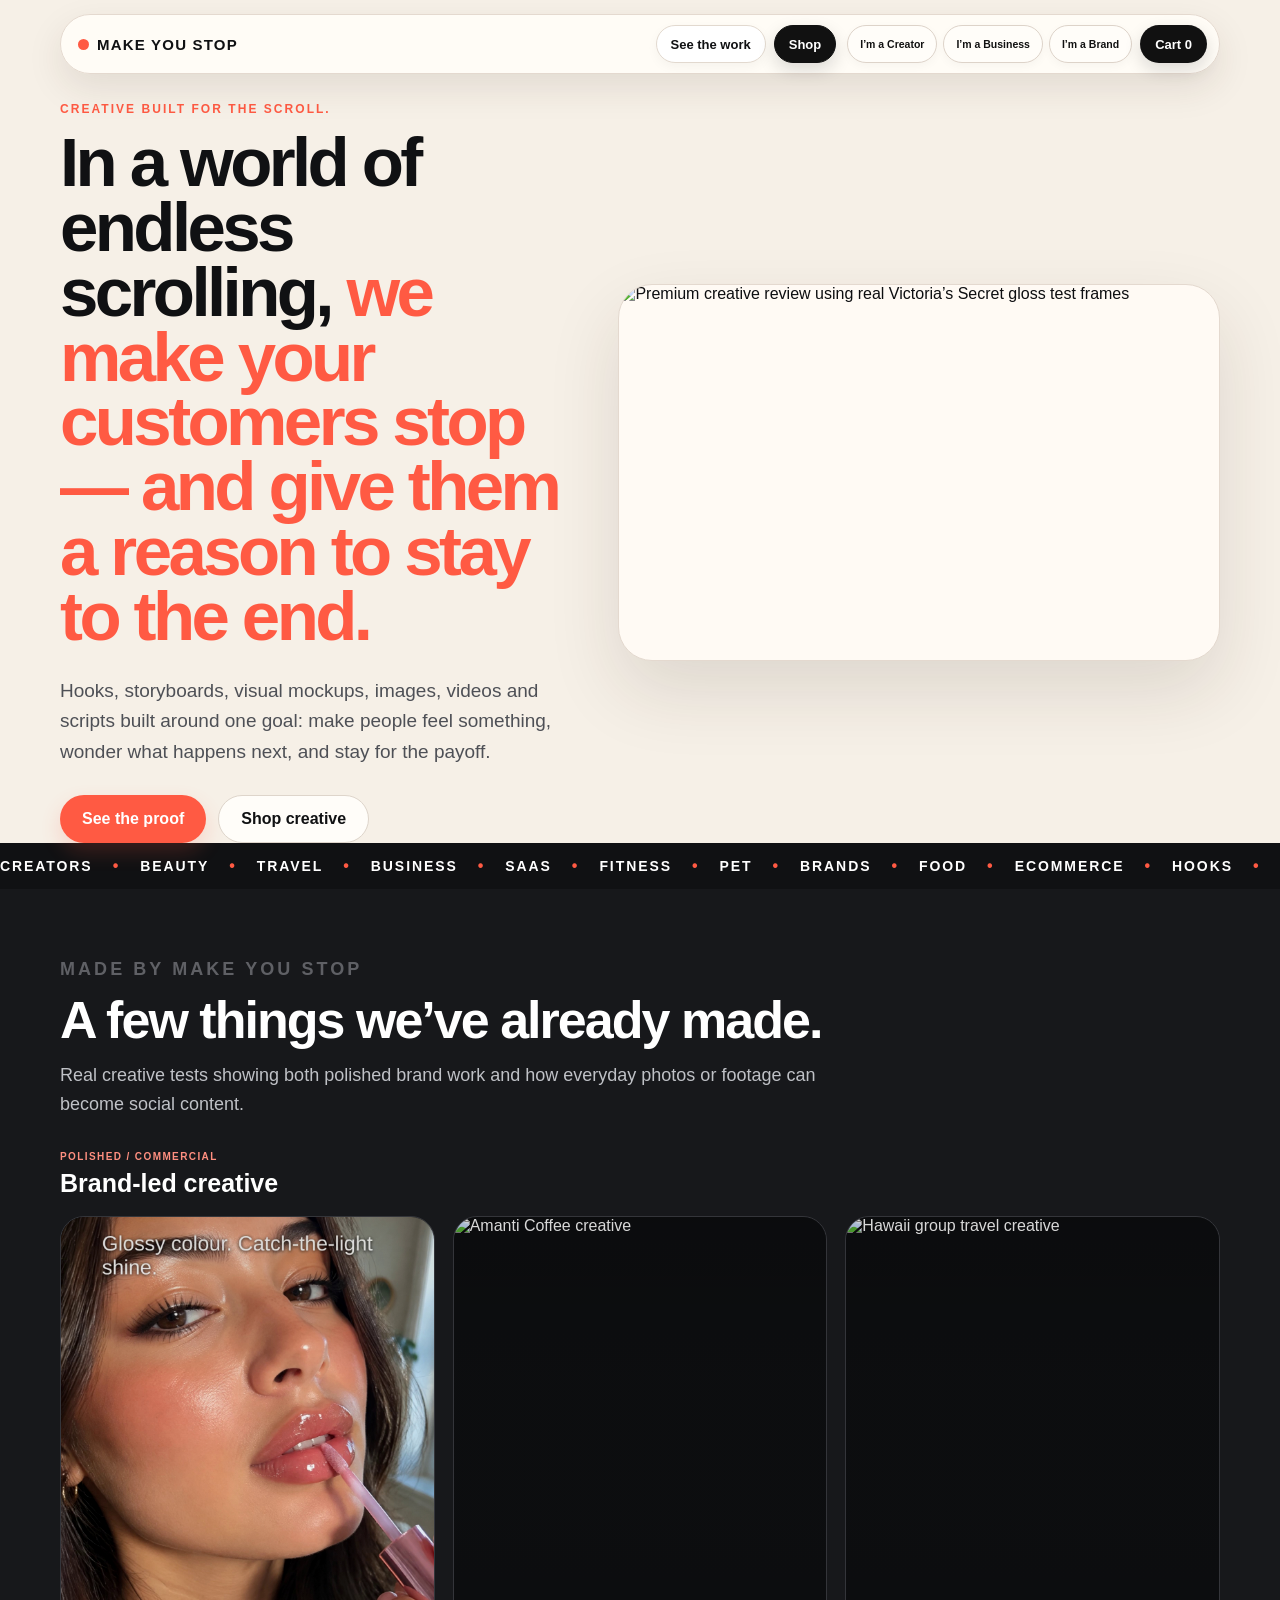
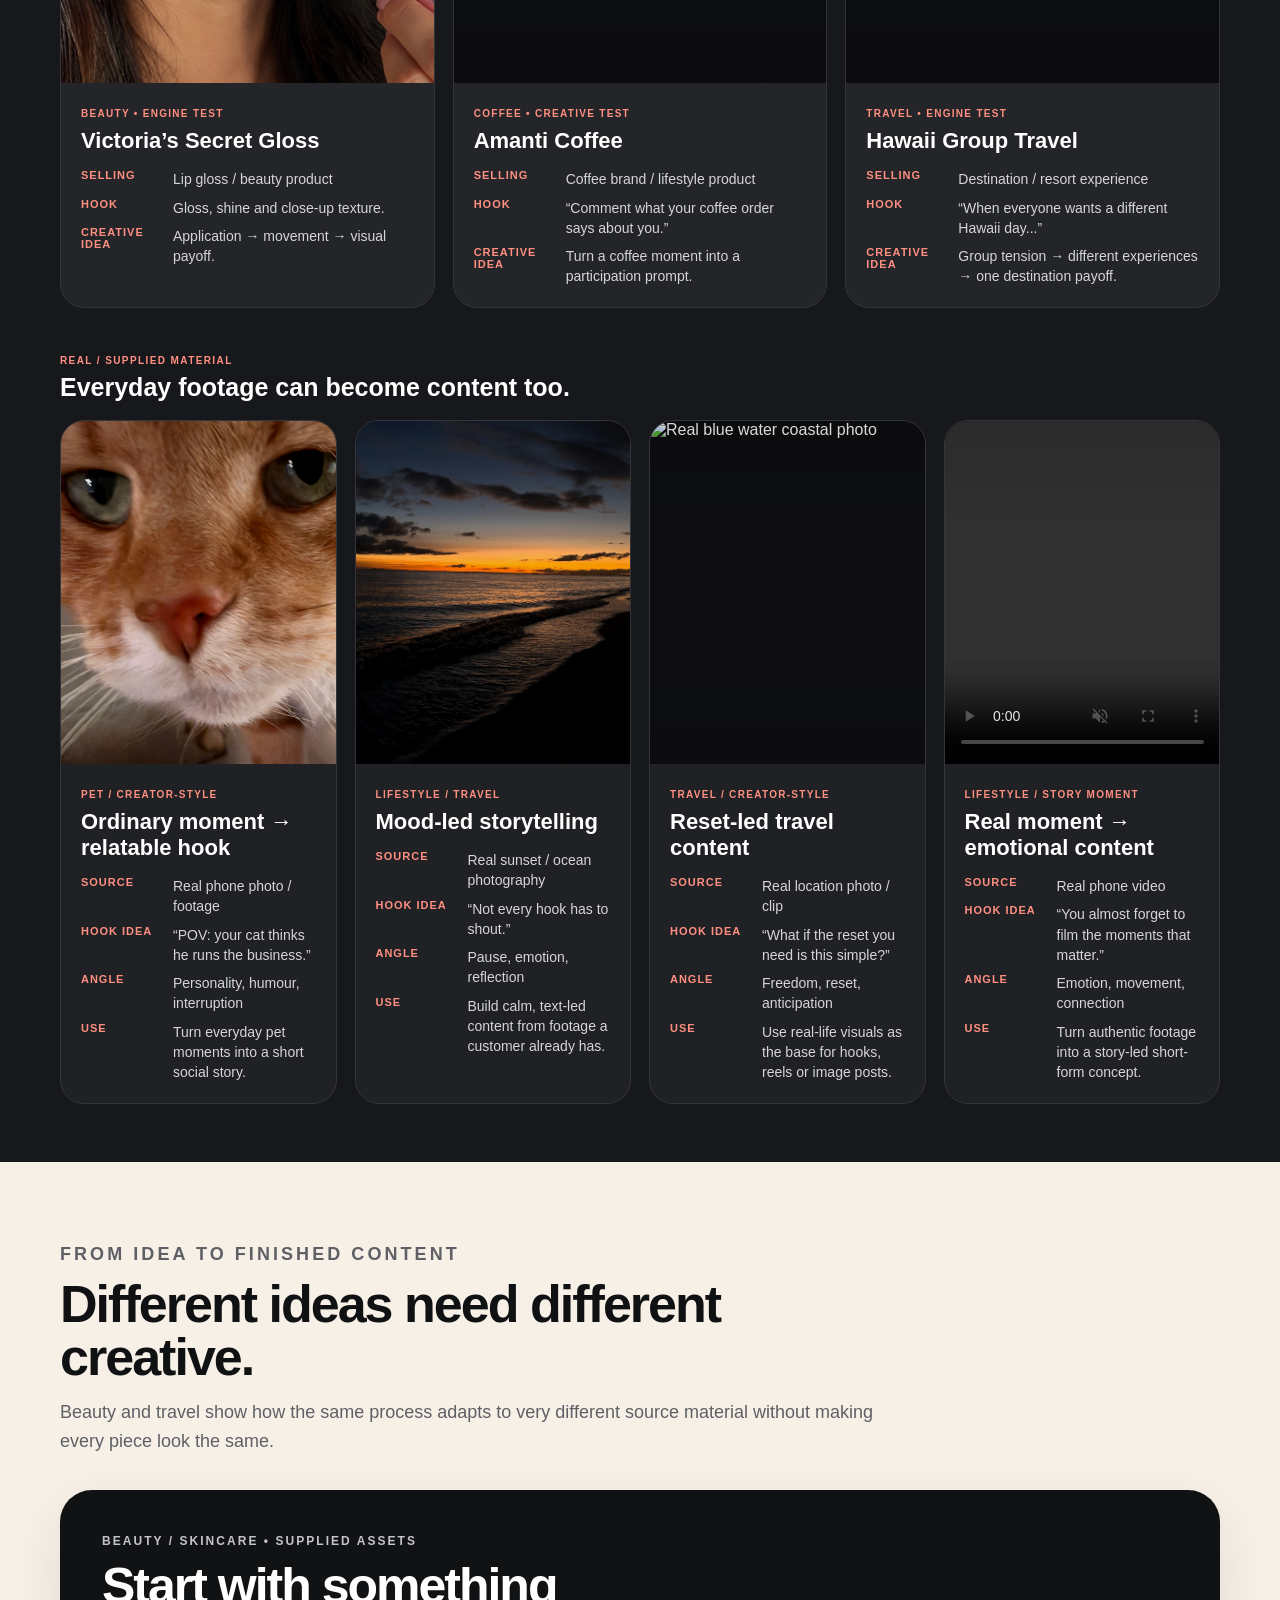
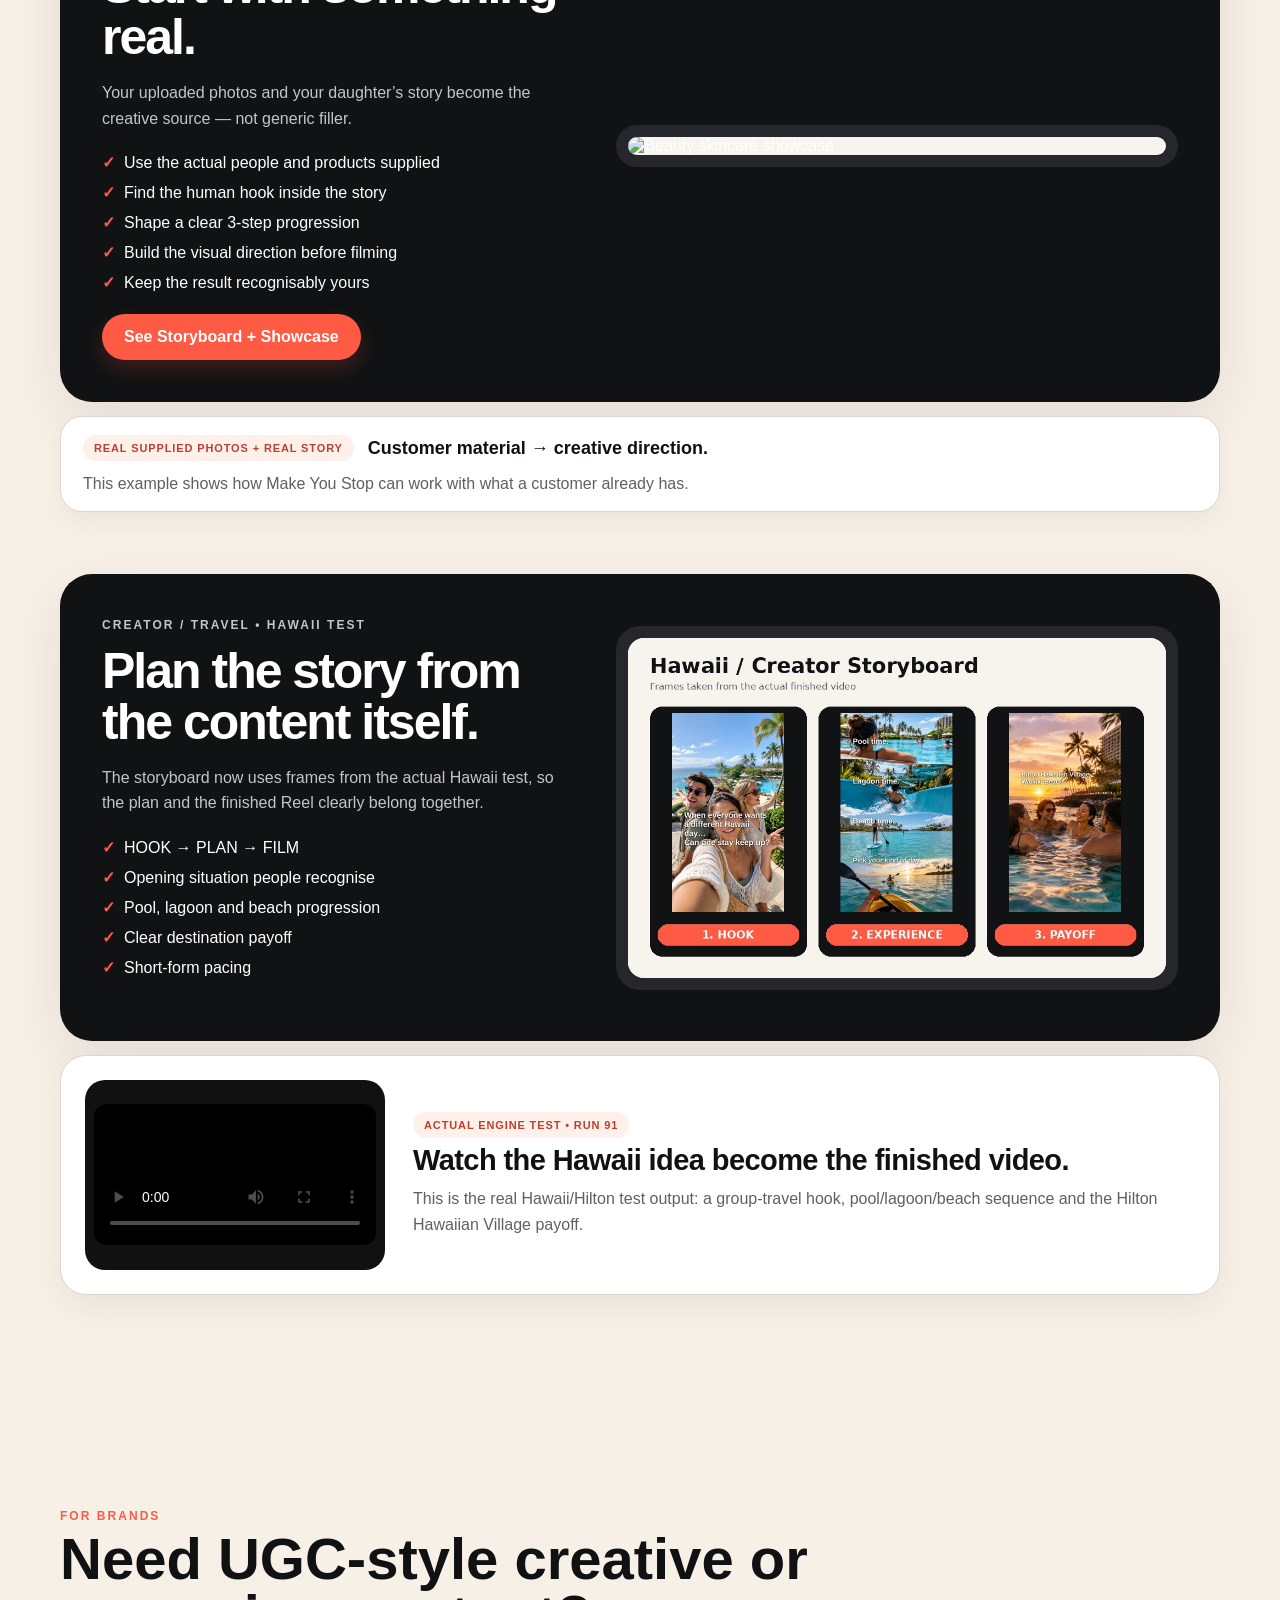
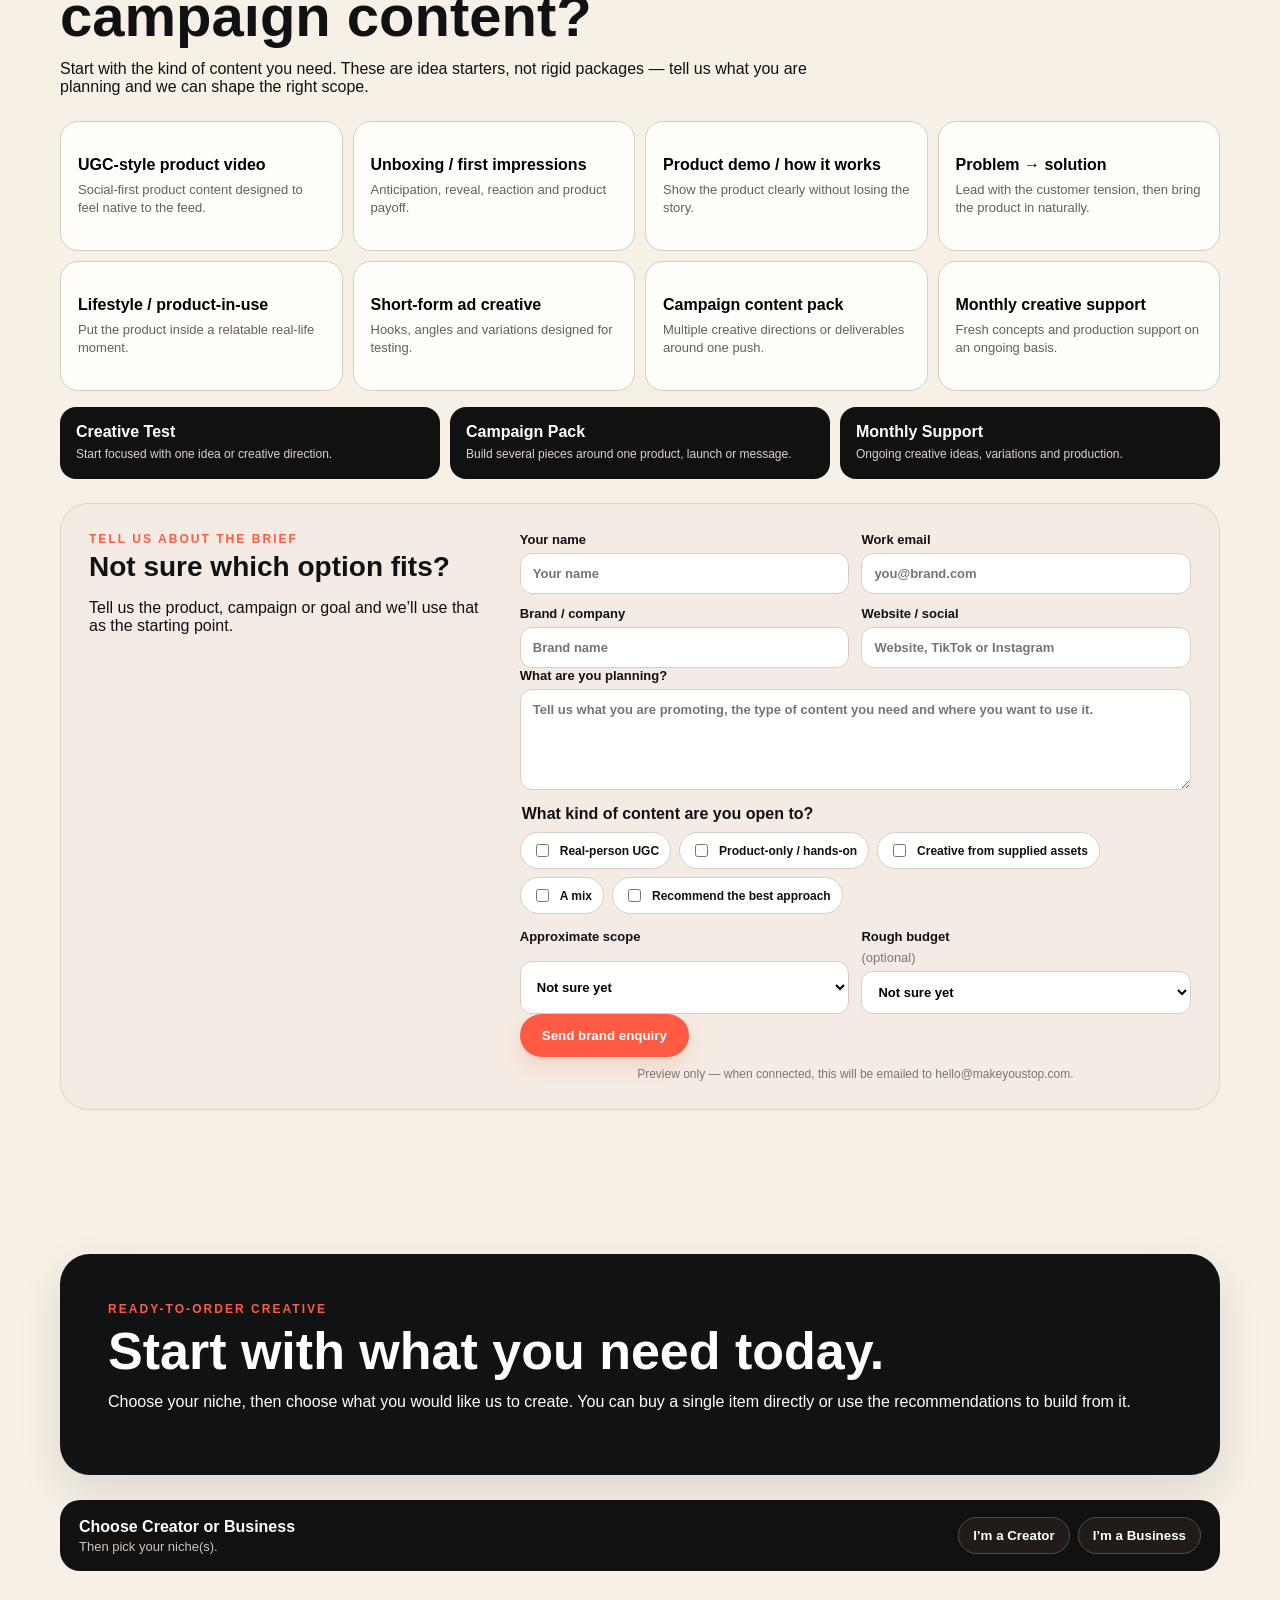
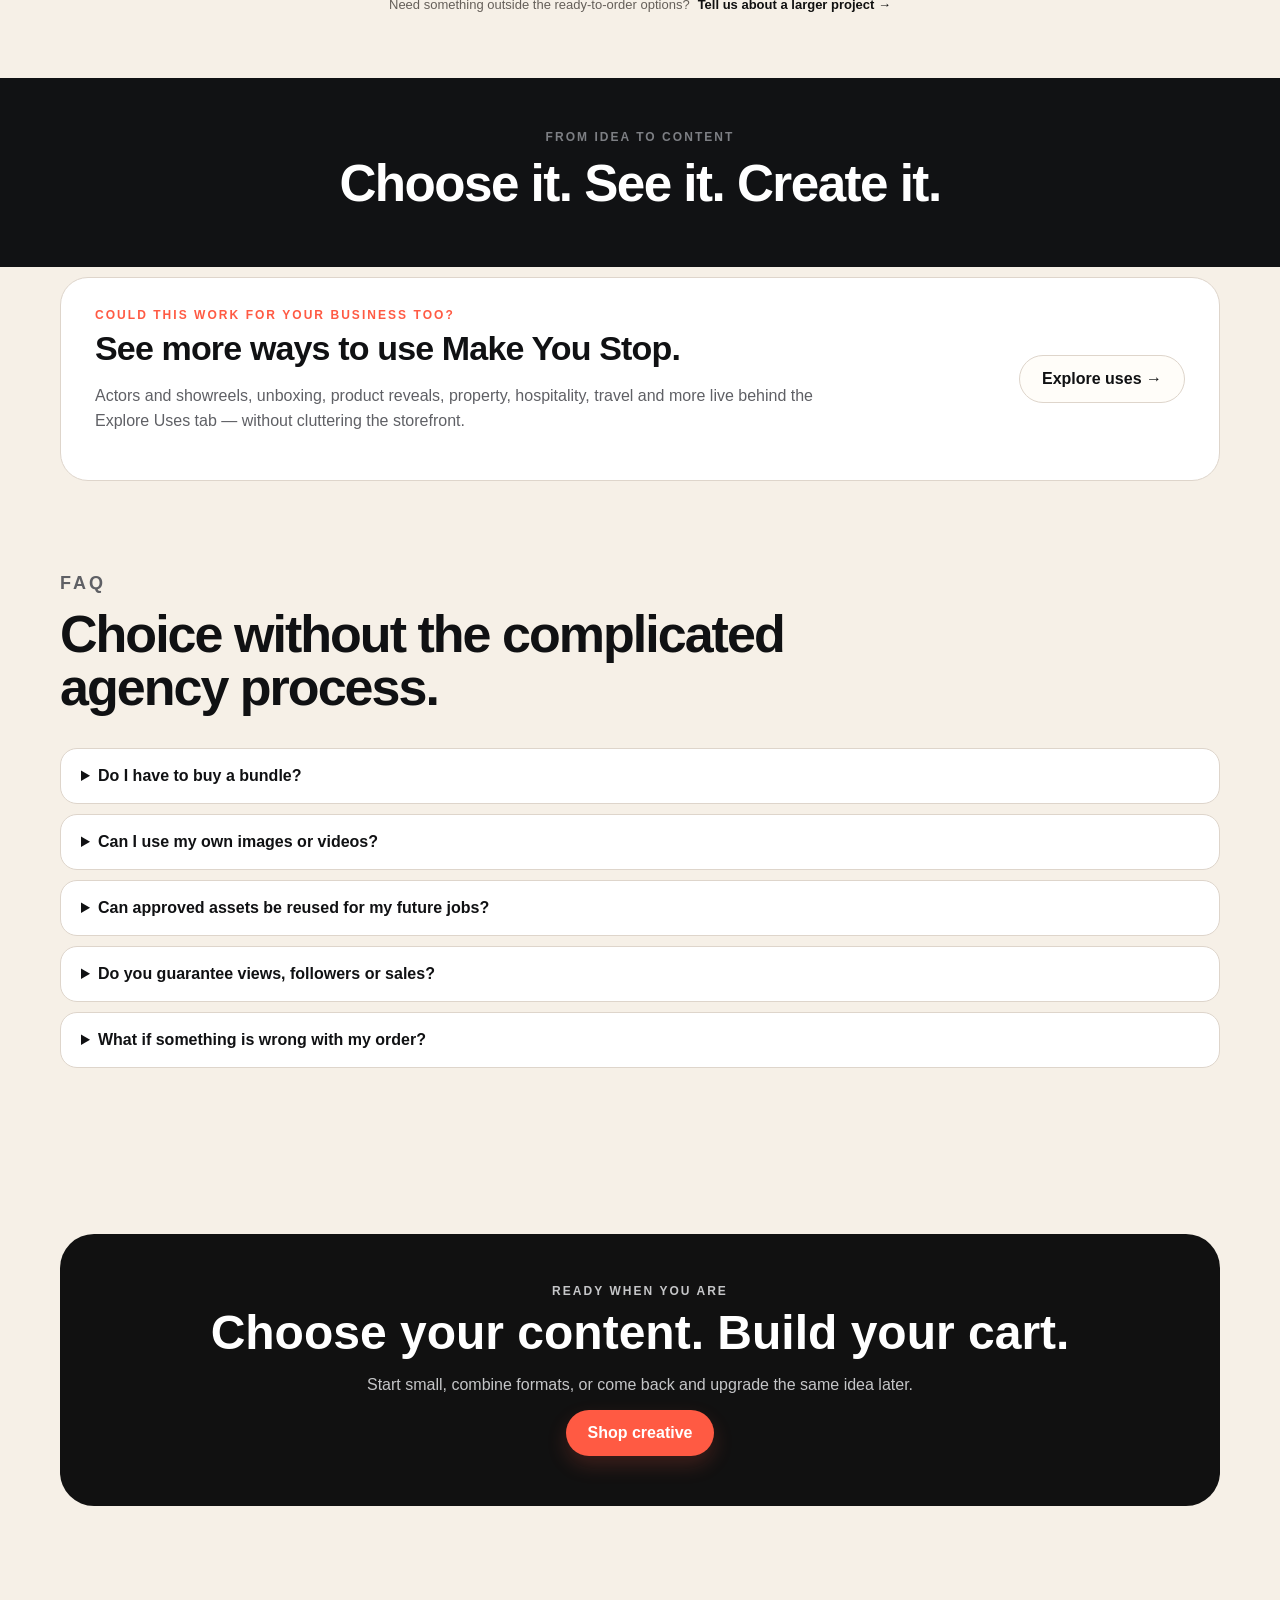
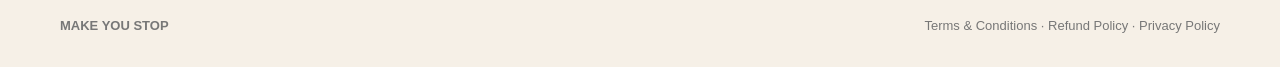
==== index.html @ 0885d274 "Link landing footer to legal policy pages" ====
<!DOCTYPE html>

<html lang="en"><head><meta charset="utf-8"/><meta content="width=device-width,initial-scale=1" name="viewport"/>
<title>Make You Stop — Preview 47 — Intelligent Checkout</title><link href="styles.css" rel="stylesheet"/></head>
<body>
<header class="nav">
<div class="logo"><i></i>MAKE YOU STOP</div>
<nav class="links">
<a class="nav-link nav-work" href="#work">See the work</a>
<a class="nav-link nav-shop" href="#shop">Shop</a>
<div class="top-audience-actions" aria-label="Choose your shopping path">
<button type="button" data-top-audience="creator">I’m a Creator</button>
<button type="button" data-top-audience="small-business">I’m a Business</button>
<button type="button" data-top-audience="brand">I’m a Brand</button>
</div>
<button aria-controls="cartDrawer" aria-expanded="false" class="cart" id="cartButton" type="button">Cart <b id="cartCount">0</b></button>
</nav>
</header>
<div class="audience-niche-dropdown mega-shop-panel" id="audienceNicheDropdown" hidden>
  <div class="audience-niche-inner mega-shop-inner">
    <div class="mega-shop-topline">
      <div><p class="eyebrow" id="nicheDropEyebrow">CREATOR SHOP</p><h3 id="nicheDropTitle">Find what fits</h3></div>
      <button type="button" class="niche-drop-close" id="nicheDropClose" aria-label="Close">×</button>
    </div>

    <div id="creatorBusinessMega" class="mega-shop-grid">
      <section class="mega-col mega-niches">
        <p class="mega-kicker">1. YOUR NICHE</p>
        <h4>Choose one or more</h4>
        <p class="mega-help">Pick the niche you are shopping for, or type your own.</p>
        <div class="niche-flow-chips mega-choice-list" id="topNicheChips">
          <label><input type="checkbox" value="Beauty / Skincare"><span>Beauty / Skincare</span></label>
          <label><input type="checkbox" value="Creator / Personal Brand"><span>Creator / Personal Brand</span></label>
          <label><input type="checkbox" value="SaaS / Tech"><span>SaaS / Tech</span></label>
          <label><input type="checkbox" value="Travel"><span>Travel</span></label>
          <label><input type="checkbox" value="Fitness / Wellness"><span>Fitness / Wellness</span></label>
          <label><input type="checkbox" value="Food / Hospitality"><span>Food / Hospitality</span></label>
          <label><input type="checkbox" value="Pet"><span>Pet</span></label>
          <label><input type="checkbox" value="Finance / Education"><span>Finance / Education</span></label>
          <label><input type="checkbox" value="Ecommerce / Product Brand"><span>Ecommerce / Product Brand</span></label>
        </div>
        <div class="custom-niche-row mega-custom"><input id="customNicheInput" type="text" placeholder="Another niche? Type it here"><button type="button" id="addCustomNiche">+ Add</button></div>
      </section>

      <section class="mega-col mega-needs">
        <p class="mega-kicker">2. WHAT WOULD YOU LIKE US TO CREATE?</p>
        <h4>Choose what you want</h4>
        <p class="mega-help">Pick one or more. We’ll put the closest ready-to-order products first.</p>
        <div id="megaNeedMount"></div>
      </section>

      <div class="mega-actions-clean">
        <div class="mega-selection-line"><strong id="nicheDropSummary">Choose at least one niche.</strong><span id="megaNeedSummary">Choose what you would like us to create.</span></div>
        <span class="mega-auto-note" id="megaAutoNote">Your best matches will appear automatically.</span>
      </div>
    </div>

    <div id="brandMega" class="brand-mega" hidden>
      <section class="mega-col brand-mega-intro">
        <p class="mega-kicker">BRAND / UGC</p>
        <h4>What are you looking to create?</h4>
        <p class="mega-help">Start with the type of content you need. These are idea starters, not rigid packages.</p>
      </section>
      <section class="brand-mega-options">
        <button type="button" data-brand-mega="UGC-style product video"><strong>UGC-style product video</strong><span>Native-feeling product content for social.</span></button>
        <button type="button" data-brand-mega="Unboxing / first impressions"><strong>Unboxing / first impressions</strong><span>Anticipation, reveal and reaction.</span></button>
        <button type="button" data-brand-mega="Product demo / how it works"><strong>Product demo</strong><span>Show how it works without losing the story.</span></button>
        <button type="button" data-brand-mega="Problem to solution video"><strong>Problem → solution</strong><span>Lead with tension, then bring the product in naturally.</span></button>
        <button type="button" data-brand-mega="Lifestyle / product in use"><strong>Lifestyle / product-in-use</strong><span>Put the product inside a relatable moment.</span></button>
        <button type="button" data-brand-mega="Short-form ad creative"><strong>Short-form ad creative</strong><span>Hooks, angles and testable variations.</span></button>
        <button type="button" data-brand-mega="Campaign content pack"><strong>Campaign content</strong><span>Multiple creative directions around one push.</span></button>
        <button type="button" data-brand-mega="Ongoing monthly creative"><strong>Monthly creative support</strong><span>Fresh concepts and production support each month.</span></button>
      </section>
      <aside class="brand-mega-cta">
        <p class="mega-kicker">NOT SURE?</p>
        <h4>Tell us the goal.</h4>
        <p>Share the product, campaign or launch and we can suggest a starting point.</p>
        <button type="button" class="btn primary" id="brandMegaContinue">Tell us about your campaign →</button>
      </aside>
    </div>
  </div>
</div>


<main>
<section class="wrap hero">
<div>
<p class="eyebrow">Creative built for the scroll.</p>
<h1>In a world of endless scrolling, <span class="accent">we make your customers stop — and give them a reason to stay to the end.</span></h1>
<p class="lead">Hooks, storyboards, visual mockups, images, videos and scripts built around one goal: make people feel something, wonder what happens next, and stay for the payoff.</p>
<div class="actions"><a class="btn primary" href="#work">See the proof</a><a class="btn light" href="#shop">Shop creative</a></div>
</div>
<div class="hero-showcase">
<img alt="Premium creative review using real Victoria’s Secret gloss test frames" src="assets/hero-premium-vs-corrected.jpg"/>
</div>
</section>
<div class="marquee-strip" aria-label="Make You Stop niches and creative services"><div class="marquee-track">
<span>CREATORS</span><b>•</b><span>BEAUTY</span><b>•</b><span>TRAVEL</span><b>•</b><span>BUSINESS</span><b>•</b><span>SAAS</span><b>•</b><span>FITNESS</span><b>•</b><span>PET</span><b>•</b><span>BRANDS</span><b>•</b><span>FOOD</span><b>•</b><span>ECOMMERCE</span><b>•</b><span>HOOKS</span><b>•</b><span>REELS</span><b>•</b><span>STORYBOARDS</span><b>•</b>
<span aria-hidden="true">CREATORS</span><b aria-hidden="true">•</b><span aria-hidden="true">BEAUTY</span><b aria-hidden="true">•</b><span aria-hidden="true">TRAVEL</span><b aria-hidden="true">•</b><span aria-hidden="true">BUSINESS</span><b aria-hidden="true">•</b><span aria-hidden="true">SAAS</span><b aria-hidden="true">•</b><span aria-hidden="true">FITNESS</span><b aria-hidden="true">•</b><span aria-hidden="true">PET</span><b aria-hidden="true">•</b><span aria-hidden="true">BRANDS</span><b aria-hidden="true">•</b><span aria-hidden="true">FOOD</span><b aria-hidden="true">•</b><span aria-hidden="true">ECOMMERCE</span><b aria-hidden="true">•</b><span aria-hidden="true">HOOKS</span><b aria-hidden="true">•</b><span aria-hidden="true">REELS</span><b aria-hidden="true">•</b><span aria-hidden="true">STORYBOARDS</span><b aria-hidden="true">•</b>
</div></div>
<section class="portfolio-band section" id="work">
<div class="wrap">
<div class="section-head">
<p class="eyebrow">Made by Make You Stop</p>
<h2>A few things we’ve already made.</h2>
<p>Real creative tests showing both polished brand work and how everyday photos or footage can become social content.</p>
</div>
<div class="portfolio-subhead"><span>POLISHED / COMMERCIAL</span><h3>Brand-led creative</h3></div>
<div class="portfolio-grid">
<article class="portfolio-card">
<div class="portfolio-img"><img alt="Victoria's Secret lip gloss creative test" src="assets/vs-payoff.jpg"/></div>
<div class="portfolio-copy"><span>BEAUTY • ENGINE TEST</span><h3>Victoria’s Secret Gloss</h3>
<dl><dt>Selling</dt><dd>Lip gloss / beauty product</dd><dt>Hook</dt><dd>Gloss, shine and close-up texture.</dd><dt>Creative idea</dt><dd>Application → movement → visual payoff.</dd></dl></div>
</article>
<article class="portfolio-card">
<div class="portfolio-img"><img alt="Amanti Coffee creative" src="assets/amanti-coffee.png"/></div>
<div class="portfolio-copy"><span>COFFEE • CREATIVE TEST</span><h3>Amanti Coffee</h3>
<dl><dt>Selling</dt><dd>Coffee brand / lifestyle product</dd><dt>Hook</dt><dd>“Comment what your coffee order says about you.”</dd><dt>Creative idea</dt><dd>Turn a coffee moment into a participation prompt.</dd></dl></div>
</article>
<article class="portfolio-card">
<div class="portfolio-img"><img alt="Hawaii group travel creative" src="assets/hawaii-group-hook.png"/></div>
<div class="portfolio-copy"><span>TRAVEL • ENGINE TEST</span><h3>Hawaii Group Travel</h3>
<dl><dt>Selling</dt><dd>Destination / resort experience</dd><dt>Hook</dt><dd>“When everyone wants a different Hawaii day...”</dd><dt>Creative idea</dt><dd>Group tension → different experiences → one destination payoff.</dd></dl></div>
</article>
</div>
<div class="portfolio-subhead second"><span>REAL / SUPPLIED MATERIAL</span><h3>Everyday footage can become content too.</h3></div>
<div class="portfolio-grid natural-grid">
<article class="portfolio-card">
<div class="portfolio-img natural"><img alt="Close-up cat photo supplied by customer" src="assets/cat-close.jpg"/></div>
<div class="portfolio-copy"><span>PET / CREATOR-STYLE</span><h3>Ordinary moment → relatable hook</h3>
<dl><dt>Source</dt><dd>Real phone photo / footage</dd><dt>Hook idea</dt><dd>“POV: your cat thinks he runs the business.”</dd><dt>Angle</dt><dd>Personality, humour, interruption</dd><dt>Use</dt><dd>Turn everyday pet moments into a short social story.</dd></dl></div>
</article>
<article class="portfolio-card">
<div class="portfolio-img natural"><img alt="Real sunset beach photo" src="assets/sunset-beach-vertical.jpg"/></div>
<div class="portfolio-copy"><span>LIFESTYLE / TRAVEL</span><h3>Mood-led storytelling</h3>
<dl><dt>Source</dt><dd>Real sunset / ocean photography</dd><dt>Hook idea</dt><dd>“Not every hook has to shout.”</dd><dt>Angle</dt><dd>Pause, emotion, reflection</dd><dt>Use</dt><dd>Build calm, text-led content from footage a customer already has.</dd></dl></div>
</article>
<article class="portfolio-card">
<div class="portfolio-img natural"><img alt="Real blue water coastal photo" src="assets/blue-water-wide.jpg"/></div>
<div class="portfolio-copy"><span>TRAVEL / CREATOR-STYLE</span><h3>Reset-led travel content</h3>
<dl><dt>Source</dt><dd>Real location photo / clip</dd><dt>Hook idea</dt><dd>“What if the reset you need is this simple?”</dd><dt>Angle</dt><dd>Freedom, reset, anticipation</dd><dt>Use</dt><dd>Use real-life visuals as the base for hooks, reels or image posts.</dd></dl></div>
</article>
<article class="portfolio-card">
<div class="portfolio-img natural video-card">
<video controls="" muted="" playsinline="" preload="metadata" src="assets/horse-real.mov"></video>
</div>
<div class="portfolio-copy">
<span>LIFESTYLE / STORY MOMENT</span><h3>Real moment → emotional content</h3>
<dl>
<dt>Source</dt><dd>Real phone video</dd>
<dt>Hook idea</dt><dd>“You almost forget to film the moments that matter.”</dd>
<dt>Angle</dt><dd>Emotion, movement, connection</dd>
<dt>Use</dt><dd>Turn authentic footage into a story-led short-form concept.</dd>
</dl>
</div>
</article>
</div>
</div>
</section>
<section class="wrap section" id="proof">
<div class="section-head"><p class="eyebrow">From idea to finished content</p><h2>Different ideas need different creative.</h2><p>Beauty and travel show how the same process adapts to very different source material without making every piece look the same.</p></div>
<article class="case">
<div class="case-card">
<div><p class="eyebrow">BEAUTY / SKINCARE • SUPPLIED ASSETS</p><h3>Start with something real.</h3><p>Your uploaded photos and your daughter’s story become the creative source — not generic filler.</p><ul><li>Use the actual people and products supplied</li><li>Find the human hook inside the story</li><li>Shape a clear 3-step progression</li><li>Build the visual direction before filming</li><li>Keep the result recognisably yours</li></ul><a class="btn primary" href="#shop">See Storyboard + Showcase</a></div>
<div class="visual"><img alt="Beauty skincare showcase" src="assets/beauty-real-story.png"/></div>
</div>
<div class="proof-note"><span class="proof-chip">Real supplied photos + real story</span><strong>Customer material → creative direction.</strong><span>This example shows how Make You Stop can work with what a customer already has.</span></div>
</article>
<article class="case">
<div class="case-card">
<div><p class="eyebrow">CREATOR / TRAVEL • HAWAII TEST</p><h3>Plan the story from the content itself.</h3><p>The storyboard now uses frames from the actual Hawaii test, so the plan and the finished Reel clearly belong together.</p><ul><li>HOOK → PLAN → FILM</li><li>Opening situation people recognise</li><li>Pool, lagoon and beach progression</li><li>Clear destination payoff</li><li>Short-form pacing</li></ul></div>
<div class="visual"><img alt="Hawaii storyboard built from actual video frames" src="assets/hawaii-real-storyboard.jpg"/></div>
</div>
<div class="result">
<div class="result-media"><video controls="" playsinline="" poster="assets/hawaii-poster.jpg" preload="metadata" src="assets/hawaii-engine-test-91.mp4"></video></div>
<div><span class="proof-chip">Actual engine test • Run 91</span><h4>Watch the Hawaii idea become the finished video.</h4><p>This is the real Hawaii/Hilton test output: a group-travel hook, pool/lagoon/beach sequence and the Hilton Hawaiian Village payoff.</p></div>
</div>
</article>
</section>


<section class="wrap section brand-path" id="brand-path">
  <div class="brand-path-head">
    <p class="eyebrow">FOR BRANDS</p>
    <h2>Need UGC-style creative or campaign content?</h2>
    <p>Start with the kind of content you need. These are idea starters, not rigid packages — tell us what you are planning and we can shape the right scope.</p>
  </div>
  <div class="brand-idea-grid" id="brandIdeaGrid">
    <button type="button" data-brand-interest="UGC-style product video"><strong>UGC-style product video</strong><span>Social-first product content designed to feel native to the feed.</span></button>
    <button type="button" data-brand-interest="Unboxing / first impressions"><strong>Unboxing / first impressions</strong><span>Anticipation, reveal, reaction and product payoff.</span></button>
    <button type="button" data-brand-interest="Product demo / how it works"><strong>Product demo / how it works</strong><span>Show the product clearly without losing the story.</span></button>
    <button type="button" data-brand-interest="Problem to solution video"><strong>Problem → solution</strong><span>Lead with the customer tension, then bring the product in naturally.</span></button>
    <button type="button" data-brand-interest="Lifestyle / product in use"><strong>Lifestyle / product-in-use</strong><span>Put the product inside a relatable real-life moment.</span></button>
    <button type="button" data-brand-interest="Short-form ad creative"><strong>Short-form ad creative</strong><span>Hooks, angles and variations designed for testing.</span></button>
    <button type="button" data-brand-interest="Campaign content pack"><strong>Campaign content pack</strong><span>Multiple creative directions or deliverables around one push.</span></button>
    <button type="button" data-brand-interest="Ongoing monthly creative"><strong>Monthly creative support</strong><span>Fresh concepts and production support on an ongoing basis.</span></button>
  </div>
  <div class="brand-plan-strip">
    <div><strong>Creative Test</strong><span>Start focused with one idea or creative direction.</span></div>
    <div><strong>Campaign Pack</strong><span>Build several pieces around one product, launch or message.</span></div>
    <div><strong>Monthly Support</strong><span>Ongoing creative ideas, variations and production.</span></div>
  </div>
  <div class="brand-enquiry-card">
    <div><p class="eyebrow">TELL US ABOUT THE BRIEF</p><h3>Not sure which option fits?</h3><p>Tell us the product, campaign or goal and we’ll use that as the starting point.</p></div>
    <form id="brandEnquiryForm" class="brand-enquiry-form">
      <input type="hidden" id="brandInterest" name="interest" value="">
      <div class="form-grid-two">
        <label>Your name<input required name="name" type="text" placeholder="Your name"></label>
        <label>Work email<input required name="email" type="email" placeholder="you@brand.com"></label>
        <label>Brand / company<input name="brand" type="text" placeholder="Brand name"></label>
        <label>Website / social<input name="website" type="text" placeholder="Website, TikTok or Instagram"></label>
      </div>
      <label>What are you planning?<textarea required name="brief" id="brandBrief" rows="5" placeholder="Tell us what you are promoting, the type of content you need and where you want to use it."></textarea></label>
      <fieldset class="brand-content-mode"><legend>What kind of content are you open to?</legend>
        <label><input type="checkbox" value="real-person"><span>Real-person UGC</span></label>
        <label><input type="checkbox" value="product-only"><span>Product-only / hands-on</span></label>
        <label><input type="checkbox" value="supplied-assets"><span>Creative from supplied assets</span></label>
        <label><input type="checkbox" value="mix"><span>A mix</span></label>
        <label><input type="checkbox" value="recommend"><span>Recommend the best approach</span></label>
      </fieldset>
      <div class="form-grid-two">
        <label>Approximate scope<select name="scope"><option>Not sure yet</option><option>One creative test</option><option>Several pieces / campaign</option><option>Ongoing monthly content</option></select></label>
        <label>Rough budget <span class="optional">(optional)</span><select name="budget"><option>Not sure yet</option><option>Under $500</option><option>$500–$1,000</option><option>$1,000–$2,500</option><option>$2,500+</option></select></label>
      </div>
      <button type="submit" class="btn primary">Send brand enquiry</button>
      <p class="form-note">Preview only — when connected, this will be emailed to hello@makeyoustop.com.</p>
    </form>
  </div>
</section>

<section class="wrap section" id="shop">
  <div class="shop-intro">
    <p class="eyebrow">READY-TO-ORDER CREATIVE</p>
    <h2>Start with what you need today.</h2>
    <p>Choose your niche, then choose what you would like us to create. You can buy a single item directly or use the recommendations to build from it.</p>
  </div>
  <div class="shop-entry-bar" id="shopEntryBar">
    <div><strong id="shopAudienceLabel">Choose Creator or Business</strong><span id="shopNicheLabel">Then pick your niche(s).</span></div>
    <div class="shop-entry-actions"><button type="button" data-shop-audience="creator">I’m a Creator</button><button type="button" data-shop-audience="small-business">I’m a Business</button></div>
  </div>

  <div class="help-flow compact-shop-context" id="helpFlow" hidden>
    <div class="compact-context-row"><div><strong id="compactContextTitle">Your choices</strong><span id="compactContextText"></span></div><button type="button" class="edit-niches-inline" id="editTopNiches">Change choices</button></div>
    <div class="asset-reassurance"><strong>Short, relevant brief only.</strong><span>Before payment we’ll ask the few details the selected product needs. If assets are needed, we’ll only ask for them for that product.</span></div>
  </div>
  <div id="needChipSource" hidden>
    <div class="need-pill-grid mega-need-list" id="needChips">
      <label><input type="checkbox" value="hooks" data-label="Hooks"><span>Hooks</span></label>
      <label><input type="checkbox" value="image" data-label="Image / Words"><span>Image / Words</span></label>
      <label><input type="checkbox" value="say" data-label="What to Say"><span>What to Say</span></label>
      <label><input type="checkbox" value="video" data-label="Video / Reel"><span>Video / Reel</span></label>
      <label><input type="checkbox" value="storyboard" data-label="Storyboard / Showcase"><span>Storyboard / Showcase</span></label>
      <label><input type="checkbox" value="guide" data-label="Guide / Mini eBook"><span>Guide / Mini eBook</span></label>
      <label><input type="checkbox" value="unboxing" data-label="Unboxing / Product Reveal"><span>Unboxing / Product Reveal</span></label>
      <label><input type="checkbox" value="unsure" data-label="I’m not sure — show me a good starting point"><span>I’m not sure — show me a good starting point</span></label>
    </div>
  </div>

  <div id="shopResults" hidden>
    <div class="results-toolbar"><div><p class="eyebrow">CHOOSE YOUR CREATIVE</p><h3>Best matches for what you selected</h3><p>You can still browse all creative options below.</p></div><button type="button" class="reset-shop" id="resetShop">Start again</button></div>
    <div class="smart-product-section" id="bestMatchSection" hidden><div class="smart-section-head"><span>BEST MATCH</span><p></p></div><div class="shop-list" id="bestMatchGrid"></div></div>
    <div class="smart-product-section" id="recommendedSection" hidden><div class="smart-section-head"><span>RECOMMENDED WITH IT</span><p>Useful supporting options where they genuinely add value.</p></div><div class="shop-list" id="recommendedGrid"></div></div>
    <div class="smart-product-section other-products" id="otherSection"><div class="smart-section-head"><span></span><p></p></div><div class="shop-list" id="dynamicShopGrid"></div></div>
    <div class="review-order-block" id="reviewOrderBlock" hidden><div><p class="eyebrow">REVIEW</p><h3>Happy with your selections?</h3><p>Check quantity and niche assignment before checkout.</p></div><button class="btn primary" id="reviewOrderButton" type="button">Review order</button></div>
    <p class="preview-note"></p>
  </div>

  <div class="creator-custom-link"><span>Need something outside the ready-to-order options?</span><a href="#brand-path" id="creatorCustomLink">Tell us about a larger project →</a></div>
</section>

<section class="how-minimal section" id="how">
<div class="wrap how-minimal-inner">
<p class="eyebrow">FROM IDEA TO CONTENT</p>
<h2>Choose it. See it. Create it.</h2>
</div>
</section>
<section class="wrap explore-prompt">
<div><p class="eyebrow">Could this work for your business too?</p><h2>See more ways to use Make You Stop.</h2><p>Actors and showreels, unboxing, product reveals, property, hospitality, travel and more live behind the Explore Uses tab — without cluttering the storefront.</p></div>
<a class="btn light" href="explore-uses.html">Explore uses →</a>
</section>
<section class="wrap section faq" id="faq">
<div class="section-head"><p class="eyebrow">FAQ</p><h2>Choice without the complicated agency process.</h2></div>
<details><summary>Do I have to buy a bundle?</summary><p>No. Start with one item and add more later.</p></details>
<details><summary>Can I use my own images or videos?</summary><p>Yes. Supplied assets are part of the direction we are building, with customer control over how they are used.</p></details>
<details><summary>Can approved assets be reused for my future jobs?</summary><p>Yes, with permission, approved assets can be retained for future work for the same customer or brand.</p></details>
<details><summary>Do you guarantee views, followers or sales?</summary><p>No. Make You Stop improves the creative thinking and execution; platform outcomes are not guaranteed.</p></details>
<details class="order-support-details"><summary>What if something is wrong with my order?</summary>
<p>If we’ve made an error or the delivered item doesn’t match the confirmed brief, contact us and we’ll review it. Extra creative changes or a new direction may require a new order or quote.</p>
<div class="order-support-card" id="order-support">
<div class="order-support-copy">
<p class="eyebrow">ORDER SUPPORT</p>
<h3>Need us to review a delivery?</h3>
<p>Use this if something appears to have missed the confirmed brief, or if you want extra changes after delivery.</p>
<button aria-controls="orderSupportForm" aria-expanded="false" class="btn primary support-toggle" id="toggleSupportForm" type="button">Submit a review request</button></div>
<form aria-hidden="true" class="support-form" hidden="hidden" id="orderSupportForm">
<label>What do you need help with?
      <select name="request_type" required="">
<option value="">Choose one</option>
<option value="missed_brief">The delivery missed the confirmed brief</option>
<option value="extra_rework">I want extra changes / a new direction</option>
</select>
</label>
<label>Order reference
      <input name="order_reference" placeholder="Your order number" type="text"/>
</label>
<label>Tell us what needs reviewing
      <textarea name="details" placeholder="A short explanation is enough" required="" rows="4"></textarea>
</label>
<div class="support-policy">
<strong>If we missed the confirmed brief:</strong> we’ll review the delivery and correct our error where appropriate.<br/>
<strong>If the original brief was met:</strong> extra rework, additional changes or a new creative direction may involve an additional cost.
    </div>
<div aria-label="Anti-bot protection placeholder" class="turnstile-preview">
<span>✓</span>
<div><strong>Anti-bot protection</strong><small>Turnstile will be connected before launch.</small></div>
</div>
<button class="btn primary support-submit" type="submit">Submit review request</button>
<p class="form-note">Preview only — this form is not sending yet.</p>
</form>
</div>
</details>
</section>
<section class="wrap section"><div class="final"><p class="eyebrow">Ready when you are</p><h2>Choose your content. Build your cart.</h2><p>Start small, combine formats, or come back and upgrade the same idea later.</p><a class="btn primary" href="#shop">Shop creative</a></div></section>
</main>
<footer class="wrap footer"><strong>MAKE YOU STOP</strong><span><a href="terms.html">Terms &amp; Conditions</a> · <a href="refund.html">Refund Policy</a> · <a href="privacy.html">Privacy Policy</a></span></footer>

<div class="smart-brief-backdrop" id="smartBriefBackdrop" hidden></div>
<aside class="smart-brief-panel" id="smartBriefPanel" hidden aria-hidden="true">
  <div class="smart-brief-head">
    <div><p class="eyebrow">YOUR PRODUCTION BRIEF</p><h2 id="smartBriefTitle">Tell us what to make.</h2><p id="smartBriefContext"></p></div>
    <button type="button" id="smartBriefClose" class="cart-close" aria-label="Close">×</button>
  </div>
  <div class="smart-brief-body">
    <label>What are you promoting?<textarea id="briefPromotion" rows="3" placeholder="Product, service, topic, offer, idea or message"></textarea></label>
    <label>Tell us a little about your brand, business or page<textarea id="briefBrand" rows="3" placeholder="A short description is enough"></textarea></label>
    <label>What would you like people to know?<textarea id="briefMessage" rows="3" placeholder="The main message, benefit, fact or takeaway"></textarea></label>
    <div id="adaptiveBriefFields" class="adaptive-brief-fields"></div>
    <label>Anything else you'd like us to know? <span class="optional">(optional)</span><textarea id="briefNotes" rows="3" placeholder="Anything important we should keep in mind"></textarea></label>
  </div>
  <div class="smart-brief-actions">
    <button type="button" class="btn primary" id="briefContinue">Continue to payment</button>
    <span id="briefStatus">Only questions relevant to this product appear here.</span>
  </div>
</aside>
<div class="cart-backdrop" hidden="" id="cartBackdrop"></div>
<aside aria-hidden="true" aria-label="Preview cart" class="cart-drawer" id="cartDrawer">
<div class="cart-head"><div><p class="eyebrow">Preview cart</p><h2>Your creative</h2><p class="cart-context-note">For launch, checkout one product at a time. You can still browse and compare everything.</p></div><button aria-label="Close cart" class="cart-close" id="cartClose" type="button">×</button></div>
<div class="cart-items" id="cartItems"><p class="cart-empty">Your cart is empty.</p></div>
<div class="cart-upgrade" id="cartUpgrade" hidden></div>
<div class="cart-summary"><div><span>Order total</span><strong id="cartTotal">$0</strong></div><button class="checkout-preview" id="checkoutPreview" disabled type="button">Continue with this item</button><p id="checkoutStatus">We’ll confirm the short production brief before payment.</p></div>
</aside>
<div class="mobile-cart-bar" id="mobileCartBar" hidden><button type="button" id="mobileCartButton"><span><b data-mobile-count>0</b> selected</span><strong>View cart · <span data-mobile-total>$0</span></strong></button></div>
<script>
const catalog=[
 {key:'hooks',audiences:['creator','small-business'],name:'Hook Pack',price:19,label:'Stop the scroll',desc:'10 personalised hooks built around your niche, message and goal.',bonus:'Top 3 highlighted + CTA starters + quick usage notes.',type:'hook',includes:['10 personalised hooks','Different creative angles','Emotion + curiosity + tension mix','Top 3 highlighted','CTA starters + usage direction']},
 {key:'image_words',audiences:['creator','small-business'],name:'1 Image / Words Creative',price:9,label:'Finished creative',desc:'One finished static social creative built around a clear story or message.',bonus:'Caption + CTA + topic suggestions.',type:'image',includes:['1 finished creative','Social-first on-image treatment','Caption direction','CTA direction']},
 {key:'what_to_say_guide',audiences:['creator','small-business'],name:'1 What to Say Guide',price:9,label:'Say it clearly',desc:'Clear written direction when you know the idea but not what to say.',bonus:'Opening hook + pacing tip + CTA.',type:'say',includes:['Speaking/content direction','Hook starter','Pacing guidance','CTA direction']},
 {key:'storyboard',audiences:['creator','small-business'],name:'1 Storyboard Direction',price:12,label:'See the plan',desc:'Map one social story before you film it.',bonus:'First-shot tip + filming note + CTA.',type:'storyboard',includes:['Custom concept','Hook + emotional angle','Story progression','Visual direction + CTA']},
 {key:'storyboard_showcase',audiences:['creator','small-business'],name:'Storyboard + Visual Showcase',price:22,label:'See it before you film it',desc:'Plan the story and see the strongest beats visually before filming.',bonus:'Filming + caption + sound direction.',type:'showcase',includes:['Storyboard direction','3–5 visual concept frames','Camera / framing guidance','Payoff + CTA']},
 {key:'unboxing_product_reveal',audiences:['creator','small-business'],name:'Unboxing / Product Reveal',price:19,label:'Product story',desc:'A product-reveal creative built around anticipation, sequence and payoff.',bonus:'Opening hook + first 3–5 seconds + caption/music direction.',type:'unboxing',includes:['Reveal hook','Product story progression','Visual sequence','Payoff + CTA']},
 {key:'guide_ebook',audiences:['creator','small-business'],name:'Guide / Mini eBook',price:29,label:'Ready-to-send guide',desc:'A compact polished guide around one clear topic or purpose.',bonus:'Promotion idea + hook/CTA direction.',type:'guide',includes:['Approx. 5–8 pages','Cover + structured content','Polished layout','Ready-to-send PDF']},
 {key:'video_reel',audiences:['creator','small-business'],name:'1 Finished Short-Form Video / Reel',price:39,label:'Finished video',desc:'One finished vertical short-form creative built for social.',bonus:'Hook + caption/CTA direction.',type:'video',includes:['1 finished vertical video / Reel','Social-first story progression','Text-led visual treatment','No customer voiceover/audio included']}
];
let audience='', selectedNiches=[], cart=[], primaryKeys=new Set(), recommendedKeys=new Set();
const audienceLabels={creator:'Creator','small-business':'Business'};
const $=s=>document.querySelector(s), $$=s=>[...document.querySelectorAll(s)];
const show=el=>{if(el)el.hidden=false}, hide=el=>{if(el)el.hidden=true};
const money=n=>'$'+Number(n).toFixed(0);
function currentNeeds(){return $$('#needChips input:checked').map(x=>x.value)}
function currentNeedLabels(){return $$('#needChips input:checked').map(x=>x.dataset.label)}
function topNicheValues(){return $$('#topNicheChips input:checked').map(x=>x.value)}
function setTopNicheChecks(vals){$$('#topNicheChips input').forEach(x=>x.checked=vals.includes(x.value))}
function cartItemFor(key){return cart.find(i=>i.key===key)}
function openNicheDropdown(nextAudience){
  audience=nextAudience;
  show($('#creatorBusinessMega')); hide($('#brandMega'));
  $('#nicheDropEyebrow').textContent=(nextAudience==='creator'?'CREATOR SHOP':'BUSINESS SHOP');
  $('#nicheDropTitle').textContent='Choose your niche'+(selectedNiches.length>1?'s':'');
  setTopNicheChecks(selectedNiches.filter(n=>$$('#topNicheChips input').some(x=>x.value===n)));
  $('#nicheDropSummary').textContent=selectedNiches.length?selectedNiches.join(' · '):'Choose at least one niche.';
  const mount=$('#megaNeedMount'); const chips=$('#needChips'); if(mount&&chips&&chips.parentElement!==mount)mount.appendChild(chips);
  show($('#audienceNicheDropdown'));
  syncMegaNeedSummary();
  $$('[data-top-audience]').forEach(b=>b.classList.toggle('selected',b.dataset.topAudience===nextAudience));
}
function closeNicheDropdown(){hide($('#audienceNicheDropdown'))}
function syncMegaNeedSummary(){const labels=currentNeedLabels();const el=$('#megaNeedSummary');if(el)el.textContent=labels.length?labels.join(' · '):'Choose what you would like us to create.'}
function openBrandMega(){audience='brand'; hide($('#creatorBusinessMega')); show($('#brandMega')); show($('#audienceNicheDropdown')); $$('[data-top-audience]').forEach(b=>b.classList.toggle('selected',b.dataset.topAudience==='brand'));}
function syncNicheSummary(){const vals=topNicheValues(); const customs=selectedNiches.filter(n=>!$$('#topNicheChips input').some(x=>x.value===n)); const all=[...vals,...customs]; $('#nicheDropSummary').textContent=all.length?all.join(' · '):'Choose at least one niche.'}
$$('#topNicheChips input').forEach(x=>x.addEventListener('change',()=>{const fixed=topNicheValues();const customs=selectedNiches.filter(n=>!$$('#topNicheChips input').some(y=>y.value===n));selectedNiches=[...fixed,...customs];syncNicheSummary();maybeAutoActivateShop()}));
$('#addCustomNiche')?.addEventListener('click',()=>{const input=$('#customNicheInput'); const v=input.value.trim(); if(!v)return; if(!selectedNiches.includes(v))selectedNiches.push(v); input.value=''; syncNicheSummary();maybeAutoActivateShop()});
$('#customNicheInput')?.addEventListener('keydown',e=>{if(e.key==='Enter'){e.preventDefault();$('#addCustomNiche').click()}});
$('#nicheDropClose')?.addEventListener('click',closeNicheDropdown);
let autoMatchTimer=null;
function maybeAutoActivateShop(){
 const fixed=topNicheValues();
 const customs=selectedNiches.filter(n=>!$$('#topNicheChips input').some(x=>x.value===n));
 selectedNiches=[...new Set([...fixed,...customs])];
 const ready=selectedNiches.length>0&&currentNeeds().length>0&&audience!=='brand';
 const note=$('#megaAutoNote');
 if(note)note.textContent=ready?'Updating your best matches…':'Your best matches will appear automatically.';
 clearTimeout(autoMatchTimer);
 if(!ready)return;
 autoMatchTimer=setTimeout(()=>{closeNicheDropdown();activateShop();if(note)note.textContent='Your best matches will appear automatically.';},700);
}
function activateShop(){
 $('#shopAudienceLabel').textContent=audienceLabels[audience]+' shop';
 $('#shopNicheLabel').textContent='Niche'+(selectedNiches.length>1?'s':'')+': '+selectedNiches.join(' · ');
 show($('#helpFlow')); show($('#shopResults')); $('#compactContextText').textContent=(selectedNiches.join(' · '))+' — '+currentNeedLabels().join(' · '); syncMegaNeedSummary(); updateRecommendations(); renderProducts(); $('#shopResults').scrollIntoView({behavior:'smooth',block:'start'});
 $$('[data-shop-audience]').forEach(b=>b.classList.toggle('selected',b.dataset.shopAudience===audience));
}
$$('[data-top-audience]').forEach(btn=>btn.addEventListener('click',()=>{
 const value=btn.dataset.topAudience;
 if(value==='brand'){openBrandMega();return}
 openNicheDropdown(value);
}));
$$('[data-shop-audience]').forEach(btn=>btn.addEventListener('click',()=>openNicheDropdown(btn.dataset.shopAudience)));
$('#editTopNiches')?.addEventListener('click',()=>openNicheDropdown(audience||'creator'));

const primaryMap={hooks:['hooks'],image:['image_words'],unboxing:['unboxing_product_reveal'],video:['video_reel'],storyboard:['storyboard','storyboard_showcase'],guide:['guide_ebook'],say:['what_to_say_guide'],unsure:['hooks','storyboard']};
const supportMap={hooks:['storyboard','what_to_say_guide'],image:['hooks','storyboard'],unboxing:['hooks','storyboard_showcase','video_reel'],video:['hooks','storyboard','image_words'],storyboard:['storyboard_showcase','hooks'],guide:['hooks','image_words'],say:['hooks','storyboard'],unsure:['image_words','what_to_say_guide','guide_ebook']};
function updateRecommendations(){primaryKeys=new Set();recommendedKeys=new Set();currentNeeds().forEach(n=>{(primaryMap[n]||[]).forEach(k=>primaryKeys.add(k));(supportMap[n]||[]).forEach(k=>{if(!primaryKeys.has(k))recommendedKeys.add(k)})})}
$$('#needChips input').forEach(inp=>inp.addEventListener('change',()=>{
 if(inp.value==='unsure'&&inp.checked){$$('#needChips input').forEach(x=>{if(x!==inp)x.checked=false})}
 else if(inp.checked){const unsure=$('#needChips input[value=unsure]');if(unsure)unsure.checked=false}
 syncMegaNeedSummary(); updateRecommendations(); renderProducts(); maybeAutoActivateShop();
}));
function eligible(){return catalog.filter(p=>p.audiences.includes(audience||'creator'))}
function ensureUnitNiches(item){
 item.qty=1;
 if(!item.unitNiches||!item.unitNiches.length)item.unitNiches=[selectedNiches[0]||''];
 item.unitNiches=item.unitNiches.slice(0,1);
 if(selectedNiches.length===1)item.unitNiches=[selectedNiches[0]];
}
function renderNicheAssignment(row,item){
 const wrap=row.querySelector('.product-niche-assign'); ensureUnitNiches(item);
 if(selectedNiches.length<=1){wrap.innerHTML='<span class="assigned-niche">For: '+(selectedNiches[0]||'Choose niche')+'</span>';return}
 wrap.innerHTML='<div class="unit-assign-head"><strong>Which niche is this order for?</strong><span>Choose one niche for this checkout.</span></div><div class="unit-niche-row"><span class="unit-label">Use for</span><div class="unit-niche-options">'+selectedNiches.map(n=>'<label><input type="radio" name="unit-'+item.id+'-0" value="'+n.replaceAll('"','&quot;')+'" '+(item.unitNiches[0]===n?'checked':'')+'><span>'+n+'</span></label>').join('')+'</div></div>';
 wrap.querySelectorAll('input[type=radio]').forEach(inp=>inp.addEventListener('change',e=>{item.unitNiches[0]=e.target.value;item.qty=1;renderCart()}));
}
function createProductRow(p,kind){
 const existing=cartItemFor(p.key); const row=document.createElement('article'); row.className='shop-list-row'+(existing?' selected':'')+(kind==='recommended'?' recommended':'')+(kind==='best'?' best-match':'');
 row.innerHTML='<div class="shop-list-main"><label class="shop-check"><input type="checkbox" '+(existing?'checked':'')+'><span class="check-box"></span></label><div class="shop-list-copy"><div class="shop-list-kicker">'+p.label+(kind==='best'?'<span class="best-match-badge">Best match</span>':kind==='recommended'?'<span class="recommended-badge">Recommended</span>':'')+'</div><h3>'+p.name+'</h3><p>'+p.desc+'</p><button class="details-toggle" type="button">What’s included + bonus</button><div class="product-niche-assign" '+(existing?'':'hidden')+'></div></div><div class="shop-list-buy"><strong class="shop-list-price">'+money(p.price)+'</strong><div class="qty-control" '+(existing?'':'hidden')+'><button type="button" data-qty="minus">−</button><span>'+(existing?.qty||1)+'</span><button type="button" data-qty="plus">+</button></div></div></div><div class="shop-list-details" hidden><div><strong>You receive</strong><ul>'+p.includes.map(i=>'<li>'+i+'</li>').join('')+'</ul></div><div class="list-bonus"><strong>Make You Stop Bonus</strong><span>'+p.bonus+'</span></div></div>';
 row.querySelector('input[type=checkbox]').addEventListener('change',e=>toggleProduct(p,e.target.checked));
 row.querySelector('.details-toggle').addEventListener('click',e=>{const d=row.querySelector('.shop-list-details');d.hidden=!d.hidden;e.currentTarget.textContent=d.hidden?'What’s included + bonus':'Hide details'});
 row.querySelector('[data-qty=plus]')?.addEventListener('click',()=>changeQty(p.key,1)); row.querySelector('[data-qty=minus]')?.addEventListener('click',()=>changeQty(p.key,-1));
 if(existing)renderNicheAssignment(row,existing); return row;
}
function renderProducts(){
 const ps=eligible(); const hasNeeds=currentNeeds().length>0; const best=hasNeeds?ps.filter(p=>primaryKeys.has(p.key)):[]; const rec=hasNeeds?ps.filter(p=>!primaryKeys.has(p.key)&&recommendedKeys.has(p.key)):[]; const other=ps.filter(p=>!best.includes(p)&&!rec.includes(p));
 $('#bestMatchGrid').innerHTML='';$('#recommendedGrid').innerHTML='';$('#dynamicShopGrid').innerHTML='';
 $('#bestMatchSection').hidden=!best.length;$('#recommendedSection').hidden=!rec.length;
 best.forEach(p=>$('#bestMatchGrid').appendChild(createProductRow(p,'best')));rec.forEach(p=>$('#recommendedGrid').appendChild(createProductRow(p,'recommended')));other.forEach(p=>$('#dynamicShopGrid').appendChild(createProductRow(p,'other')));
 renderReviewState();
}
function toggleProduct(p,checked){
 if(checked&&!selectedNiches.length){openNicheDropdown(audience||'creator');return}
 if(checked){
   cart=[{id:Date.now()+Math.random(),key:p.key,name:p.name,price:p.price,audience,qty:1,unitNiches:[selectedNiches[0]||''],brief:null,intentId:null}];
 } else {
   cart=cart.filter(i=>i.key!==p.key);
 }
 renderProducts();renderCart();
}
function changeQty(key,delta){const item=cartItemFor(key);if(!item)return;item.qty=Math.max(1,item.qty+delta);ensureUnitNiches(item);renderProducts();renderCart()}
function missingAssignments(){return cart.filter(i=>{ensureUnitNiches(i);return i.unitNiches.some(x=>!x)})}
function renderReviewState(){const block=$('#reviewOrderBlock');if(!cart.length){hide(block);return}show(block);const b=$('#reviewOrderButton');const m=missingAssignments();b.disabled=!!m.length;b.textContent=m.length?'Choose a niche for each item':'Review order'}
function renderCart(){
 const units=cart.reduce((s,i)=>s+i.qty,0); $('#cartCount').textContent=units; const total=cart.reduce((s,i)=>s+i.price*i.qty,0);$('#cartTotal').textContent=money(total);$('#checkoutPreview').disabled=!cart.length||missingAssignments().length>0;
 const mb=$('#mobileCartBar');if(mb){mb.hidden=!cart.length;mb.querySelector('[data-mobile-count]').textContent=units;mb.querySelector('[data-mobile-total]').textContent=money(total)}
 const wrap=$('#cartItems'); if(!cart.length){wrap.innerHTML='<p class="cart-empty">Your cart is empty.</p>';renderReviewState();return}
 wrap.innerHTML='';cart.forEach(item=>{ensureUnitNiches(item);const line=document.createElement('div');line.className='cart-line';line.innerHTML='<div><strong>'+item.name+(item.qty>1?' × '+item.qty:'')+'</strong><small>'+audienceLabels[item.audience]+' · '+item.unitNiches.map((n,i)=>item.qty>1?'Item '+(i+1)+': '+n:n).join(' · ')+'</small><span>'+money(item.price*item.qty)+'</span></div><button type="button">Remove</button>';line.querySelector('button').addEventListener('click',()=>{cart=cart.filter(x=>x.id!==item.id);renderProducts();renderCart()});wrap.appendChild(line)});renderReviewState();
}
function openCart(){$('#cartDrawer').classList.add('open');$('#cartDrawer').setAttribute('aria-hidden','false');$('#cartBackdrop').hidden=false}
function closeCart(){$('#cartDrawer').classList.remove('open');$('#cartDrawer').setAttribute('aria-hidden','true');$('#cartBackdrop').hidden=true}
$('#cartButton').addEventListener('click',openCart);$('#mobileCartButton')?.addEventListener('click',openCart);$('#reviewOrderButton')?.addEventListener('click',openCart);$('#cartClose').addEventListener('click',closeCart);$('#cartBackdrop').addEventListener('click',closeCart);
$('#resetShop')?.addEventListener('click',()=>{audience='';selectedNiches=[];cart=[];$$('#needChips input').forEach(x=>x.checked=false);hide($('#helpFlow'));hide($('#shopResults'));$('#shopAudienceLabel').textContent='Choose Creator or Business';$('#shopNicheLabel').textContent='Then pick your niche(s).';renderCart();$('#shop').scrollIntoView({behavior:'smooth'})});
const stripeCheckoutLinks={hooks:'https://buy.stripe.com/test_14A00i1Q1azJ2YE5b6fMA02',image_words:'https://buy.stripe.com/test_28E5kC7alcHR8iY8nifMA03',what_to_say_guide:'https://buy.stripe.com/test_8x200i7al9vFfLqcDyfMA04',storyboard:'https://buy.stripe.com/test_7sYfZgamxbDNgPuavqfMA05',storyboard_showcase:'https://buy.stripe.com/test_6oU28qgKV9vF8iY9rmfMA06',unboxing_product_reveal:'https://buy.stripe.com/test_28EfZgcuFfU3czebzufMA07',guide_ebook:'https://buy.stripe.com/test_14A7sK8ep8rBar66fafMA01',video_reel:'https://buy.stripe.com/test_4gM6oGfGR9vF9n2cDyfMA08'};
function oneCheckoutItem(){return cart.length===1?cart[0]:null}
function selectedProduct(){const item=oneCheckoutItem();return item?catalog.find(p=>p.key===item.key):null}
function platformField(){return '<fieldset><legend>Where will you use it?</legend><div class="brief-choice-row">'+['TikTok','Instagram / Reels','Facebook / Meta','YouTube Shorts','Other'].map(p=>'<label><input type="checkbox" name="briefPlatform" value="'+p+'"><span>'+p+'</span></label>').join('')+'</div></fieldset>'}
function ctaFields(){return '<label>What should people do next? <span class="optional">(optional)</span><input id="briefCta" type="text" placeholder="Visit, book, buy, follow, enquire…"></label><label>Approved link or destination <span class="optional">(optional)</span><input id="briefUrl" type="url" placeholder="https://…"></label>'}
function assetField(){return '<label>Do you have photos, video, logo or product assets we should work with?<select id="briefAssets"><option value="">Choose one</option><option value="supplied_assets">Yes — I will supply assets</option><option value="supporting_visuals">I have some; supporting visuals are okay</option><option value="reference_only">My assets are for reference/context only</option><option value="mys_decide">No / let Make You Stop decide</option></select></label>'}
function renderAdaptiveBrief(p){let h='';if(['hook','image','say','storyboard','showcase','unboxing','video'].includes(p.type))h+=platformField()+ctaFields();if(['image','storyboard','showcase','unboxing','video'].includes(p.type))h+=assetField();if(p.type==='say')h+='<label>How will you use the guidance?<select id="briefFilming"><option value="">Choose one</option><option>Speaking to camera</option><option>Demonstrating something</option><option>Voiceover over visuals</option><option>A mix</option><option>Not sure — recommend what fits</option></select></label>';if(['storyboard','showcase'].includes(p.type))h+='<label>Are you planning to film/create this yourself?<select id="briefFilming"><option value="">Choose one</option><option>Yes</option><option>No — someone else will create it</option><option>Not sure yet</option></select></label>';if(p.type==='guide')h+='<label>What should this guide help the reader do?<textarea id="briefGuideOutcome" rows="2" placeholder="The outcome or result for the reader"></textarea></label><label>Anything that must be included? <span class="optional">(optional)</span><textarea id="briefMustInclude" rows="2"></textarea></label><label>Starting structure <span class="optional">(optional)</span><select id="briefTemplate"><option value="">Let Make You Stop choose</option><option value="7_day_plan">7-Day Plan</option><option value="beginner_guide">Beginner Guide</option><option value="checklist">Checklist / Quick Start</option><option value="how_to">How-To Guide</option><option value="mistakes">Mistakes to Avoid</option><option value="playbook">Playbook / Resource</option><option value="custom">Custom</option></select></label>';$('#adaptiveBriefFields').innerHTML=h}
function openSmartBrief(){const item=oneCheckoutItem();const p=selectedProduct();if(!item||!p)return;$('#smartBriefTitle').textContent=p.name;$('#smartBriefContext').textContent=(item.unitNiches[0]||selectedNiches[0]||'')+' · '+audienceLabels[item.audience];renderAdaptiveBrief(p);show($('#smartBriefBackdrop'));show($('#smartBriefPanel'));$('#smartBriefPanel').setAttribute('aria-hidden','false')}
function closeSmartBrief(){hide($('#smartBriefBackdrop'));hide($('#smartBriefPanel'));$('#smartBriefPanel').setAttribute('aria-hidden','true')}
$('#smartBriefClose')?.addEventListener('click',closeSmartBrief);$('#smartBriefBackdrop')?.addEventListener('click',closeSmartBrief);
function valueOf(id){const el=$(id);return el?String(el.value||'').trim():''}
function collectBrief(){const promotion=valueOf('#briefPromotion'),brand=valueOf('#briefBrand'),message=valueOf('#briefMessage');if(!promotion||!brand||!message){$('#briefStatus').textContent='Please answer the three main questions first.';return null}return {promotion_subject:promotion,brand_summary:brand,key_message:message,platforms:$('input[name=briefPlatform]:checked').map(x=>x.value),cta:valueOf('#briefCta'),destination_url:valueOf('#briefUrl'),asset_status:valueOf('#briefAssets'),filming_plan:valueOf('#briefFilming'),guide_outcome:valueOf('#briefGuideOutcome'),must_include:valueOf('#briefMustInclude'),template_key:valueOf('#briefTemplate'),extra_notes:valueOf('#briefNotes')}}
async function createShoppingIntent(item){const response=await fetch('https://selling-flow-v1-make-you-stop-upload.tripsdelivered.workers.dev/api/shop-intents',{method:'POST',headers:{'Content-Type':'application/json'},body:JSON.stringify({audience:item.audience,niches:[item.unitNiches[0]],product_key:item.key,brief:item.brief,source:'website'})});const data=await response.json().catch(()=>({}));if(!response.ok||!data.success)throw new Error(data.error||'Unable to prepare checkout.');return data}
$('#checkoutPreview')?.addEventListener('click',()=>{if(cart.length!==1){$('#checkoutStatus').textContent='Choose one product for this checkout.';return}openSmartBrief()});
$('#briefContinue')?.addEventListener('click',async()=>{const item=oneCheckoutItem();if(!item)return;const brief=collectBrief();if(!brief)return;item.brief=brief;const link=stripeCheckoutLinks[item.key];if(!link){$('#briefStatus').textContent='Brief saved. Stripe mapping for this product is the remaining checkout connection.';return}const btn=$('#briefContinue');btn.disabled=true;$('#briefStatus').textContent='Preparing secure checkout…';try{const intent=await createShoppingIntent(item);item.intentId=intent.intent_id;const url=new URL(link);url.searchParams.set('client_reference_id',intent.intent_id);window.location.href=url.toString()}catch(err){$('#briefStatus').textContent=err.message||'Unable to prepare checkout.';btn.disabled=false}});

$$('[data-brand-interest]').forEach(btn=>btn.addEventListener('click',()=>{const interest=btn.dataset.brandInterest;$('#brandInterest').value=interest;$$('[data-brand-interest]').forEach(x=>x.classList.toggle('selected',x===btn));$('#brandBrief').placeholder='You selected: '+interest+'. Tell us the product/campaign, what you want created and where it will be used.';$('#brandEnquiryForm').scrollIntoView({behavior:'smooth',block:'center'})}));
$('#brandEnquiryForm')?.addEventListener('submit',e=>{e.preventDefault();const b=e.currentTarget.querySelector('button[type=submit]');const n=e.currentTarget.querySelector('.form-note');b.textContent='Brand enquiry ready ✓';n.textContent='Preview only — when deployed, this will be emailed to hello@makeyoustop.com.'});
$('#creatorCustomLink')?.addEventListener('click',()=>{$('#brand-path').scrollIntoView({behavior:'smooth',block:'start'})});


$$('[data-brand-mega]').forEach(btn=>btn.addEventListener('click',()=>{const interest=btn.dataset.brandMega;$('#brandInterest').value=interest;$$('[data-brand-mega]').forEach(x=>x.classList.toggle('selected',x===btn));$$('[data-brand-interest]').forEach(x=>x.classList.toggle('selected',x.dataset.brandInterest===interest));$('#brandBrief').placeholder='You selected: '+interest+'. Tell us the product/campaign, what you want created and where it will be used.';}));
$('#brandMegaContinue')?.addEventListener('click',()=>{closeNicheDropdown();$('#brand-path').scrollIntoView({behavior:'smooth',block:'start'})});

const supportForm=$('#orderSupportForm');if(supportForm)supportForm.addEventListener('submit',e=>{e.preventDefault();const btn=supportForm.querySelector('.support-submit'),note=supportForm.querySelector('.form-note');btn.textContent='Review request ready ✓';note.textContent='Preview only — this will be connected before launch.'});
const supportToggle=$('#toggleSupportForm'),supportFormPanel=$('#orderSupportForm');if(supportToggle&&supportFormPanel)supportToggle.addEventListener('click',()=>{const isOpen=supportToggle.getAttribute('aria-expanded')==='true';supportToggle.setAttribute('aria-expanded',String(!isOpen));supportFormPanel.hidden=isOpen;supportFormPanel.setAttribute('aria-hidden',String(isOpen));supportToggle.textContent=isOpen?'Submit a review request':'Hide review form'});
renderCart();
</script>
</body></html>
---- styles.css ----
:root{
 --paper:#f4f0e9;--ink:#111214;--muted:#62646a;--coral:#ff5a43;--line:#ddd6ce;
 --white:#fff;--night:#111214;--soft:#fff0eb;--shadow:0 18px 55px rgba(30,24,18,.10);
}
*{box-sizing:border-box}html{scroll-behavior:smooth}body{margin:0;background:var(--paper);color:var(--ink);font-family:Inter,Arial,sans-serif}
a{text-decoration:none;color:inherit}.wrap{width:min(1160px,calc(100% - 34px));margin:auto}.section{padding:78px 0}
.nav{position:sticky;top:14px;z-index:30;width:min(1160px,calc(100% - 34px));margin:14px auto 0;padding:13px 17px;border:1px solid #e5dfd7;border-radius:999px;background:rgba(248,246,242,.94);backdrop-filter:blur(16px);display:flex;justify-content:space-between;align-items:center;box-shadow:0 10px 30px rgba(0,0,0,.06)}
.logo{font-weight:900;letter-spacing:.08em}.logo i{width:11px;height:11px;background:var(--coral);border-radius:50%;display:inline-block;margin-right:8px}.links{display:flex;gap:24px;align-items:center;font-weight:750;font-size:14px}.cart{background:#111;color:#fff;padding:10px 15px;border-radius:999px}
.eyebrow{margin:0;color:var(--coral);font-size:12px;font-weight:900;letter-spacing:.17em;text-transform:uppercase}
.hero{min-height:690px;display:grid;grid-template-columns:.9fr 1.1fr;gap:52px;align-items:center;padding-top:40px}
.hero h1{font-size:69px;line-height:.94;letter-spacing:-.052em;margin:15px 0 26px;max-width:600px}.hero h1 .accent{color:var(--coral)}
.hero .lead{font-size:19px;line-height:1.6;color:#50535a;max-width:610px}.actions{display:flex;gap:12px;margin-top:28px}.btn{border:0;border-radius:999px;padding:14px 22px;font-weight:850;display:inline-flex;justify-content:center;align-items:center;cursor:pointer}.btn.primary{background:var(--coral);color:#fff}.btn.light{background:#fff;border:1px solid var(--line)}
/* Hero creative desk */
.studio{position:relative;background:linear-gradient(145deg,#18191d,#0c0d0f);border-radius:34px;padding:26px;box-shadow:0 28px 70px rgba(0,0,0,.19);transform:rotate(1deg)}
.screenbar{display:flex;align-items:center;justify-content:space-between;color:#ddd;font-size:12px;margin-bottom:14px}.dots{letter-spacing:4px;color:#777}
.edit-grid{display:grid;grid-template-columns:150px 1fr 145px;gap:12px;align-items:stretch}.timeline-col,.check-col{background:#1f2024;border:1px solid #2b2c31;border-radius:18px;padding:13px;color:#fff}.timeline-col h4,.check-col h4{font-size:12px;letter-spacing:.08em;text-transform:uppercase;margin:0 0 10px}.beat{padding:10px 8px;border-radius:12px;margin:8px 0;font-size:12px;font-weight:800}.b1{background:#ff8f82}.b2{background:#b8d6ff;color:#1d2430}.b3{background:#a7e5c5;color:#173328}.monitor{position:relative;background:#000;border-radius:20px;padding:10px;overflow:hidden;min-height:380px}.monitor img{width:100%;height:100%;object-fit:cover;border-radius:13px;display:block}.take{position:absolute;left:24px;top:22px;color:white;font-size:46px;font-weight:950;transform:rotate(-6deg);text-shadow:0 3px 18px #0008}.take:after{content:"";display:block;width:122px;height:8px;background:var(--coral);border-radius:8px;transform:rotate(-8deg);margin-top:-4px}.play{position:absolute;left:50%;top:50%;transform:translate(-50%,-50%);width:70px;height:70px;border:3px solid #fff;border-radius:50%;display:grid;place-items:center;color:#fff;font-size:28px;background:#0005}.check-col ul{list-style:none;padding:0;margin:8px 0}.check-col li{font-size:12px;margin:10px 0;color:#ddd}.check-col li:before{content:"✓";color:#fff;margin-right:8px}.strip{margin-top:14px;background:#15161a;border:1px solid #2a2b30;border-radius:13px;padding:9px;color:#aaa;font-size:11px}.studio-note{position:absolute;right:-13px;bottom:28px;background:#fff;color:#111;padding:10px 13px;border-radius:16px;font-size:12px;font-weight:850;transform:rotate(-4deg);box-shadow:0 10px 30px #0002}
.mantra{background:#111;color:#fff;text-align:center;padding:16px;font-weight:900;letter-spacing:.17em}.mantra span{margin:0 17px}
.section-head{max-width:820px;margin-bottom:34px}.section-head h2{font-size:52px;line-height:1.02;letter-spacing:-.038em;margin:10px 0 14px}.section-head p{color:var(--muted);font-size:18px;line-height:1.6;margin:0}
/* Case studies */
.case{margin:0 0 62px}.case-card{background:var(--night);color:#fff;border-radius:32px;padding:42px;display:grid;grid-template-columns:.92fr 1.08fr;gap:36px;align-items:center;box-shadow:var(--shadow)}.case-card h3{font-size:50px;line-height:1.02;letter-spacing:-.04em;margin:10px 0 17px}.case-card p{color:#c4c5c8;line-height:1.6}.case-card ul{list-style:none;padding:0;margin:22px 0}.case-card li{margin:11px 0}.case-card li:before{content:"✓";color:var(--coral);font-weight:950;margin-right:9px}.visual{background:#26272c;border-radius:24px;padding:12px;overflow:hidden}.visual img{width:100%;display:block;border-radius:16px;max-height:470px;object-fit:contain;background:#f7f3ee}
.result{margin-top:14px;background:#fff;border:1px solid var(--line);border-radius:26px;padding:24px;display:grid;grid-template-columns:300px 1fr;gap:28px;align-items:center;box-shadow:0 12px 35px rgba(30,24,18,.06)}.result-media{background:#111;border-radius:20px;padding:9px;display:flex;align-items:center;justify-content:center;min-height:190px}.result-media video{width:100%;max-height:420px;object-fit:contain;border-radius:13px;background:#000}.result-media img{max-width:100%;max-height:320px;object-fit:contain;border-radius:13px}.result h4{font-size:29px;letter-spacing:-.02em;margin:6px 0 9px}.result p{color:var(--muted);line-height:1.6;margin:0}.proof-chip{display:inline-block;background:var(--soft);color:#bd3f2f;border-radius:999px;padding:7px 11px;font-size:11px;font-weight:900;letter-spacing:.08em;text-transform:uppercase}
/* How */
.how{background:#111;color:#fff}.steps{display:grid;grid-template-columns:1fr auto 1fr auto 1fr;gap:18px;align-items:center}.step{background:#fff;color:#111;border-radius:24px;padding:28px;min-height:185px}.step:nth-of-type(2){background:#fff0eb}.step p{color:#5e6065;line-height:1.55}.arrow{font-size:31px}
/* Shop */
.shop-intro{background:#111;color:#fff;border-radius:32px;padding:48px;margin-bottom:25px}.shop-intro h2{font-size:52px;line-height:1;margin:9px 0 13px}.tabs{display:flex;gap:9px;margin-bottom:22px}.tabs button{border:1px solid var(--line);background:#fff;border-radius:999px;padding:10px 17px;font-weight:850}.tabs .active{background:#111;color:#fff}.shop-grid{display:grid;grid-template-columns:repeat(3,1fr);gap:17px}.product{background:#fff;border:1px solid var(--line);border-radius:24px;padding:24px;display:flex;flex-direction:column;min-height:275px}.product .price{font-size:29px;font-weight:900}.product h3{font-size:22px;margin:6px 0 9px}.product p{color:var(--muted);line-height:1.5}.product .add{margin-top:auto;border:0;border-radius:999px;padding:11px 15px;background:#111;color:#fff;font-weight:850}.preview-note{font-size:12px;color:#777;margin-top:11px}
/* Adapt */
.adapt{background:#fff;border:1px solid var(--line);border-radius:28px;padding:34px;display:grid;grid-template-columns:repeat(3,1fr);gap:20px}.adapt p{color:var(--muted);line-height:1.5}
/* FAQ */
.faq details{background:#fff;border:1px solid var(--line);border-radius:17px;padding:18px 20px;margin:10px 0}.faq summary{font-weight:850;cursor:pointer}.faq p{color:var(--muted);line-height:1.6}
.final{background:#111;color:#fff;border-radius:34px;text-align:center;padding:50px}.final h2{font-size:48px;margin:7px 0 10px}.final p{color:#c5c6c8}.footer{padding:34px 0;color:#777;display:flex;justify-content:space-between;font-size:13px}
/* Explore page */
.explore-hero{padding:80px 0 35px}.explore-hero h1{font-size:64px;line-height:.98;letter-spacing:-.045em;margin:12px 0 18px;max-width:860px}.explore-hero p{font-size:20px;line-height:1.6;color:var(--muted);max-width:800px}.uses-grid{display:grid;grid-template-columns:repeat(3,1fr);gap:18px;padding-bottom:80px}.use{background:#fff;border:1px solid var(--line);border-radius:26px;padding:27px;min-height:245px}.use h3{font-size:25px;margin:7px 0 10px}.use p{color:var(--muted);line-height:1.55}.use .tag{font-size:11px;color:var(--coral);font-weight:900;letter-spacing:.13em;text-transform:uppercase}.use .status{display:inline-block;margin-top:15px;padding:7px 10px;border-radius:999px;background:#111;color:#fff;font-size:11px;font-weight:850}
@media(max-width:900px){
 .links a:not(.keep){display:none}.hero{grid-template-columns:1fr;padding:42px 0}.hero h1{font-size:48px}.studio{transform:none}.edit-grid{grid-template-columns:1fr}.timeline-col,.check-col{display:none}.monitor{min-height:420px}.case-card{grid-template-columns:1fr;padding:27px}.case-card h3{font-size:40px}.result{grid-template-columns:1fr}.steps{grid-template-columns:1fr}.arrow{transform:rotate(90deg);text-align:center}.shop-grid,.adapt,.uses-grid{grid-template-columns:1fr}.section-head h2,.shop-intro h2,.explore-hero h1{font-size:40px}.footer{flex-direction:column;gap:8px}.mantra span{margin:0 7px;font-size:12px}
}

/* Preview 11 refinements */
.proof-note{
  margin-top:14px;background:#fff;border:1px solid var(--line);border-radius:22px;
  padding:18px 22px;display:flex;align-items:center;gap:14px;flex-wrap:wrap;
  box-shadow:0 10px 28px rgba(30,24,18,.05)
}
.proof-note strong{font-size:18px}
.proof-note span:last-child{color:var(--muted)}
#work .section-head{margin-bottom:28px}
#work .case:first-of-type{margin-top:8px}

/* Preview 12 — portfolio / pricing polish */
.price{color:var(--coral)}
.portfolio-band{background:#17181b;color:#fff}
.portfolio-band .section-head p:not(.eyebrow){color:#bfc1c6}
.portfolio-grid{display:grid;grid-template-columns:repeat(3,1fr);gap:18px}
.portfolio-card{background:#242529;border:1px solid #34353a;border-radius:24px;overflow:hidden}
.portfolio-img{aspect-ratio:4/5;background:#0d0e10;overflow:hidden}
.portfolio-img img{width:100%;height:100%;object-fit:cover;display:block}
.portfolio-copy{padding:20px}
.portfolio-copy span{font-size:10px;color:#ff8f80;font-weight:900;letter-spacing:.13em}
.portfolio-copy h3{font-size:22px;margin:7px 0 8px}
.portfolio-copy p{color:#bfc1c6;line-height:1.5;margin:0}
.explore-prompt{margin-top:10px;margin-bottom:10px;background:#fff;border:1px solid var(--line);border-radius:28px;padding:30px 34px;display:flex;align-items:center;justify-content:space-between;gap:28px}
.explore-prompt h2{font-size:34px;margin:7px 0 8px;letter-spacing:-.025em}
.explore-prompt p:not(.eyebrow){color:var(--muted);line-height:1.55;max-width:740px}
#work.section{padding-bottom:58px}
.portfolio-band.section{padding:66px 0}
.how.section{padding:68px 0}
#shop.section{padding:66px 0}
.product:nth-child(3){border:2px solid var(--coral);position:relative}

.product .price{font-size:31px}
@media(max-width:900px){
 .portfolio-grid{grid-template-columns:1fr 1fr}
 .explore-prompt{display:block}
}
@media(max-width:560px){
 .portfolio-grid{grid-template-columns:1fr}
}

/* Preview 13 */
.portfolio-band{padding:58px 0 64px}
.portfolio-copy dl{margin:15px 0 0;display:grid;grid-template-columns:82px 1fr;gap:8px 10px}
.portfolio-copy dt{font-size:11px;text-transform:uppercase;letter-spacing:.09em;color:#ff8f80;font-weight:900}
.portfolio-copy dd{margin:0;color:#d5d6d9;line-height:1.45;font-size:14px}
.portfolio-copy h3{margin-bottom:4px}
.tabs button{cursor:pointer}
.product[hidden]{display:none!important}
.bundle-card{background:#fffaf8}
.bundle-card .eyebrow{color:var(--coral)}
.per{font-size:15px;color:#8b8d92;margin-left:2px}
.shop-grid{align-items:stretch}
@media(max-width:900px){
 .portfolio-copy dl{grid-template-columns:72px 1fr}
}

/* Preview 14 — premium hero */
.hero{grid-template-columns:.92fr 1.08fr;gap:46px}
.hero-showcase{
  position:relative;
  border-radius:34px;
  overflow:hidden;
  box-shadow:0 26px 70px rgba(35,28,22,.14);
  background:#f5f1eb;
  border:1px solid #e2dcd3;
}
.hero-showcase img{
  display:block;
  width:100%;
  height:auto;
  aspect-ratio:1.6/1;
  object-fit:cover;
}
.hero-badge{
  position:absolute;
  right:22px;
  bottom:20px;
  background:#111214;
  color:#fff;
  border-radius:999px;
  padding:10px 14px;
  font-size:11px;
  font-weight:900;
  letter-spacing:.10em;
  box-shadow:0 8px 22px rgba(0,0,0,.18);
}
@media(max-width:900px){
  .hero{grid-template-columns:1fr}
  .hero-showcase img{aspect-ratio:auto}
}

/* Preview 15 — navigation + readability */
#work,#proof,#how,#shop,#faq{scroll-margin-top:105px}

/* Remove obsolete badge if old CSS still exists */
.hero-badge{display:none!important}

/* Improve readability of white text baked into portfolio creatives */
.portfolio-img{
  position:relative;
  background:#0d0e10;
}
.portfolio-img::after{
  content:"";
  position:absolute;
  inset:0;
  pointer-events:none;
  background:linear-gradient(
    to bottom,
    rgba(0,0,0,.16) 0%,
    rgba(0,0,0,.04) 34%,
    rgba(0,0,0,.04) 66%,
    rgba(0,0,0,.14) 100%
  );
}
.portfolio-img img{
  position:relative;
  z-index:0;
  filter:contrast(1.04) saturate(1.02);
}

/* Hero creative: subtle contrast boost without making it look dark */
.hero-showcase img{
  filter:contrast(1.04) saturate(1.03);
}

/* Make sticky-nav destinations feel deliberate */
section[id]{scroll-margin-top:105px}

/* Preview 16 — hero safe text + working cart */
.cart{
  border:0;cursor:pointer;font:inherit;
}
.cart-backdrop{
  position:fixed;inset:0;background:rgba(0,0,0,.34);z-index:79;
}
.cart-drawer{
  position:fixed;top:0;right:0;width:min(430px,92vw);height:100%;
  background:#f8f5ef;z-index:80;transform:translateX(105%);
  transition:transform .24s ease;box-shadow:-20px 0 55px rgba(0,0,0,.18);
  display:flex;flex-direction:column;padding:26px;
}
.cart-drawer.open{transform:translateX(0)}
.cart-head{display:flex;justify-content:space-between;align-items:flex-start;border-bottom:1px solid var(--line);padding-bottom:18px}
.cart-head h2{font-size:32px;margin:5px 0 0}
.cart-close{border:1px solid var(--line);background:#fff;border-radius:50%;width:42px;height:42px;font-size:26px;cursor:pointer}
.cart-items{flex:1;overflow:auto;padding:18px 0}
.cart-empty{color:var(--muted)}
.cart-line{display:flex;justify-content:space-between;gap:16px;align-items:center;background:#fff;border:1px solid var(--line);border-radius:18px;padding:15px;margin-bottom:10px}
.cart-line div{display:flex;flex-direction:column;gap:4px}
.cart-line span{color:var(--coral);font-weight:900}
.cart-line button{border:0;background:#111;color:#fff;border-radius:999px;padding:8px 11px;cursor:pointer}
.cart-summary{border-top:1px solid var(--line);padding-top:18px}
.cart-summary>div{display:flex;justify-content:space-between;font-size:20px;margin-bottom:14px}
.cart-summary strong{color:var(--coral);font-size:26px}
.checkout-preview{width:100%;border:0;background:#111;color:#fff;border-radius:999px;padding:14px;font-weight:850;opacity:.55}
.cart-summary p{font-size:12px;color:var(--muted);text-align:center}
@media(prefers-reduced-motion:reduce){.cart-drawer{transition:none}}

/* Preview 17 */
.hero-showcase img{filter:contrast(1.03) saturate(1.02)}
.cart-drawer{visibility:hidden}
.cart-drawer.open{visibility:visible}
.cart-backdrop[hidden]{display:none!important}

/* Preview 18 — natural content balance */
.portfolio-subhead{margin:8px 0 18px}
.portfolio-subhead span{font-size:10px;letter-spacing:.14em;color:#ff8f80;font-weight:900}
.portfolio-subhead h3{font-size:25px;margin:5px 0 0}
.portfolio-subhead.second{margin-top:42px}
.portfolio-img.natural img{object-fit:cover}
.natural-grid .portfolio-card{background:#202125}
.featured-use{border:2px solid var(--coral)!important}

/* Preview 20 */
.how-minimal{
  background:#111214;
  color:#fff;
  padding:52px 0 54px;
}
.how-minimal-inner{
  text-align:center;
}
.how-minimal .eyebrow{
  color:#7d7f84;
  margin-bottom:10px;
}
.how-minimal h2{
  font-size:clamp(34px,4vw,58px);
  margin:0;
  letter-spacing:-.03em;
}
.video-card video{
  width:100%;
  height:100%;
  aspect-ratio:4/5;
  object-fit:cover;
  display:block;
}
@media (min-width:900px){
  .natural-grid{grid-template-columns:repeat(4,minmax(0,1fr));}
}

/* Preview 21 */
#how{
  scroll-margin-top:120px;
}
.price-order-note{
  margin:-10px 0 18px;
  color:#777;
  font-size:12px;
}

/* Preview 22 */
.monthly-coming-soon{
  border:1px dashed #cfc7bf !important;
  background:#faf7f3 !important;
  display:flex;
  flex-direction:column;
  justify-content:center;
  min-height:220px;
}
.monthly-coming-soon h3{
  margin:8px 0 10px;
}
.monthly-coming-soon p{
  margin:0;
  color:#666;
}

/* Preview 23 */


/* Preview 24 — one tab system only */
#shop .tabs button.active{
  background:#111;
  color:#fff;
}
#shop .tabs button{
  cursor:pointer;
}

/* Preview 25 — individual ordering + custom quote */
.single-order-note{
  margin:16px 0 0;
  color:#d6d7da!important;
  max-width:760px;
  line-height:1.55;
}
.custom-quote{
  scroll-margin-top:110px;
}
.custom-grid{
  display:grid;
  grid-template-columns:.85fr 1.15fr;
  gap:34px;
  align-items:start;
  background:#fff;
  border:1px solid var(--line);
  border-radius:30px;
  padding:38px;
  box-shadow:0 14px 40px rgba(30,24,18,.06);
}
.custom-copy h2{
  font-size:44px;
  line-height:1.02;
  letter-spacing:-.035em;
  margin:9px 0 14px;
}
.custom-copy>p:not(.eyebrow){
  color:var(--muted);
  line-height:1.6;
}
.custom-points{
  padding:0;
  margin:22px 0 0;
  list-style:none;
}
.custom-points li{
  margin:11px 0;
  color:#4e5055;
}
.custom-points li:before{
  content:"✓";
  color:var(--coral);
  font-weight:900;
  margin-right:9px;
}
.quote-form{
  background:#f8f5ef;
  border-radius:24px;
  padding:24px;
}
.quote-form label{
  display:block;
  font-weight:800;
  font-size:14px;
  margin-bottom:14px;
}
.quote-form input,
.quote-form textarea{
  width:100%;
  margin-top:7px;
  padding:13px 14px;
  border:1px solid #d9d2ca;
  border-radius:14px;
  background:#fff;
  font:inherit;
  color:#111;
}
.quote-form textarea{resize:vertical}
.turnstile-preview{
  display:flex;
  align-items:center;
  gap:10px;
  border:1px solid #d8d2cb;
  background:#fff;
  border-radius:14px;
  padding:13px 14px;
  margin:4px 0 16px;
}
.turnstile-preview>span{
  width:26px;height:26px;
  display:grid;place-items:center;
  background:#111;color:#fff;border-radius:50%;
  font-weight:900;
}
.turnstile-preview div{
  display:flex;flex-direction:column;gap:2px;
}
.turnstile-preview small{color:#777}
.quote-submit{width:100%}
.form-note{
  font-size:12px;
  color:#777;
  text-align:center;
  margin:10px 0 0;
}
@media(max-width:900px){
  .custom-grid{grid-template-columns:1fr;padding:26px}
  .custom-copy h2{font-size:36px}
}

/* Preview 26 — exact inclusions + order support */
.included-list{
  list-style:none;
  padding:0;
  margin:18px 0 20px;
  display:grid;
  gap:7px;
  color:#4f5156;
  font-size:14px;
}
.included-list li{
  position:relative;
  padding-left:18px;
}
.included-list li:before{
  content:"✓";
  position:absolute;
  left:0;
  top:0;
  color:var(--coral);
  font-weight:900;
}
.order-support-card{
  margin-top:28px;
  background:#fff;
  border:1px solid var(--line);
  border-radius:24px;
  padding:26px;
  display:grid;
  grid-template-columns:.8fr 1.2fr;
  gap:28px;
  align-items:start;
}
.order-support-copy h3{
  margin:6px 0 10px;
  font-size:28px;
  letter-spacing:-.02em;
}
.order-support-copy p:last-child{
  color:var(--muted);
  line-height:1.55;
}
.support-form{
  background:#f8f5ef;
  border-radius:18px;
  padding:20px;
}
.support-form label{
  display:block;
  font-weight:800;
  font-size:14px;
  margin-bottom:14px;
}
.support-form input,
.support-form textarea,
.support-form select{
  width:100%;
  margin-top:7px;
  padding:13px 14px;
  border:1px solid #d9d2ca;
  border-radius:14px;
  background:#fff;
  font:inherit;
  color:#111;
}
.support-policy{
  background:#fff;
  border:1px solid #ddd6ce;
  border-radius:14px;
  padding:14px;
  margin:2px 0 15px;
  color:#555;
  line-height:1.5;
  font-size:13px;
}
.support-submit{width:100%}
@media(max-width:900px){
  .order-support-card{grid-template-columns:1fr}
}

/* Preview 27 — cart mixing clarity + email follow-up */
.multi-cart-note{
  margin:8px 0 18px;
  color:#5d5f63;
  font-size:14px;
  line-height:1.5;
}
.email-followup-note{
  background:#fff;
  border:1px solid #ddd6ce;
  border-radius:14px;
  padding:13px 14px;
  margin:2px 0 14px;
  color:#555;
  line-height:1.5;
  font-size:13px;
}

/* Preview 28 — collapsed order support form */
.support-toggle{
  margin-top:18px;
  width:auto;
}
#orderSupportForm[hidden]{
  display:none !important;
}
@media(max-width:900px){
  .support-toggle{width:100%}
}


/* Preview 32 — audience-led shop + brand brief */
.brand-work{padding-top:24px}.brand-work-card{display:grid;grid-template-columns:1.35fr .65fr;gap:24px;background:linear-gradient(135deg,#101010,#1d1d1d);color:#fff;border-radius:28px;padding:34px;align-items:center}.brand-work-card h2{font-size:clamp(2rem,4vw,3.5rem);line-height:1.02;margin:.2em 0 .35em}.brand-work-card p{color:#dedede;max-width:760px}.brand-proof-note{border-left:1px solid rgba(255,255,255,.22);padding-left:24px;display:flex;flex-direction:column;gap:10px}.brand-proof-note span{color:#cfcfcf}.brand-brief-panel{margin-top:18px;border:1px solid #ddd;border-radius:24px;padding:28px;background:#fff}.brand-brief-form{display:grid;gap:16px}.form-grid-two{display:grid;grid-template-columns:1fr 1fr;gap:16px}.brand-brief-form label{display:grid;gap:7px;font-weight:700}.brand-brief-form input,.brand-brief-form textarea,.brand-brief-form select{width:100%;box-sizing:border-box;border:1px solid #cfcfcf;border-radius:12px;padding:13px 14px;font:inherit;background:#fff}.audience-tabs{flex-wrap:wrap}.monthly-card{border-width:2px}.brand-brief-card{background:#f7f7f7}.brand-brief-card .btn{margin-top:auto;text-align:center}.product .per{font-size:.36em;font-weight:700;margin-left:3px}.product[data-category="brand"]{border-color:#d6d6d6}.product[data-category="small-business"]{border-color:#dedede}@media(max-width:800px){.brand-work-card,.form-grid-two{grid-template-columns:1fr}.brand-proof-note{border-left:0;border-top:1px solid rgba(255,255,255,.22);padding-left:0;padding-top:20px}}


/* Preview 33 — order support lives inside its FAQ accordion */
.order-support-details .order-support-card{margin-top:20px;}
.order-support-details[open]{padding-bottom:18px;}
.order-support-details[open] > p{margin-bottom:0;}

.delivery-label{margin:.75rem 0 .35rem;font-size:.82rem;letter-spacing:.02em;color:#111827}

/* Preview 34 Guided Shop integration */
.shop-path-card{background:#fff;border:1px solid var(--line);border-radius:24px;padding:26px;margin:18px 0;box-shadow:0 10px 28px rgba(30,24,18,.05)}
.shop-path-card[hidden],#shopResults[hidden]{display:none!important}
.shop-path-head{display:flex;gap:15px;align-items:flex-start;margin-bottom:18px}
.shop-path-head h3,.results-toolbar h3{font-size:30px;margin:5px 0 7px;letter-spacing:-.02em}
.shop-path-head p:not(.eyebrow),.results-toolbar p{color:var(--muted);line-height:1.5;margin:0}
.path-step{width:38px;height:38px;flex:0 0 38px;border-radius:50%;background:#111;color:#fff;display:grid;place-items:center;font-weight:900}
.path-options{display:grid;gap:12px}.path-options.three{grid-template-columns:repeat(3,1fr)}.path-options.two{grid-template-columns:repeat(2,1fr)}
.path-option{border:1px solid var(--line);background:#faf8f5;border-radius:18px;padding:20px;text-align:left;cursor:pointer;min-height:120px;transition:.15s ease}
.path-option:hover,.path-option.selected{border-color:var(--coral);background:var(--soft);transform:translateY(-1px);box-shadow:0 8px 20px rgba(255,90,67,.09)}
.path-option strong{display:block;font-size:20px;margin-bottom:7px}.path-option span{display:block;color:var(--muted);line-height:1.45}
.niche-chip-grid{display:flex;flex-wrap:wrap;gap:10px}.niche-chip-grid label{display:inline-flex;align-items:center;gap:9px;border:1px solid var(--line);background:#fff;border-radius:14px;padding:10px 13px;cursor:pointer;font-weight:800;font-size:14px;transition:.15s ease}.niche-chip-grid label:hover{border-color:#c8bfb6;background:#fcfaf7}.niche-chip-grid input{position:static;opacity:1;pointer-events:auto;width:18px;height:18px;margin:0;accent-color:#111;flex:0 0 auto}.niche-chip-grid span{display:inline;line-height:1.25}.niche-chip-grid label:has(input:checked){background:var(--soft);border-color:var(--coral);box-shadow:0 4px 14px rgba(255,90,67,.08)}
.guided-fields{display:grid;grid-template-columns:1fr 1fr;gap:14px;margin-bottom:16px}.guided-fields label{font-weight:800;font-size:14px}.guided-fields select{width:100%;margin-top:7px;padding:13px 14px;border:1px solid #d9d2ca;border-radius:14px;background:#fff;font:inherit;color:#111}
.results-toolbar{display:flex;justify-content:space-between;gap:18px;align-items:flex-start;margin:28px 0 18px}.reset-shop{border:0;background:transparent;text-decoration:underline;font-weight:800;cursor:pointer;color:#555}
.free-bonus{margin:0 0 16px;padding:13px;border:1px solid #f0c7bf;background:#fff8f5;border-radius:15px;display:grid;gap:4px;font-size:13px;line-height:1.4}.free-bonus strong{color:#bd3f2f}.free-bonus span{color:#555}
.cart-context-note{font-size:12px;color:#777;margin:6px 0 0}.cart-line small{color:#777}.cart-upgrade{border:1px solid #f0c7bf;background:#fff5f1;border-radius:17px;padding:14px;margin:0 0 14px;display:grid;gap:6px}.cart-upgrade strong{font-size:15px}.cart-upgrade span{color:#5f6064;font-size:13px;line-height:1.4}.cart-upgrade button{margin-top:6px;border:0;background:var(--coral);color:#fff;border-radius:999px;padding:9px 12px;font-weight:850;cursor:pointer;justify-self:start}.checkout-preview:not(:disabled){cursor:pointer}
@media(max-width:900px){.path-options.three,.path-options.two,.guided-fields{grid-template-columns:1fr}.results-toolbar{display:block}.reset-shop{margin-top:12px}}

/* Preview 35 — lighter progressive shop + audience nav + moving niche strip */
.top-audience-actions{display:flex;gap:6px;margin-left:8px}.top-audience-actions button{border:1px solid #d9d2ca;background:#fff;color:#111;border-radius:999px;padding:8px 11px;font-size:11px;font-weight:900;cursor:pointer;white-space:nowrap}.top-audience-actions button:hover,.top-audience-actions button.selected{background:var(--coral);color:#fff;border-color:var(--coral)}
.marquee-strip{overflow:hidden;background:#111;color:#fff;padding:14px 0;border-top:1px solid #222;border-bottom:1px solid #222}.marquee-track{display:flex;align-items:center;gap:20px;width:max-content;white-space:nowrap;font-weight:900;letter-spacing:.12em;animation:mys-marquee 28s linear infinite}.marquee-track span{font-size:14px}.marquee-track b{font-weight:900;color:var(--coral)}@keyframes mys-marquee{from{transform:translateX(0)}to{transform:translateX(-50%)}}@media(prefers-reduced-motion:reduce){.marquee-track{animation:none}}
.shop-path-card{transition:padding .2s ease,box-shadow .2s ease,background .2s ease}.shop-path-card.compact{padding:16px 20px;background:#fbf9f6;box-shadow:none}.shop-path-card.compact .path-options,.shop-path-card.compact .niche-chip-grid,.shop-path-card.compact .niche-continue{display:none}.shop-path-card.compact .shop-path-head{margin-bottom:0;align-items:center}.shop-path-card.compact .shop-path-head>div>p:not(.eyebrow):not(.choice-summary){display:none}.shop-path-card.compact .shop-path-head h3{font-size:20px;margin:2px 0}.choice-summary{display:none!important;color:#555!important;font-size:13px!important;font-weight:750}.shop-path-card.compact .choice-summary{display:block!important}.edit-choice{margin-left:auto;border:0;background:transparent;text-decoration:underline;font-weight:850;color:#555;cursor:pointer}.niche-continue{margin-top:18px}.shop-path-card#nicheChooser{padding-bottom:22px}.niche-chip-grid label{padding:9px 12px;font-size:13px}.shop-path-card#nicheChooser .shop-path-head{margin-bottom:12px}
@media(max-width:1180px){.top-audience-actions{display:none}}
@media(max-width:900px){.marquee-track{gap:14px}.marquee-track span{font-size:12px}.shop-path-card.compact{padding:14px 16px}}


/* Preview 37 — mobile-first checklist shop */
.shop-list{display:grid;gap:10px;margin-top:18px}
.shop-list-row{background:#fff;border:1px solid var(--line);border-radius:20px;overflow:hidden;transition:border-color .15s ease,box-shadow .15s ease}
.shop-list-row.selected{border-color:var(--coral);box-shadow:0 8px 24px rgba(255,90,67,.08)}
.shop-list-main{display:grid;grid-template-columns:44px minmax(0,1fr) auto;gap:14px;align-items:center;padding:18px 20px}
.shop-check{width:40px;height:40px;display:grid;place-items:center;cursor:pointer;position:relative}
.shop-check input{position:absolute;opacity:0;pointer-events:none}
.check-box{width:26px;height:26px;border:2px solid #bdb7b0;border-radius:7px;background:#fff;display:grid;place-items:center;transition:.15s ease}
.shop-check input:checked + .check-box{background:var(--coral);border-color:var(--coral)}
.shop-check input:checked + .check-box:after{content:'✓';color:#fff;font-weight:950;font-size:17px;line-height:1}
.shop-list-kicker{font-size:10px;font-weight:900;letter-spacing:.13em;text-transform:uppercase;color:#777;margin-bottom:3px}
.shop-list-copy h3{font-size:20px;margin:0 0 5px;letter-spacing:-.01em}
.shop-list-copy p{margin:0;color:var(--muted);line-height:1.42;font-size:14px;max-width:680px}
.details-toggle{border:0;background:transparent;padding:7px 0 0;color:#555;font-weight:800;font-size:12px;text-decoration:underline;cursor:pointer}
.shop-list-buy{min-width:108px;text-align:right;display:grid;gap:8px;justify-items:end}
.shop-list-price{font-size:24px;color:var(--coral);white-space:nowrap}.shop-list-price small{font-size:12px;color:#777;margin-left:2px}
.qty-control{display:flex;align-items:center;gap:9px;background:#f6f2ed;border-radius:999px;padding:4px}
.qty-control[hidden]{display:none!important}.qty-control button{width:30px;height:30px;border:0;border-radius:50%;background:#111;color:#fff;font-weight:900;font-size:18px;cursor:pointer}.qty-control span{min-width:20px;text-align:center;font-weight:900}
.shop-list-details{border-top:1px solid #eee7df;background:#fbf8f4;padding:15px 20px 17px 78px;display:grid;grid-template-columns:1.3fr 1fr;gap:18px;font-size:13px}.shop-list-details[hidden]{display:none!important}
.shop-list-details ul{margin:8px 0 0;padding-left:18px;color:#555;display:grid;gap:4px}.list-bonus{border:1px solid #f0c7bf;background:#fff5f1;border-radius:14px;padding:12px;display:grid;gap:4px}.list-bonus strong{color:#bd3f2f}.list-bonus span{color:#555;line-height:1.4}
.mobile-cart-bar{display:none}
@media(max-width:700px){
  body{padding-bottom:76px}
  .shop-list{gap:8px}
  .shop-list-row{border-radius:17px}
  .shop-list-main{grid-template-columns:42px minmax(0,1fr) auto;gap:10px;padding:14px 13px}
  .shop-check{width:40px;height:44px}
  .check-box{width:28px;height:28px}
  .shop-list-copy h3{font-size:17px;line-height:1.18}
  .shop-list-copy p{font-size:12.5px;display:-webkit-box;-webkit-line-clamp:2;-webkit-box-orient:vertical;overflow:hidden}
  .shop-list-kicker{font-size:9px}
  .shop-list-buy{min-width:76px;gap:6px}
  .shop-list-price{font-size:20px}
  .qty-control{gap:5px}.qty-control button{width:28px;height:28px}.qty-control span{font-size:13px}
  .details-toggle{font-size:11px;padding-top:5px}
  .shop-list-details{padding:13px 14px;grid-template-columns:1fr;gap:10px}
  .mobile-cart-bar{display:block;position:fixed;left:0;right:0;bottom:0;z-index:78;padding:10px 12px;background:rgba(248,245,239,.96);backdrop-filter:blur(10px);border-top:1px solid #ddd6ce}
  .mobile-cart-bar[hidden]{display:none!important}
  .mobile-cart-bar button{width:100%;border:0;background:#111;color:#fff;border-radius:999px;padding:13px 17px;display:flex;justify-content:space-between;align-items:center;font:inherit;cursor:pointer}
  .mobile-cart-bar button span{font-size:12px;color:#ddd}.mobile-cart-bar button strong{font-size:14px}
  .results-toolbar{align-items:flex-start}
}
@media(max-width:430px){
  .shop-list-main{grid-template-columns:38px 1fr 68px;padding:12px 10px;gap:8px}
  .shop-list-copy h3{font-size:16px}
  .shop-list-buy{min-width:64px}
  .shop-list-price{font-size:19px}
}

/* Preview 38 — niche → need → products → recommendation → review */
.need-check-grid{display:grid;grid-template-columns:repeat(3,minmax(0,1fr));gap:10px;margin:18px 0 20px}
.need-check-grid label,.assign-popover label{display:flex;align-items:center;gap:10px;border:1px solid var(--line);border-radius:14px;background:#fff;padding:12px;cursor:pointer;font-weight:750}
.need-check-grid input,.assign-popover input{width:18px;height:18px;accent-color:var(--coral);flex:0 0 auto}
.recommended-badge{display:inline-block;margin-left:8px;padding:4px 7px;border-radius:999px;background:#fff0eb;color:#bd3f2f;font-size:9px;letter-spacing:.08em;font-weight:900}
.shop-list-row.recommended{box-shadow:inset 4px 0 0 var(--coral)}
.product-niche-assign{margin-top:8px;position:relative}
.assign-link{border:0;background:transparent;padding:0;color:#333;text-decoration:underline;font-weight:850;cursor:pointer;font-size:12px;text-align:left}
.assigned-niche{font-size:12px;font-weight:850;color:#555}
.assign-popover{margin-top:8px;display:flex;flex-wrap:wrap;gap:7px;padding:10px;border:1px solid var(--line);border-radius:14px;background:#faf8f5}
.assign-popover[hidden]{display:none!important}
.assign-popover label{padding:8px 10px;font-size:12px;border-radius:11px}
.inline-recommendation{display:flex;justify-content:space-between;align-items:center;gap:20px;margin:18px 0;padding:20px;border:1px solid #f0c7bf;background:#fff8f5;border-radius:22px}
.inline-recommendation h3{margin:4px 0 5px;font-size:22px}.inline-recommendation p{margin:0;color:var(--muted)}
.review-order-block{display:flex;justify-content:space-between;align-items:center;gap:20px;margin:18px 0;padding:22px;background:#111;color:#fff;border-radius:22px}
.review-order-block h3{margin:4px 0 5px;font-size:24px}.review-order-block p{margin:0;color:#c8c8ca}.review-order-block .btn{white-space:nowrap}.review-order-block .btn:disabled{opacity:.5;cursor:not-allowed}
@media(max-width:760px){
 .need-check-grid{grid-template-columns:1fr}
 .inline-recommendation,.review-order-block{display:block}
 .inline-recommendation .btn,.review-order-block .btn{width:100%;margin-top:14px}
 .assign-popover{display:grid;grid-template-columns:1fr}
}

/* Preview 39 — polished warm palette + stronger conversion nav */
:root{
 --paper:#f6f0e7;
 --ink:#101113;
 --muted:#5f6065;
 --coral:#ff5a43;
 --line:#ded5cb;
 --white:#fffdf9;
 --night:#111214;
 --soft:#fff0ea;
 --shadow:0 18px 55px rgba(41,31,23,.09);
}
body{background:var(--paper)}
.nav{
  top:12px;
  padding:10px 12px 10px 17px;
  background:rgba(255,252,247,.96);
  border-color:#e4d9cf;
  box-shadow:0 14px 36px rgba(54,41,31,.10);
}
.logo{font-size:15px;white-space:nowrap}
.links{gap:8px;font-size:13px}
.links>.nav-link{
  display:inline-flex;align-items:center;justify-content:center;
  min-height:38px;padding:0 14px;border-radius:999px;
  transition:transform .15s ease,background .15s ease,color .15s ease,box-shadow .15s ease;
  white-space:nowrap;
}
.links>.nav-link:hover{transform:translateY(-1px)}
.links>.nav-work{background:#fff;border:1px solid #e2d9cf;box-shadow:0 4px 12px rgba(35,27,20,.04)}
.links>.nav-work:hover{border-color:#cfc2b6;background:#fffaf5}
.links>.nav-shop{background:#111;color:#fff;border:1px solid #111;box-shadow:0 7px 17px rgba(17,17,17,.15)}
.links>.nav-shop:hover{background:#2a2a2b}
.top-audience-actions{gap:6px;margin-left:3px}
.top-audience-actions button{
  min-height:38px;padding:0 12px;background:#fffdf9;border-color:#ddd3c9;
  box-shadow:0 3px 10px rgba(34,27,22,.035);font-size:10.5px;
}
.top-audience-actions button:hover{border-color:var(--coral);background:#fff6f2;color:#111}
.top-audience-actions button.selected{background:var(--coral);color:#fff;border-color:var(--coral);box-shadow:0 7px 16px rgba(255,90,67,.22)}
.cart{min-height:38px;border:0;padding:0 15px;background:#111;color:#fff;font-weight:900;box-shadow:0 7px 17px rgba(17,17,17,.14);white-space:nowrap}

.hero{min-height:660px;padding-top:28px}
.hero .lead{color:#4e5056}
.hero-showcase{background:#fffaf4;border-color:#e4d9cf;box-shadow:0 30px 72px rgba(49,37,28,.12)}
.btn.primary{box-shadow:0 9px 20px rgba(255,90,67,.19)}
.btn.light{background:#fffdf9;border-color:#ded5cb}
.marquee-strip{background:#101113;border-color:#101113;padding:13px 0}

/* Make the shop feel like the same landing page, not a separate app. */
#shop{padding-top:72px}
.shop-intro{background:#111214;border-radius:30px;box-shadow:0 18px 45px rgba(17,18,20,.11)}
.shop-path-card{background:#fffdf9;border-color:#ded5cb;box-shadow:0 10px 30px rgba(49,37,28,.045)}
.shop-path-card.compact{background:#fbf6ef;border-color:#e5dbd1}
.path-option{background:#fffaf5;border-color:#e2d8cf}
.path-option:hover,.path-option.selected{background:#fff1ec;border-color:var(--coral)}
.niche-chip-grid label,.need-check-grid label{background:#fffdf9;border-color:#ddd3c9}
.niche-chip-grid label:has(input:checked),.need-check-grid label:has(input:checked){border-color:var(--coral);background:#fff1ec;box-shadow:0 5px 15px rgba(255,90,67,.08)}
.shop-list-row{background:#fffdf9;border-color:#ddd4ca;box-shadow:0 4px 14px rgba(45,34,26,.035)}
.shop-list-row.selected{background:#fffaf7;box-shadow:0 9px 23px rgba(255,90,67,.075)}
.shop-list-row.recommended{background:#fffaf6}
.shop-list-details{background:#fbf6ef;border-color:#ece3da}
.inline-recommendation{background:#fff2ed;border-color:#f2c5bb}
.review-order-block{background:#111214;box-shadow:0 16px 36px rgba(17,18,20,.12)}

/* Mobile header: clear hierarchy without squeezing. */
@media(max-width:1180px){
  .top-audience-actions{display:flex}
  .nav{border-radius:26px;align-items:flex-start;flex-wrap:wrap;gap:8px 12px}
  .logo{min-height:38px;display:flex;align-items:center}
  .links{margin-left:auto;flex-wrap:wrap;justify-content:flex-end}
}
@media(max-width:760px){
  .wrap{width:min(100% - 24px,1160px)}
  .nav{width:calc(100% - 20px);margin:10px auto 0;padding:10px;border-radius:22px;display:grid;grid-template-columns:1fr auto;gap:8px;align-items:center}
  .logo{font-size:13px;grid-column:1}
  .links{grid-column:1 / -1;width:100%;display:grid;grid-template-columns:1fr 1fr auto;gap:7px;margin:0;align-items:center}
  .links>.nav-link{display:flex!important;min-height:40px;padding:0 10px;font-size:12px}
  .top-audience-actions{grid-column:1 / -1;display:grid;grid-template-columns:repeat(3,1fr);gap:6px;margin:0}
  .top-audience-actions button{min-height:38px;padding:0 7px;font-size:9.5px;width:100%}
  .cart{grid-column:3;grid-row:1;min-height:40px;padding:0 12px}
  .hero{padding-top:30px;min-height:auto;padding-bottom:46px}
  .hero h1{font-size:clamp(42px,12vw,58px)}
  .hero .lead{font-size:16px}
  .actions{display:grid;grid-template-columns:1fr 1fr}
  .actions .btn{padding:13px 12px}
  .marquee-strip{margin-top:0}
  #shop{padding-top:54px}
  .shop-intro{padding:28px 22px;border-radius:24px}
  .shop-intro h2{font-size:36px}
}
@media(max-width:430px){
  .links{grid-template-columns:1fr 1fr auto}
  .links>.nav-link{font-size:11px;padding:0 8px}
  .top-audience-actions button{font-size:9px}
  .cart{font-size:12px}
  .actions{grid-template-columns:1fr}
}

/* Preview 40 — smart ranked shop + Tally handoff */
.asset-reassurance{margin-top:18px;padding:14px 16px;border:1px solid #ddd4ca;border-radius:16px;background:#fffdf9;display:flex;gap:8px;flex-wrap:wrap;align-items:baseline}.asset-reassurance strong{font-size:14px}.asset-reassurance span{font-size:13px;color:var(--muted);line-height:1.45}
.brand-quote-route{margin-top:12px;padding:16px;border:1px solid #f1c8bf;background:#fff4ef;border-radius:18px;display:flex;justify-content:space-between;align-items:center;gap:16px}.brand-quote-route div{display:grid;gap:4px}.brand-quote-route span{font-size:13px;color:var(--muted)}
.smart-product-section{margin:18px 0}.smart-section-head{display:flex;align-items:baseline;gap:12px;margin:0 0 10px;padding:0 2px}.smart-section-head span{font-size:11px;font-weight:950;letter-spacing:.13em;color:var(--coral)}.smart-section-head p{margin:0;color:var(--muted);font-size:13px}
.smart-product-section .shop-list{display:grid;gap:10px}.other-products{margin-top:26px;padding-top:20px;border-top:1px solid #ddd4ca}.other-products .smart-section-head span{color:#6d6a66}
.shop-list-row.best-match{border:2px solid var(--coral);background:#fff8f4;box-shadow:0 10px 28px rgba(255,90,67,.09)}
.best-match-badge{margin-left:8px;padding:4px 7px;border-radius:999px;background:var(--coral);color:#fff;font-size:9px;font-weight:950;letter-spacing:.08em;text-transform:uppercase}
.cart-suggest-actions{display:flex;gap:8px;flex-wrap:wrap;margin-top:7px}.cart-suggest-actions .no-thanks{background:transparent!important;color:#555!important;border:1px solid #d8d0c7!important}
@media(max-width:700px){.brand-quote-route{display:grid}.brand-quote-route .btn{width:100%}.smart-section-head{display:grid;gap:3px}.asset-reassurance{display:grid}.cart-suggest-actions{display:grid}.cart-suggest-actions button{width:100%;justify-self:stretch!important}}


/* Preview 41 — explicit per-unit niche assignment */
.unit-assign-head{margin:10px 0 8px;display:flex;gap:8px;align-items:baseline;flex-wrap:wrap}
.unit-assign-head strong{font-size:13px;color:#111}
.unit-assign-head span{font-size:12px;color:#777}
.unit-niche-row{display:grid;grid-template-columns:auto 1fr;gap:10px;align-items:start;margin:8px 0}
.unit-label{font-size:12px;font-weight:900;color:#555;padding-top:9px;min-width:48px}
.unit-niche-options{display:flex;flex-wrap:wrap;gap:7px}
.unit-niche-options label{display:flex;align-items:center;gap:7px;border:1px solid var(--line);background:#fff;border-radius:999px;padding:8px 10px;font-size:12px;font-weight:800;cursor:pointer}
.unit-niche-options input{width:16px;height:16px;accent-color:var(--coral);margin:0}
.unit-niche-options label:has(input:checked){border-color:var(--coral);background:#fff2ee}
.add-another-niche{border:0;background:transparent;color:#333;text-decoration:underline;font-weight:850;font-size:12px;padding:5px 0;cursor:pointer}
@media(max-width:700px){
  .unit-niche-row{grid-template-columns:1fr;gap:4px}
  .unit-label{padding-top:0}
  .unit-niche-options{display:grid;grid-template-columns:1fr}
  .unit-niche-options label{border-radius:12px;padding:11px 12px}
}

/* Preview 42 — launch focus: direct easy offers + enquiry capture */
.enquiry-work{padding-top:26px}.enquiry-work-card{display:grid;grid-template-columns:1.35fr .65fr;gap:24px;background:linear-gradient(135deg,#101010,#1b1b1b);color:#fff;border-radius:28px;padding:34px;align-items:center}.enquiry-work-card h2{font-size:clamp(2rem,4vw,3.4rem);line-height:1.02;margin:.2em 0 .35em}.enquiry-work-card p{color:#ddd;max-width:760px}.enquiry-examples{display:flex;flex-wrap:wrap;gap:8px;margin-top:18px}.enquiry-examples span{border:1px solid rgba(255,255,255,.28);border-radius:999px;padding:8px 11px;font-size:12px;font-weight:800}.enquiry-proof-note{border-left:1px solid rgba(255,255,255,.22);padding-left:24px;display:flex;flex-direction:column;gap:9px}.enquiry-proof-note span{color:#cfcfcf}.enquiry-panel{margin-top:16px;background:#fff;border:1px solid var(--line);border-radius:24px;padding:24px}.enquiry-tabs{display:flex;gap:8px;background:#f1eee9;border-radius:999px;padding:5px;margin-bottom:20px}.enquiry-tabs button{flex:1;border:0;border-radius:999px;padding:11px 12px;background:transparent;font-weight:850;cursor:pointer}.enquiry-tabs button.selected{background:var(--coral);color:#fff}.enquiry-form{display:grid;gap:16px}.enquiry-form label{display:grid;gap:7px;font-weight:750}.enquiry-form input,.enquiry-form textarea,.enquiry-form select{width:100%;box-sizing:border-box;border:1px solid #d5cec6;border-radius:12px;padding:13px 14px;font:inherit;background:#fff}.enquiry-needs{border:0;padding:0;margin:0;display:flex;flex-wrap:wrap;gap:9px}.enquiry-needs legend{width:100%;font-weight:850;margin-bottom:4px}.enquiry-needs label{display:block}.enquiry-needs input{position:absolute;opacity:0;pointer-events:none}.enquiry-needs span{display:block;border:1px solid #d8d1c9;border-radius:999px;padding:9px 12px;background:#fff;cursor:pointer;font-size:13px}.enquiry-needs input:checked+span{border-color:var(--coral);background:#fff1ed}.optional{font-weight:500;color:#777}.brand-quote-route{display:flex!important}.asset-reassurance+.brand-quote-route{margin-top:10px}
@media(max-width:800px){.enquiry-work-card,.form-grid-two{grid-template-columns:1fr}.enquiry-proof-note{border-left:0;border-top:1px solid rgba(255,255,255,.22);padding-left:0;padding-top:18px}.enquiry-panel{padding:18px}.enquiry-tabs{display:grid;grid-template-columns:1fr}.enquiry-needs{display:grid;grid-template-columns:1fr 1fr}.enquiry-needs span{border-radius:14px}.brand-quote-route{align-items:flex-start;gap:12px}.brand-quote-route .btn{white-space:nowrap}}
@media(max-width:520px){.enquiry-needs{grid-template-columns:1fr}.brand-quote-route{display:grid!important}.brand-quote-route .btn{width:100%;text-align:center}.enquiry-work-card{padding:24px}}

/* Preview 43 launch separation */
.enquiry-panel .enquiry-form[hidden]{display:none!important}
.enquiry-tabs{display:grid;grid-template-columns:repeat(3,1fr);gap:10px;margin-bottom:18px}
.enquiry-tabs button{border:1px solid #ded5cb;background:#fffaf5;border-radius:999px;padding:12px 14px;font-weight:850;cursor:pointer}
.enquiry-tabs button.selected{background:var(--coral);border-color:var(--coral);color:#fff}
.custom-work-bridge{padding-top:8px}
.custom-work-bridge-inner{display:flex;align-items:center;justify-content:space-between;gap:28px;background:#111;color:#fff;border-radius:28px;padding:28px 32px}
.custom-work-bridge-inner h2{margin:6px 0 8px;font-size:30px}.custom-work-bridge-inner p{margin:0;color:#d8d8d8;max-width:700px;line-height:1.5}.custom-work-bridge-inner .eyebrow{color:var(--coral)}
@media(max-width:760px){.enquiry-tabs{grid-template-columns:1fr}.custom-work-bridge-inner{display:grid;padding:22px}.custom-work-bridge-inner h2{font-size:26px}}


/* ===== Preview 44: cleaner audience -> niche -> need flow ===== */
.audience-niche-dropdown{position:sticky;top:72px;z-index:45;background:rgba(249,244,237,.98);backdrop-filter:blur(14px);border-bottom:1px solid #ddd2c8;box-shadow:0 18px 38px rgba(33,25,18,.12)}
.audience-niche-dropdown[hidden]{display:none!important}.audience-niche-inner{max-width:1180px;margin:0 auto;padding:20px 24px 22px}.niche-drop-head{display:flex;justify-content:space-between;gap:20px;align-items:flex-start;margin-bottom:14px}.niche-drop-head h3{font-size:27px;margin:2px 0 4px}.niche-drop-head p:last-child{margin:0;color:#655f59}.niche-drop-close{border:0;background:#111;color:#fff;width:38px;height:38px;border-radius:50%;font-size:24px;cursor:pointer}.niche-flow-chips{display:flex;flex-wrap:wrap;gap:8px}.niche-flow-chips label{cursor:pointer}.niche-flow-chips input{position:absolute;opacity:0;pointer-events:none}.niche-flow-chips span{display:inline-flex;align-items:center;min-height:38px;padding:8px 13px;border:1px solid #d9cec4;border-radius:999px;background:#fff;font-size:13px;font-weight:850}.niche-flow-chips label:has(input:checked) span{background:var(--coral);border-color:var(--coral);color:#fff;box-shadow:0 5px 14px rgba(255,90,67,.16)}.custom-niche-row{display:flex;gap:8px;margin-top:12px;max-width:590px}.custom-niche-row input{flex:1;border:1px solid #d9cec4;background:#fff;border-radius:999px;padding:11px 16px;font:inherit}.custom-niche-row button{border:1px solid #111;background:#111;color:#fff;border-radius:999px;padding:10px 15px;font-weight:850;cursor:pointer}.niche-drop-actions{display:flex;justify-content:space-between;gap:15px;align-items:center;margin-top:14px}.niche-drop-actions span{font-size:13px;color:#5f5852;font-weight:700}

.brand-path{padding-top:74px}.brand-path-head{max-width:760px}.brand-path-head h2{font-size:clamp(34px,5vw,58px);line-height:.98;margin:8px 0 14px}.brand-idea-grid{display:grid;grid-template-columns:repeat(4,minmax(0,1fr));gap:10px;margin:25px 0 16px}.brand-idea-grid button{appearance:none;text-align:left;border:1px solid #d9cec4;background:#fffdf9;border-radius:18px;padding:17px;cursor:pointer;min-height:130px;transition:.16s ease}.brand-idea-grid button strong{display:block;font-size:16px;margin-bottom:7px}.brand-idea-grid button span{display:block;color:#675f59;line-height:1.4;font-size:13px}.brand-idea-grid button:hover,.brand-idea-grid button.selected{border-color:var(--coral);background:#fff0eb;transform:translateY(-1px)}.brand-plan-strip{display:grid;grid-template-columns:repeat(3,1fr);gap:10px;margin:10px 0 24px}.brand-plan-strip div{background:#111;color:#fff;border-radius:16px;padding:16px}.brand-plan-strip strong,.brand-plan-strip span{display:block}.brand-plan-strip span{font-size:12px;color:#ddd3cb;margin-top:5px;line-height:1.4}.brand-enquiry-card{display:grid;grid-template-columns:.75fr 1.25fr;gap:28px;background:#f4ece4;border:1px solid #ded2c7;border-radius:28px;padding:28px}.brand-enquiry-card h3{font-size:28px;margin:5px 0 8px}.brand-enquiry-form label{display:grid;gap:6px;font-weight:800;font-size:13px}.brand-enquiry-form input,.brand-enquiry-form textarea,.brand-enquiry-form select{width:100%;border:1px solid #d9cec4;background:#fff;border-radius:12px;padding:12px;font:inherit}.brand-content-mode{border:0;padding:0;margin:15px 0}.brand-content-mode legend{font-weight:900;margin-bottom:9px}.brand-content-mode{display:flex;flex-wrap:wrap;gap:8px}.brand-content-mode legend{flex-basis:100%}.brand-content-mode label{display:flex;align-items:center;gap:8px;border:1px solid #d9cec4;background:#fff;border-radius:999px;padding:8px 11px;font-size:12px}.brand-content-mode input{width:auto}

.shop-entry-bar{display:flex;justify-content:space-between;align-items:center;gap:20px;background:#111;color:#fff;border-radius:20px;padding:17px 19px;margin:22px 0}.shop-entry-bar strong,.shop-entry-bar span{display:block}.shop-entry-bar span{color:#cfc5bd;font-size:13px;margin-top:3px}.shop-entry-actions{display:flex;gap:8px}.shop-entry-actions button{border:1px solid #554b44;background:#211c19;color:#fff;border-radius:999px;padding:10px 14px;font-weight:850;cursor:pointer}.shop-entry-actions button.selected,.shop-entry-actions button:hover{background:var(--coral);border-color:var(--coral)}.help-flow{padding:24px 0 6px}.help-flow[hidden]{display:none!important}.help-flow-head{display:flex;justify-content:space-between;gap:16px;align-items:end}.help-flow-head h3{font-size:32px;margin:3px 0}.edit-niches-inline{border:0;background:transparent;text-decoration:underline;font-weight:850;cursor:pointer}.need-pill-grid{display:flex;flex-wrap:wrap;gap:9px;margin:18px 0}.need-pill-grid label{cursor:pointer}.need-pill-grid input{position:absolute;opacity:0;pointer-events:none}.need-pill-grid span{display:inline-flex;align-items:center;min-height:42px;padding:9px 14px;border:1px solid #d9cec4;background:#fffdf9;border-radius:999px;font-weight:850;font-size:13px;transition:.15s ease}.need-pill-grid label:hover span{border-color:#bfb2a7}.need-pill-grid label:has(input:checked) span{background:var(--coral);border-color:var(--coral);color:#fff;box-shadow:0 6px 16px rgba(255,90,67,.14)}.creator-custom-link{display:flex;justify-content:center;gap:8px;align-items:center;margin:26px 0 0;font-size:13px;color:#655f59}.creator-custom-link a{color:#111;font-weight:900}.asset-reassurance{margin-top:14px}.other-products .smart-section-head span{background:#111;color:#fff}.form-grid-two{display:grid;grid-template-columns:1fr 1fr;gap:12px}.optional{font-weight:500;color:#777}
@media(max-width:980px){.brand-idea-grid{grid-template-columns:repeat(2,1fr)}.brand-enquiry-card{grid-template-columns:1fr}.audience-niche-dropdown{top:102px}}
@media(max-width:680px){.audience-niche-inner{padding:16px}.niche-drop-head h3{font-size:23px}.niche-drop-actions{align-items:stretch;flex-direction:column}.niche-drop-actions .btn{width:100%}.custom-niche-row{flex-direction:column}.brand-idea-grid,.brand-plan-strip,.form-grid-two{grid-template-columns:1fr}.brand-enquiry-card{padding:20px}.shop-entry-bar{align-items:stretch;flex-direction:column}.shop-entry-actions{display:grid;grid-template-columns:1fr 1fr}.help-flow-head{align-items:flex-start;flex-direction:column}.need-pill-grid{gap:7px}.need-pill-grid span{font-size:12px;padding:8px 11px}.creator-custom-link{align-items:flex-start;flex-direction:column}.audience-niche-dropdown{top:136px}}

/* Preview 45 — navigation-led mega menu shopping */
.mega-shop-panel{position:fixed;top:86px;left:50%;transform:translateX(-50%);width:min(1180px,calc(100vw - 40px));z-index:70;background:transparent;padding:0;box-shadow:none}
.mega-shop-inner{background:#fbf8f2;border:1px solid #ddd4ca;border-radius:0 0 26px 26px;box-shadow:0 28px 70px rgba(17,17,17,.18);padding:24px 28px 28px}
.mega-shop-topline{display:flex;align-items:flex-start;justify-content:space-between;padding-bottom:16px;border-bottom:1px solid #e6ddd3}
.mega-shop-topline h3{font-size:30px;margin:3px 0 0;letter-spacing:-.03em}.mega-shop-topline .eyebrow{margin:0;color:var(--coral)}
.mega-shop-grid{display:grid;grid-template-columns:1.05fr 1.25fr .75fr;gap:24px;padding-top:22px}.mega-col{min-width:0}.mega-kicker{font-size:10px;font-weight:900;letter-spacing:.14em;color:var(--coral);margin:0 0 6px}.mega-col h4{font-size:20px;margin:0 0 6px}.mega-help{font-size:13px;color:#69645f;margin:0 0 14px;line-height:1.45}
.mega-choice-list,.mega-need-list{display:grid;grid-template-columns:1fr 1fr;gap:8px}.mega-choice-list label,.mega-need-list label{display:block}.mega-choice-list span,.mega-need-list span{display:flex;align-items:center;min-height:42px;border:1px solid #ded6cd;border-radius:12px;background:#fff;padding:9px 11px;font-size:12px;font-weight:800;cursor:pointer;transition:.15s ease}.mega-choice-list input,.mega-need-list input{position:absolute;opacity:0;pointer-events:none}.mega-choice-list input:checked+span,.mega-need-list input:checked+span{border-color:var(--coral);background:#fff0ec;color:#111;box-shadow:0 0 0 1px var(--coral) inset}
.mega-custom{margin-top:10px}.mega-custom input{height:42px}.mega-custom button{height:42px}
.mega-summary{background:#111214;color:#fff;border-radius:20px;padding:20px;align-self:start}.mega-summary h4{color:#fff}.mega-summary .mega-kicker{color:#ff8b7d}.mega-summary-card{display:grid;gap:4px;padding:12px 0 16px}.mega-summary-label{font-size:9px;letter-spacing:.12em;color:#8f9297;font-weight:900;margin-top:8px}.mega-summary-card strong{font-size:13px;line-height:1.4}.mega-show-btn{width:100%;margin-top:5px}.mega-note{font-size:11px;color:#aaaeb3;line-height:1.4;margin:11px 0 0}
.compact-shop-context{padding:0!important;margin:0 0 18px!important;background:transparent!important;border:0!important}.compact-context-row{display:flex;justify-content:space-between;gap:20px;align-items:center;background:#111214;color:#fff;border-radius:16px;padding:14px 16px}.compact-context-row div{display:flex;flex-direction:column;gap:3px}.compact-context-row span{font-size:12px;color:#c7c9cc}.compact-context-row .edit-niches-inline{color:#fff;border-color:#4a4b4e}
.brand-mega{display:grid;grid-template-columns:.7fr 1.7fr .7fr;gap:24px;padding-top:22px}.brand-mega-options{display:grid;grid-template-columns:1fr 1fr;gap:9px}.brand-mega-options button{border:1px solid #ded6cd;background:#fff;border-radius:14px;padding:12px;text-align:left;cursor:pointer}.brand-mega-options button strong{display:block;font-size:13px;margin-bottom:3px}.brand-mega-options button span{display:block;color:#6d6863;font-size:11px;line-height:1.35}.brand-mega-options button:hover,.brand-mega-options button.selected{border-color:var(--coral);background:#fff0ec}.brand-mega-cta{background:#111214;color:#fff;border-radius:20px;padding:20px;align-self:start}.brand-mega-cta h4{color:#fff;font-size:22px}.brand-mega-cta p{color:#b8babd;font-size:12px;line-height:1.5}.brand-mega-cta .btn{width:100%;margin-top:10px}
#needChipSource{display:none!important}
@media(max-width:900px){.mega-shop-panel{top:74px;width:calc(100vw - 20px)}.mega-shop-inner{max-height:calc(100vh - 92px);overflow:auto;border-radius:0 0 20px 20px;padding:18px}.mega-shop-grid,.brand-mega{grid-template-columns:1fr}.mega-choice-list,.mega-need-list,.brand-mega-options{grid-template-columns:1fr 1fr}.mega-summary{position:sticky;bottom:0}.mega-shop-topline h3{font-size:24px}}
@media(max-width:560px){.mega-choice-list,.mega-need-list,.brand-mega-options{grid-template-columns:1fr}.mega-shop-panel{top:68px}.mega-shop-inner{padding:14px}.mega-shop-grid,.brand-mega{gap:16px}.mega-summary{position:static}.mega-choice-list span,.mega-need-list span{min-height:38px}}

/* Preview 46: keep Creator/Business focused and respect hidden Brand panel */
.brand-mega[hidden], #creatorBusinessMega[hidden]{display:none!important;}
.mega-shop-grid{grid-template-columns:1fr 1.45fr;align-items:start;}
.mega-actions-clean{grid-column:1 / -1;display:flex;justify-content:space-between;align-items:center;gap:18px;border-top:1px solid #e5ddd5;padding-top:16px;margin-top:2px;}
.mega-selection-line{display:flex;flex-direction:column;gap:3px;min-width:0;}
.mega-selection-line strong{font-size:13px;color:#111;white-space:normal;}
.mega-selection-line span{font-size:12px;color:#6b655f;white-space:normal;}
.mega-actions-clean .mega-show-btn{width:auto;min-width:210px;margin:0;flex:0 0 auto;}
@media(max-width:900px){.mega-shop-grid{grid-template-columns:1fr}.mega-actions-clean{grid-column:auto;align-items:stretch;flex-direction:column}.mega-actions-clean .mega-show-btn{width:100%;}}

/* Preview 47 — intelligent production brief */
.smart-brief-backdrop{position:fixed;inset:0;background:rgba(0,0,0,.45);z-index:98}.smart-brief-backdrop[hidden]{display:none!important}
.smart-brief-panel{position:fixed;right:0;top:0;height:100%;width:min(620px,96vw);background:#f8f5ef;z-index:99;box-shadow:-24px 0 70px rgba(0,0,0,.22);padding:26px;overflow:auto}
.smart-brief-panel[hidden]{display:none!important}.smart-brief-head{display:flex;align-items:flex-start;justify-content:space-between;gap:18px;padding-bottom:18px;border-bottom:1px solid var(--line)}
.smart-brief-head h2{font-size:34px;line-height:1.05;margin:6px 0 8px}.smart-brief-head p:last-child{color:var(--muted);margin:0;line-height:1.45}
.smart-brief-body{display:grid;gap:15px;padding:20px 0}.smart-brief-body>label,.adaptive-brief-fields>label,.adaptive-brief-fields fieldset{display:grid;gap:7px;font-weight:800;font-size:14px;border:0;margin:0;padding:0}
.smart-brief-body textarea,.smart-brief-body input[type=text],.smart-brief-body input[type=url],.smart-brief-body select,.adaptive-brief-fields textarea,.adaptive-brief-fields input,.adaptive-brief-fields select{width:100%;box-sizing:border-box;border:1px solid #d9d2ca;border-radius:13px;background:#fff;padding:12px 13px;font:inherit;font-weight:500;line-height:1.4}
.smart-brief-body textarea,.adaptive-brief-fields textarea{resize:vertical}.adaptive-brief-fields{display:grid;gap:15px}.adaptive-brief-fields legend{font-weight:800;margin-bottom:8px}
.brief-choice-row{display:flex;flex-wrap:wrap;gap:8px}.brief-choice-row label{display:flex;align-items:center;gap:6px;border:1px solid #d9d2ca;border-radius:999px;background:#fff;padding:9px 11px;font-weight:650;cursor:pointer}.brief-choice-row input{width:auto}
.smart-brief-actions{position:sticky;bottom:-26px;background:#f8f5ef;border-top:1px solid var(--line);padding:18px 0 26px;display:grid;gap:9px}.smart-brief-actions .btn{justify-self:start}.smart-brief-actions span{font-size:12px;color:var(--muted)}
.optional{font-weight:500;color:#777}.cart-summary #checkoutStatus{min-height:28px}
@media(max-width:680px){.smart-brief-panel{width:100%;padding:20px}.smart-brief-head h2{font-size:28px}}
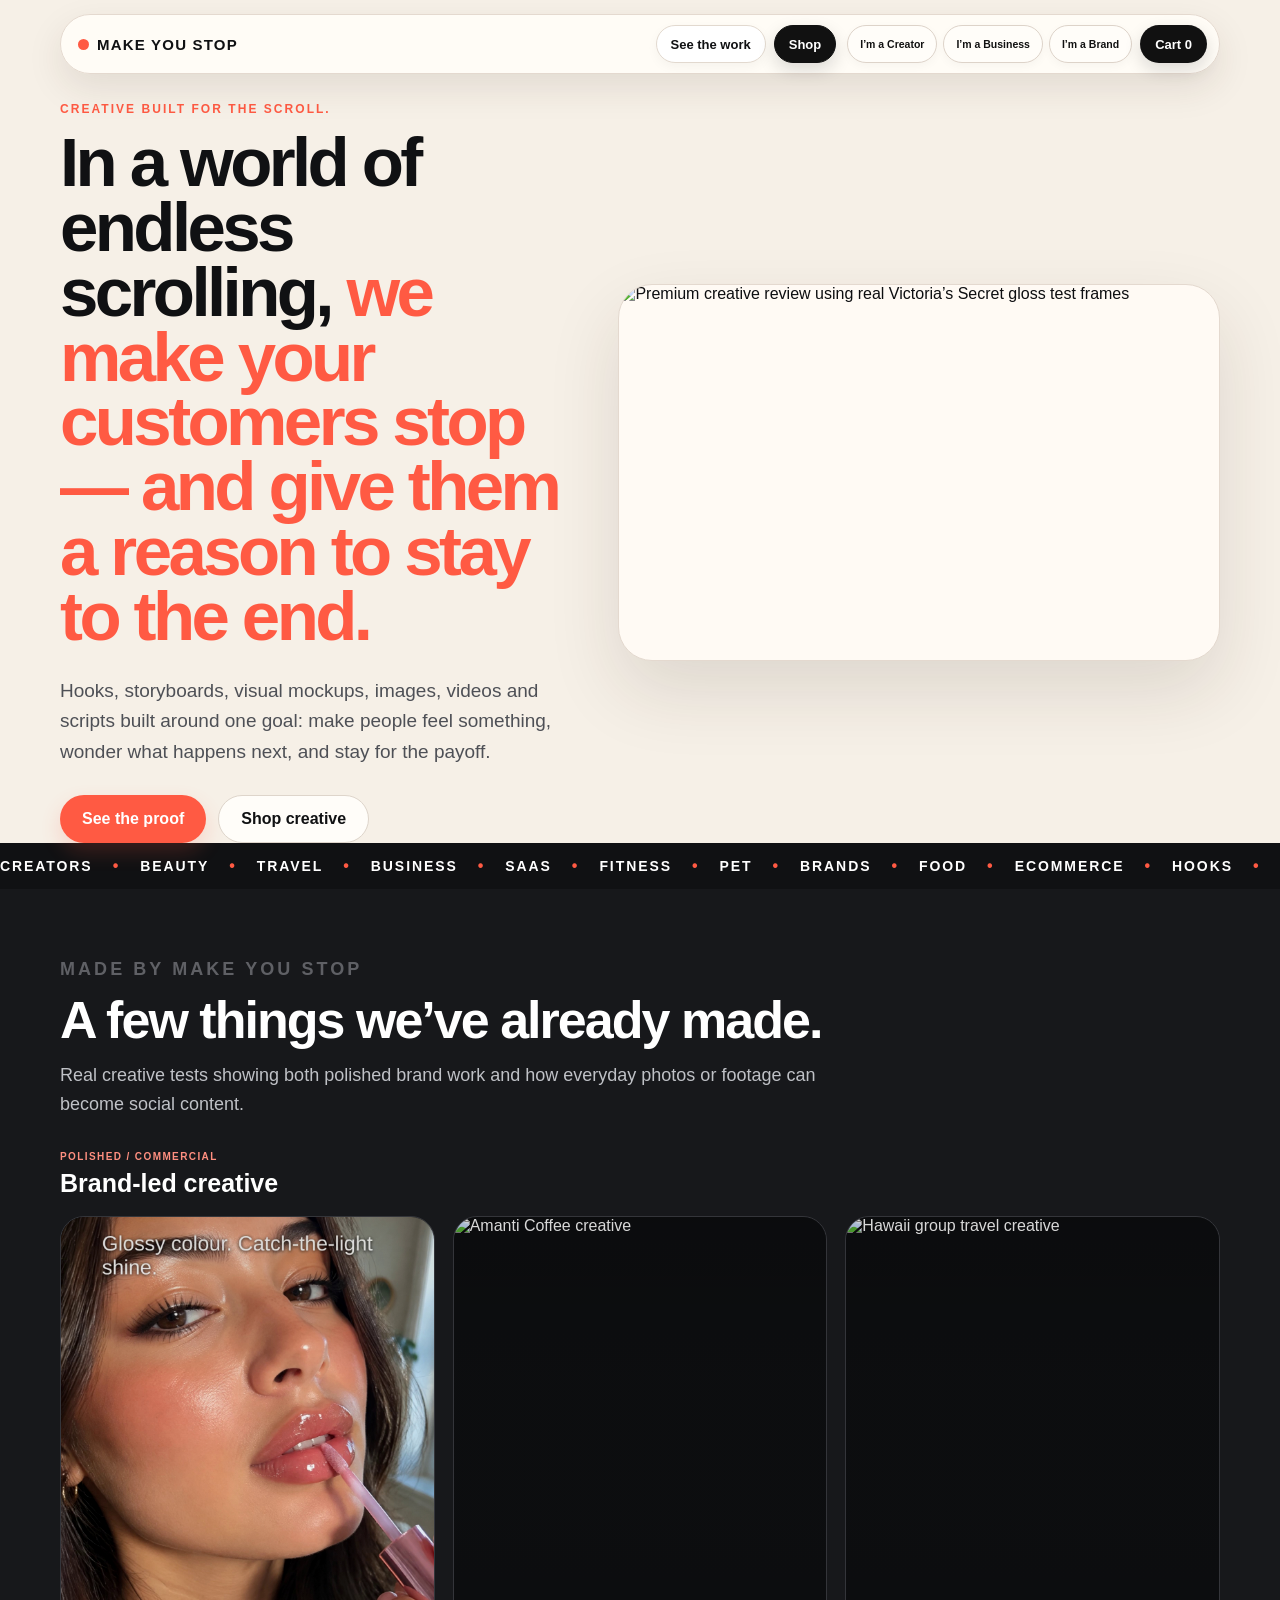
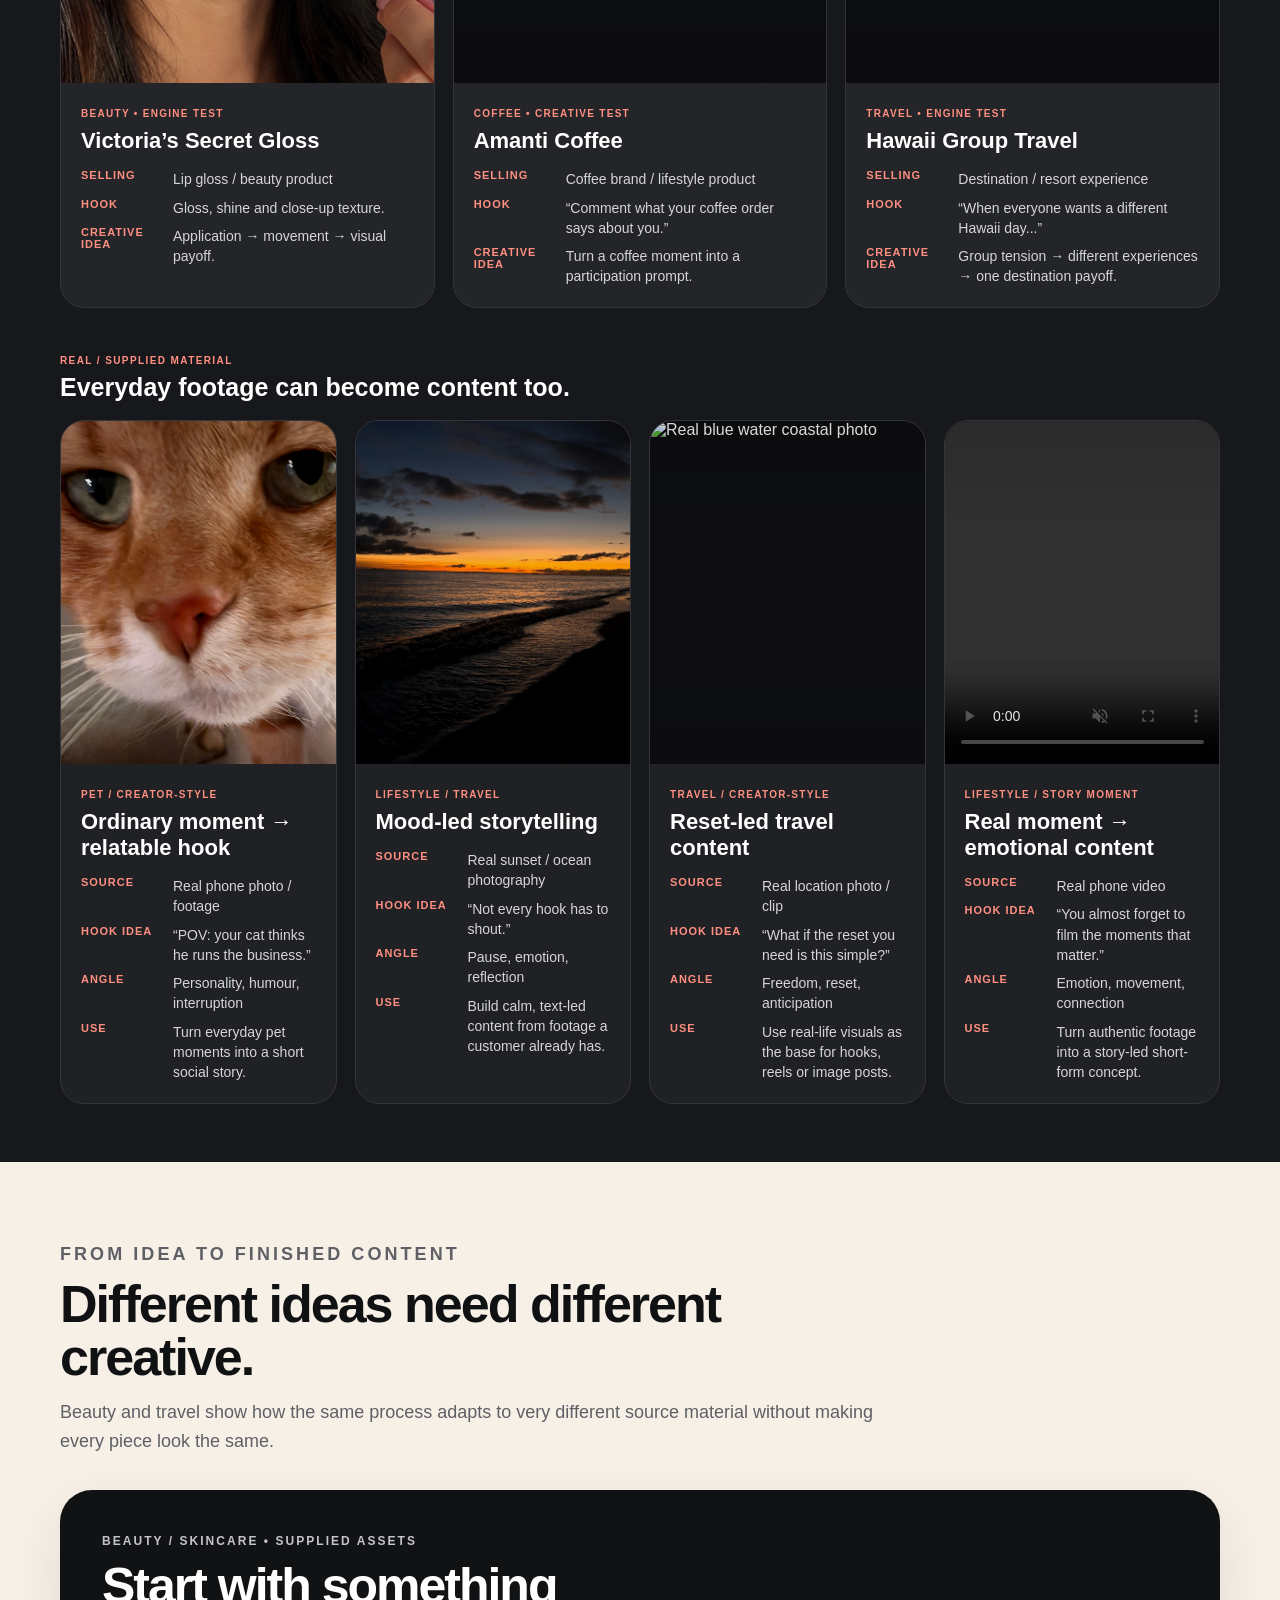
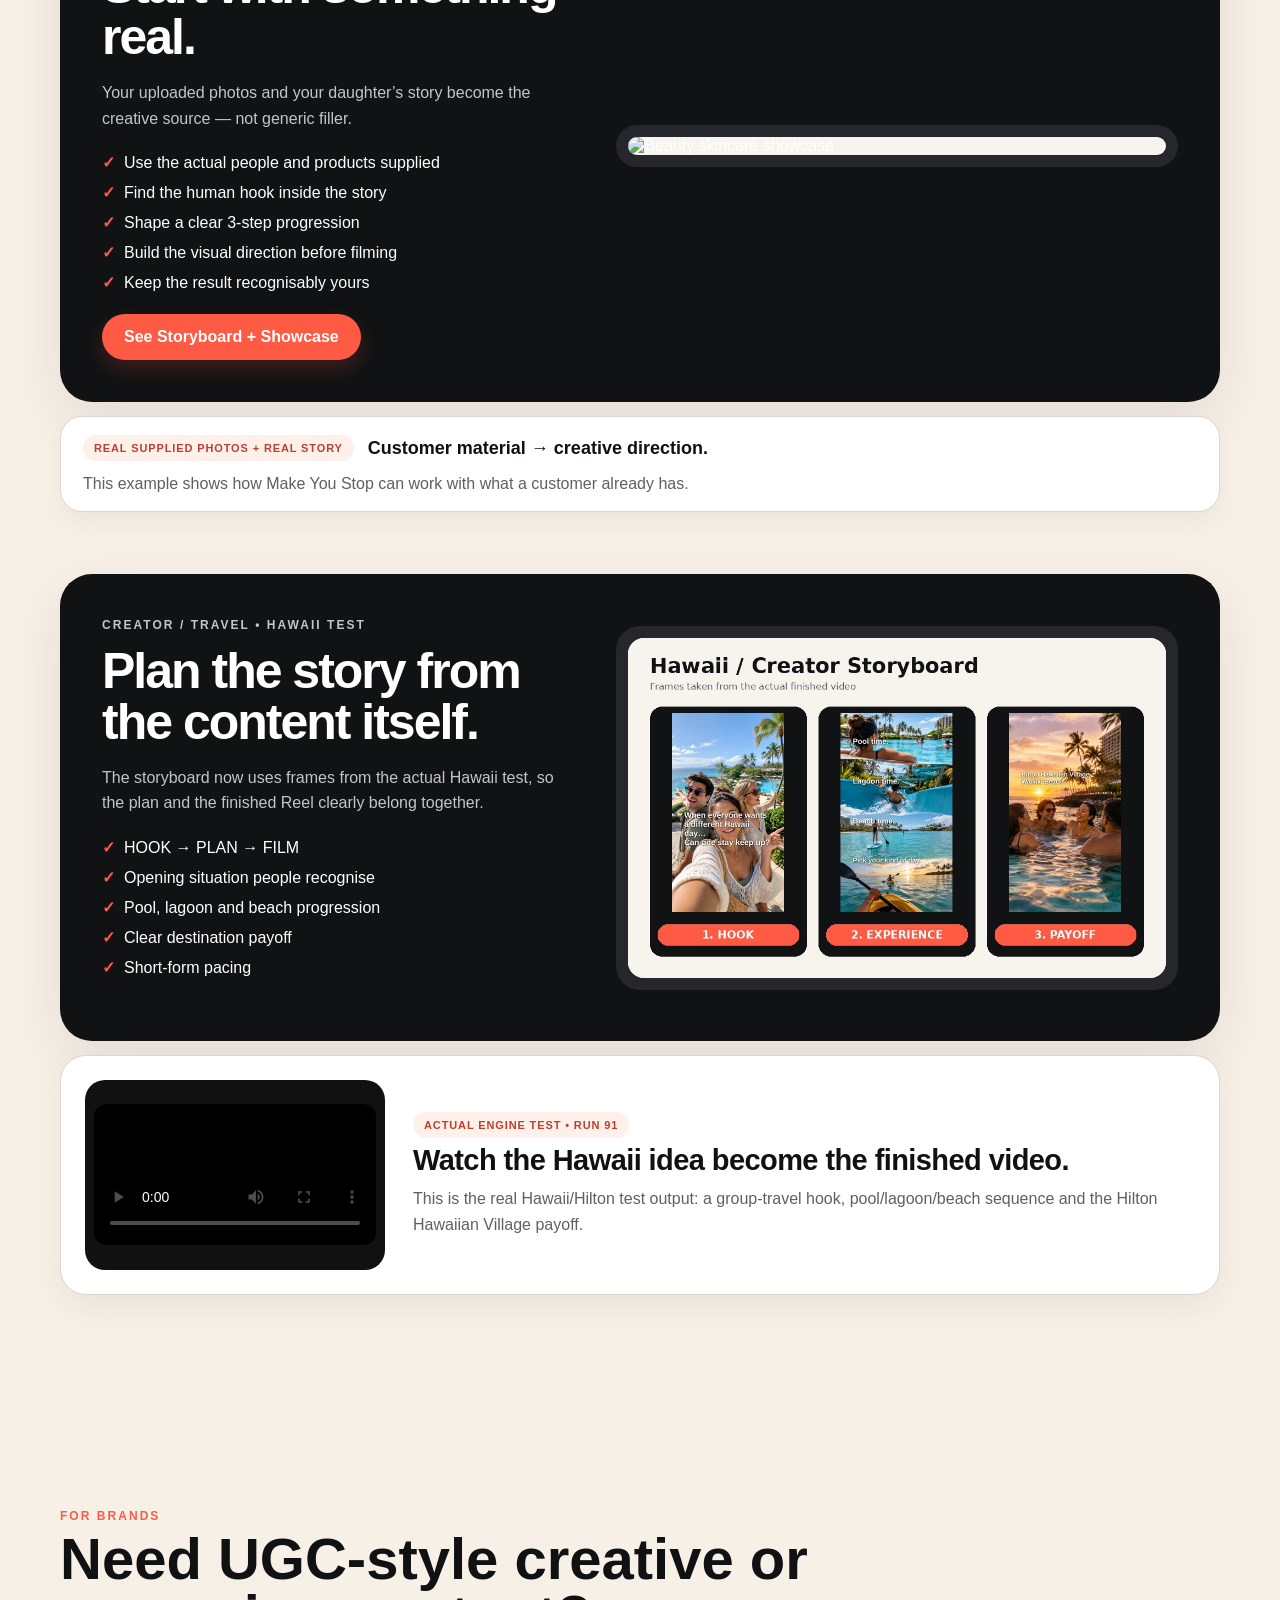
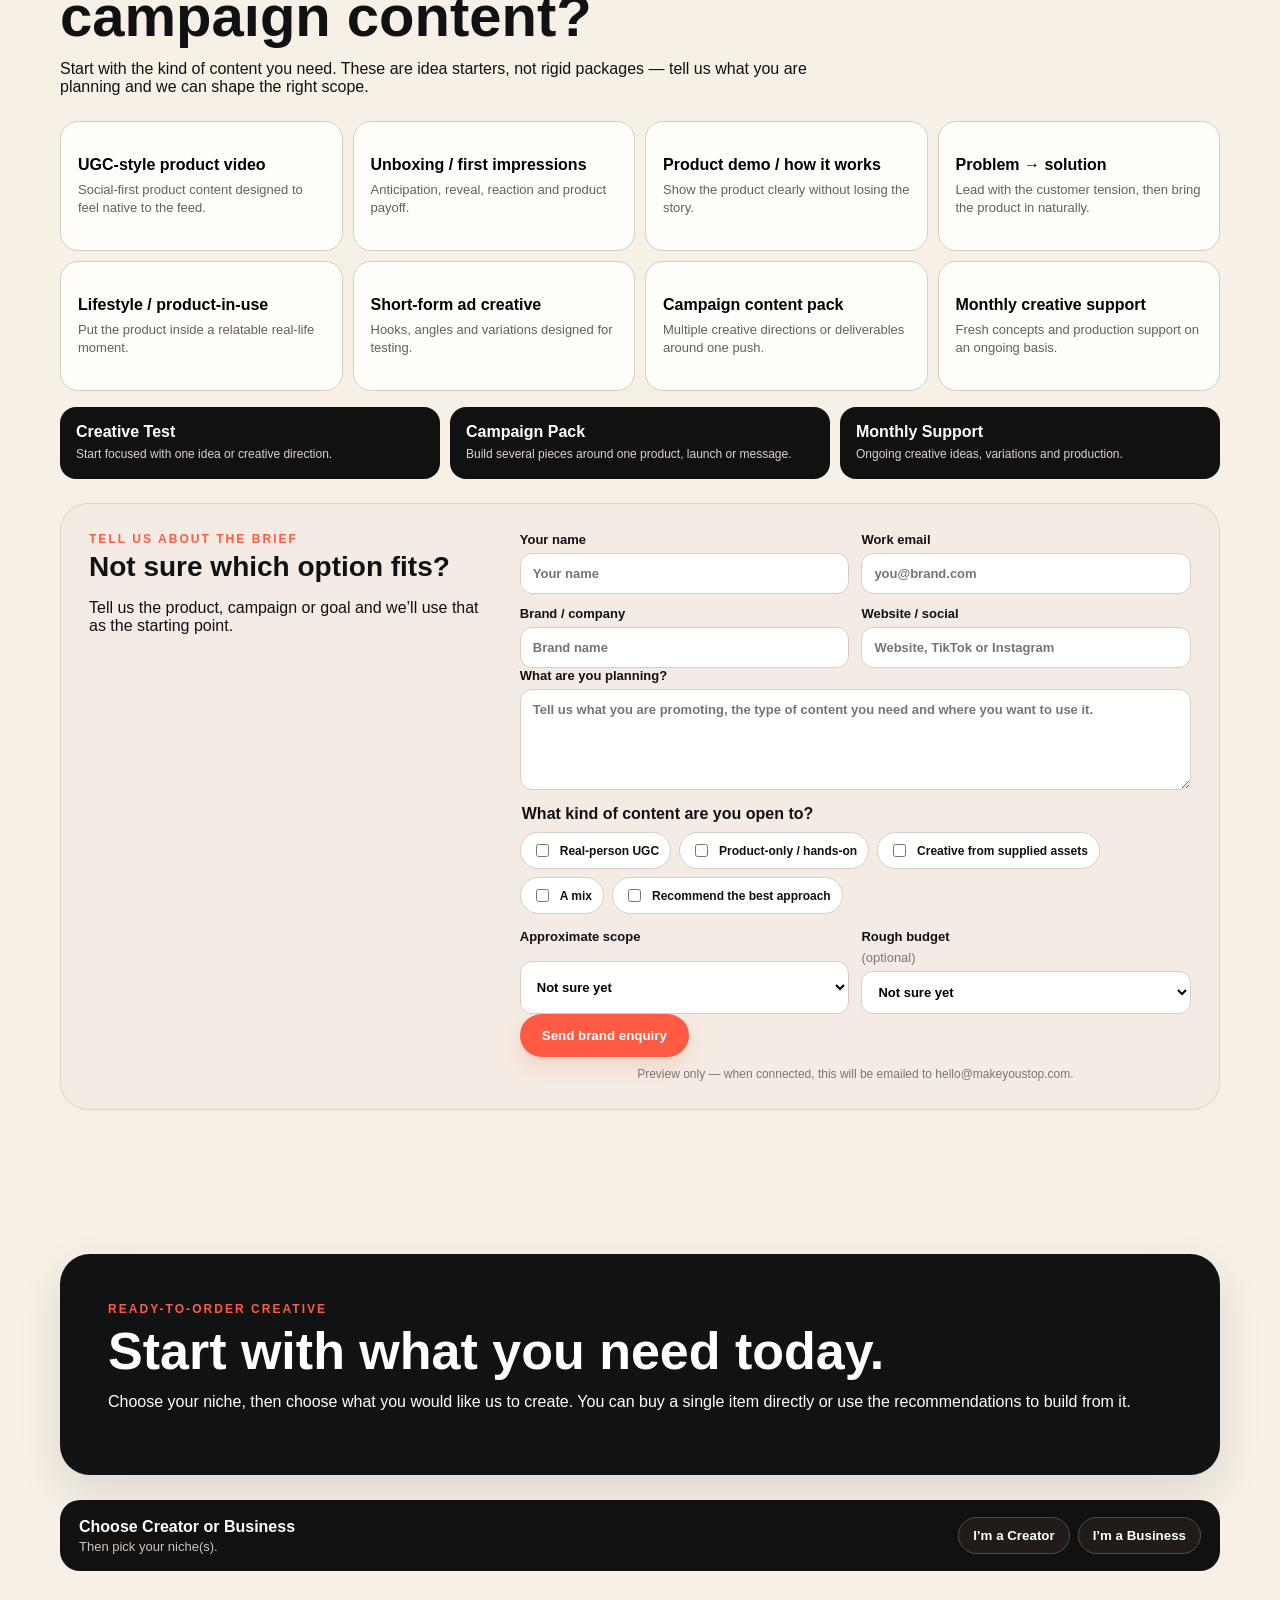
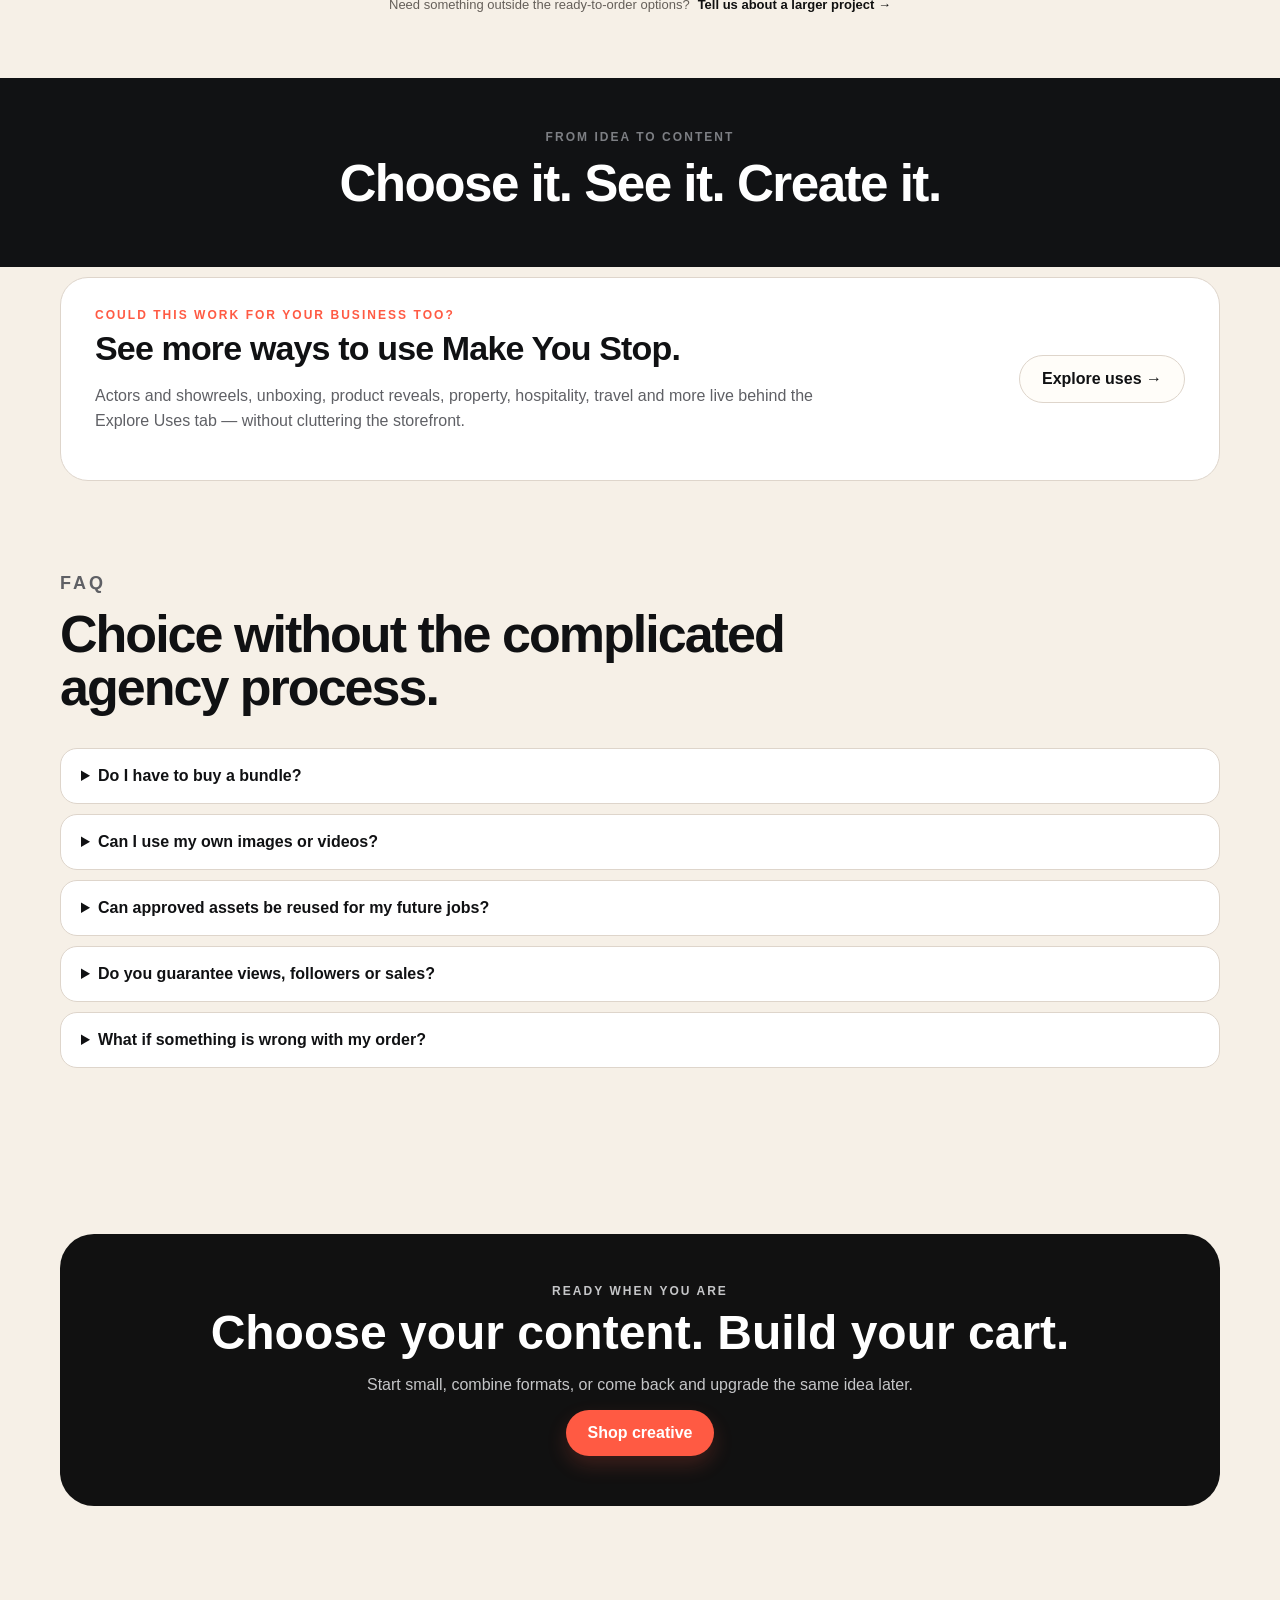
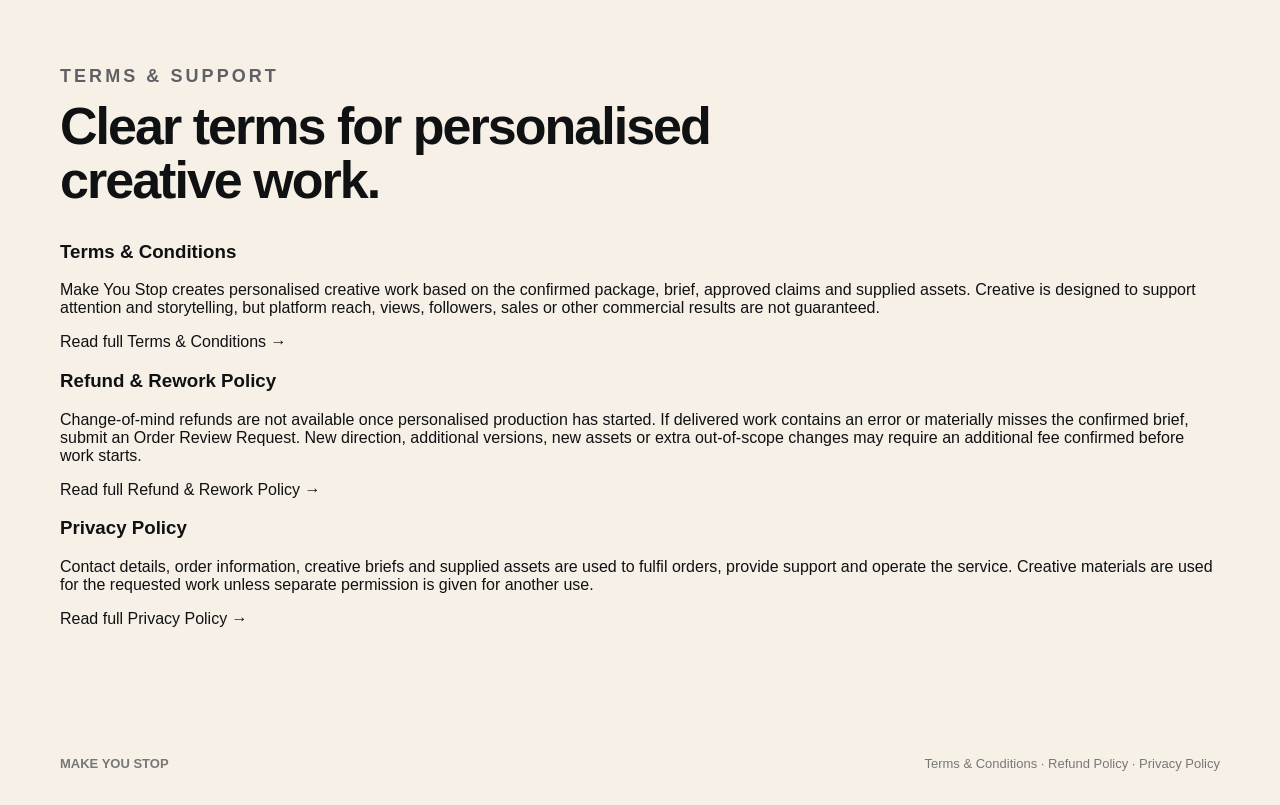
==== commit 9c0637f3: "Add landing-page legal summary anchors for delivery email" ====
--- a/index.html
+++ b/index.html
@@ -322,7 +322,15 @@
 </section>
 <section class="wrap section"><div class="final"><p class="eyebrow">Ready when you are</p><h2>Choose your content. Build your cart.</h2><p>Start small, combine formats, or come back and upgrade the same idea later.</p><a class="btn primary" href="#shop">Shop creative</a></div></section>
 </main>
-<footer class="wrap footer"><strong>MAKE YOU STOP</strong><span><a href="terms.html">Terms &amp; Conditions</a> · <a href="refund.html">Refund Policy</a> · <a href="privacy.html">Privacy Policy</a></span></footer>
+<section class="wrap section legal-summary" id="terms">
+  <div class="section-head"><p class="eyebrow">TERMS &amp; SUPPORT</p><h2>Clear terms for personalised creative work.</h2></div>
+  <div class="legal-summary-grid">
+    <article><h3>Terms &amp; Conditions</h3><p>Make You Stop creates personalised creative work based on the confirmed package, brief, approved claims and supplied assets. Creative is designed to support attention and storytelling, but platform reach, views, followers, sales or other commercial results are not guaranteed.</p><p><a href="terms.html">Read full Terms &amp; Conditions →</a></p></article>
+    <article id="refund-policy"><h3>Refund &amp; Rework Policy</h3><p>Change-of-mind refunds are not available once personalised production has started. If delivered work contains an error or materially misses the confirmed brief, submit an Order Review Request. New direction, additional versions, new assets or extra out-of-scope changes may require an additional fee confirmed before work starts.</p><p><a href="refund.html">Read full Refund &amp; Rework Policy →</a></p></article>
+    <article id="privacy"><h3>Privacy Policy</h3><p>Contact details, order information, creative briefs and supplied assets are used to fulfil orders, provide support and operate the service. Creative materials are used for the requested work unless separate permission is given for another use.</p><p><a href="privacy.html">Read full Privacy Policy →</a></p></article>
+  </div>
+</section>
+<footer class="wrap footer"><strong>MAKE YOU STOP</strong><span><a href="#terms">Terms &amp; Conditions</a> · <a href="#refund-policy">Refund Policy</a> · <a href="#privacy">Privacy Policy</a></span></footer>
 
 <div class="smart-brief-backdrop" id="smartBriefBackdrop" hidden></div>
 <aside class="smart-brief-panel" id="smartBriefPanel" hidden aria-hidden="true">
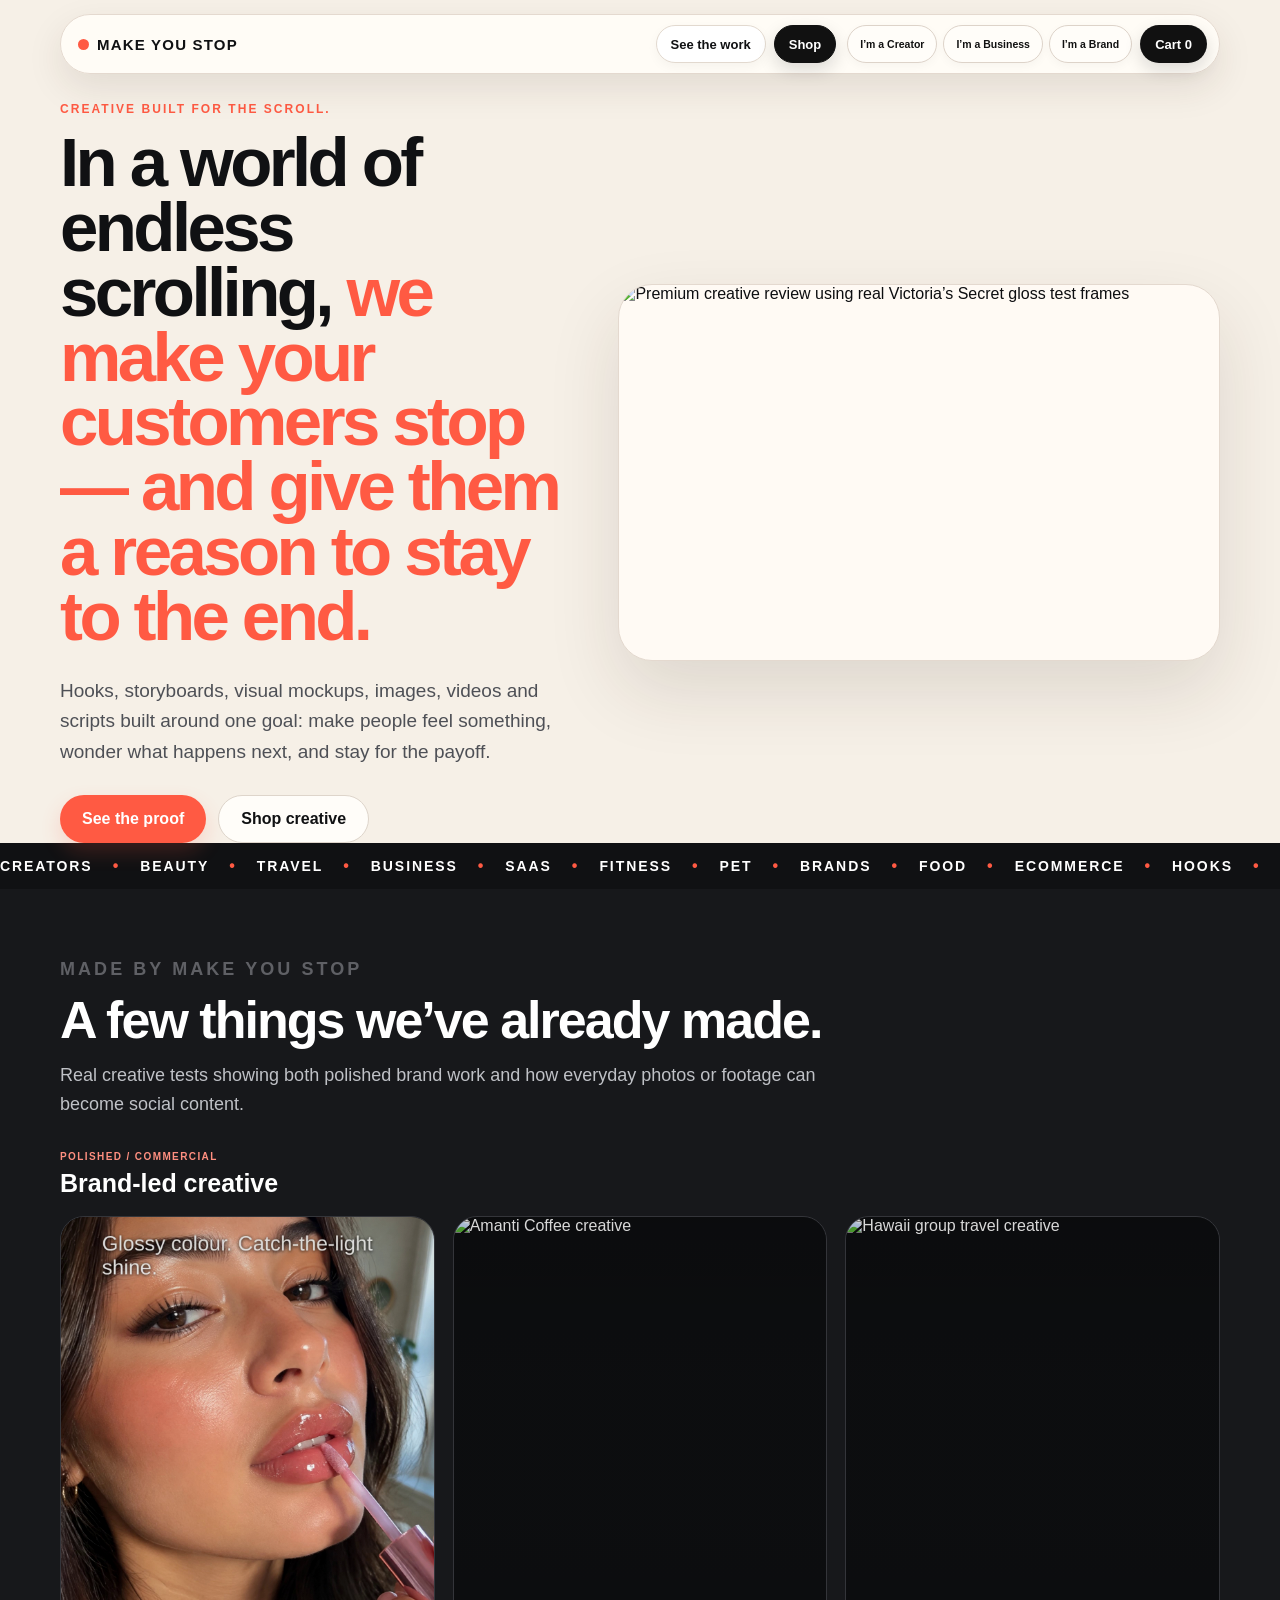
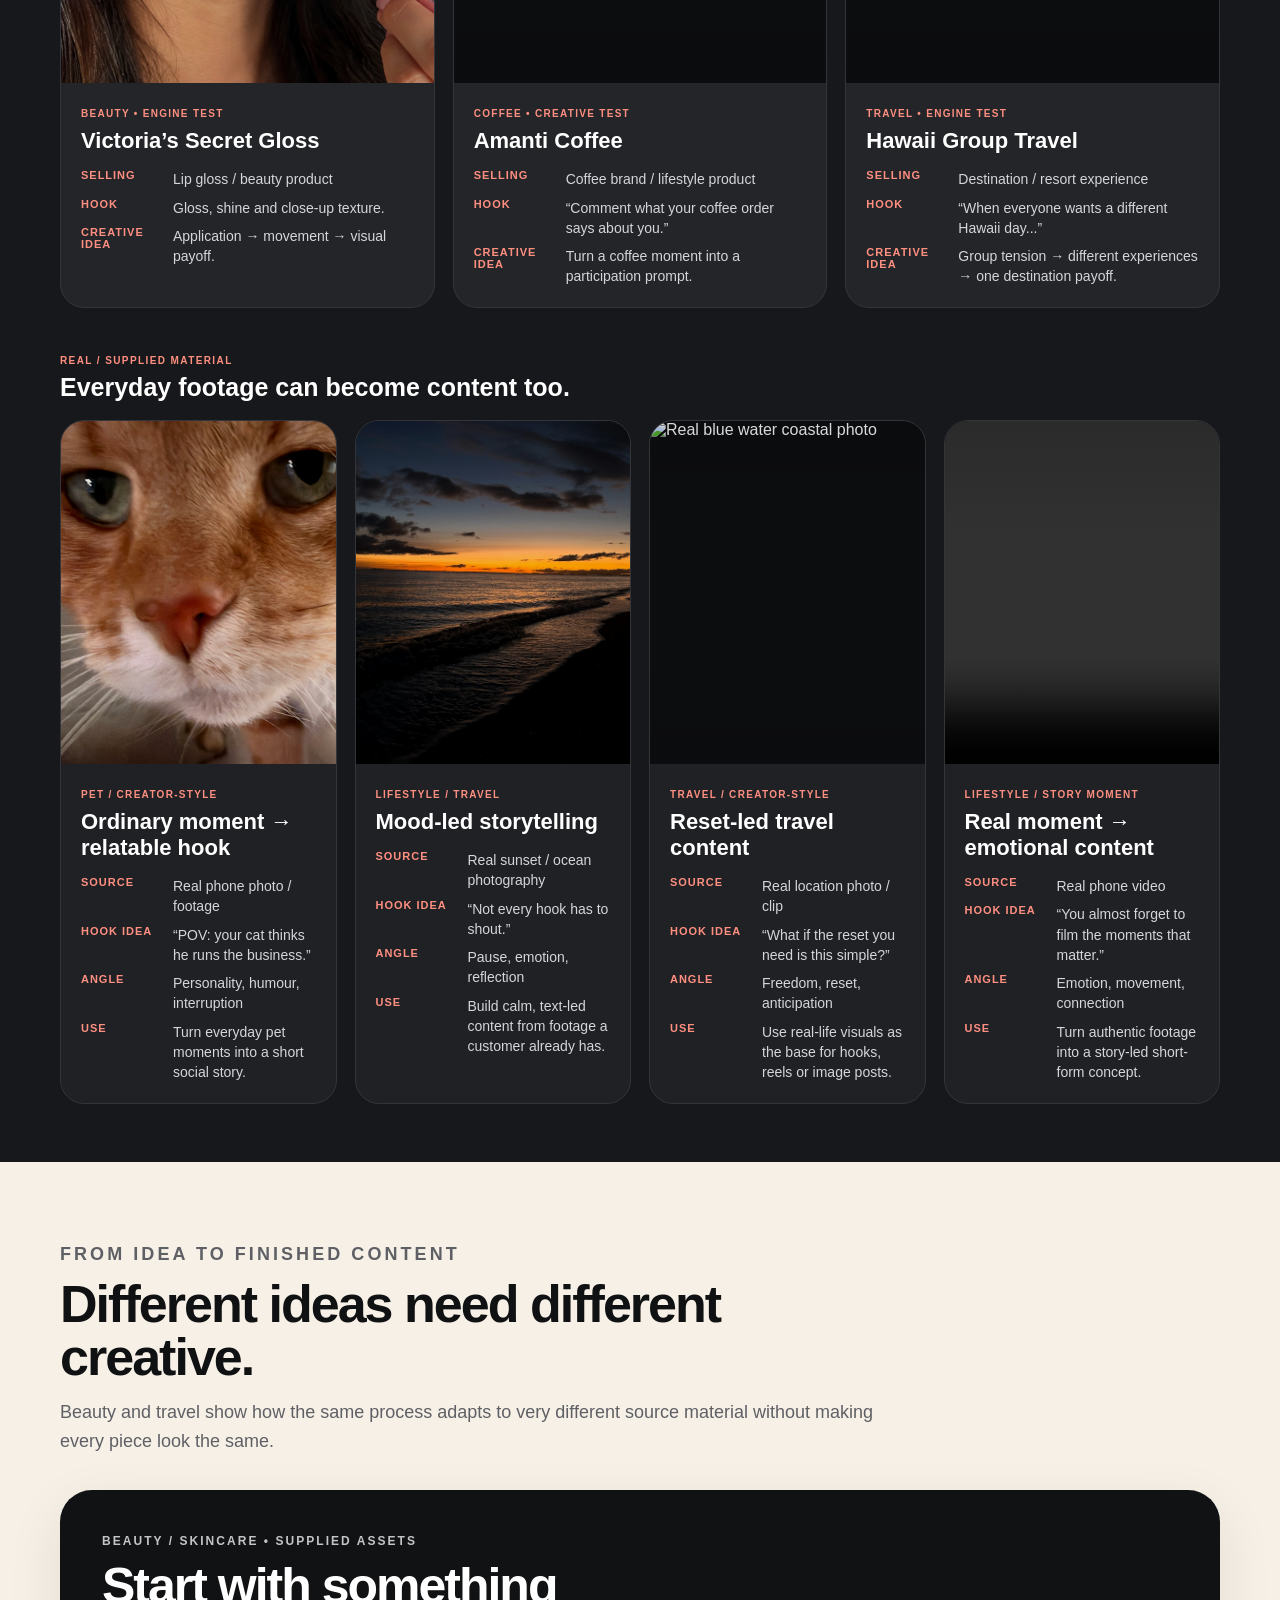
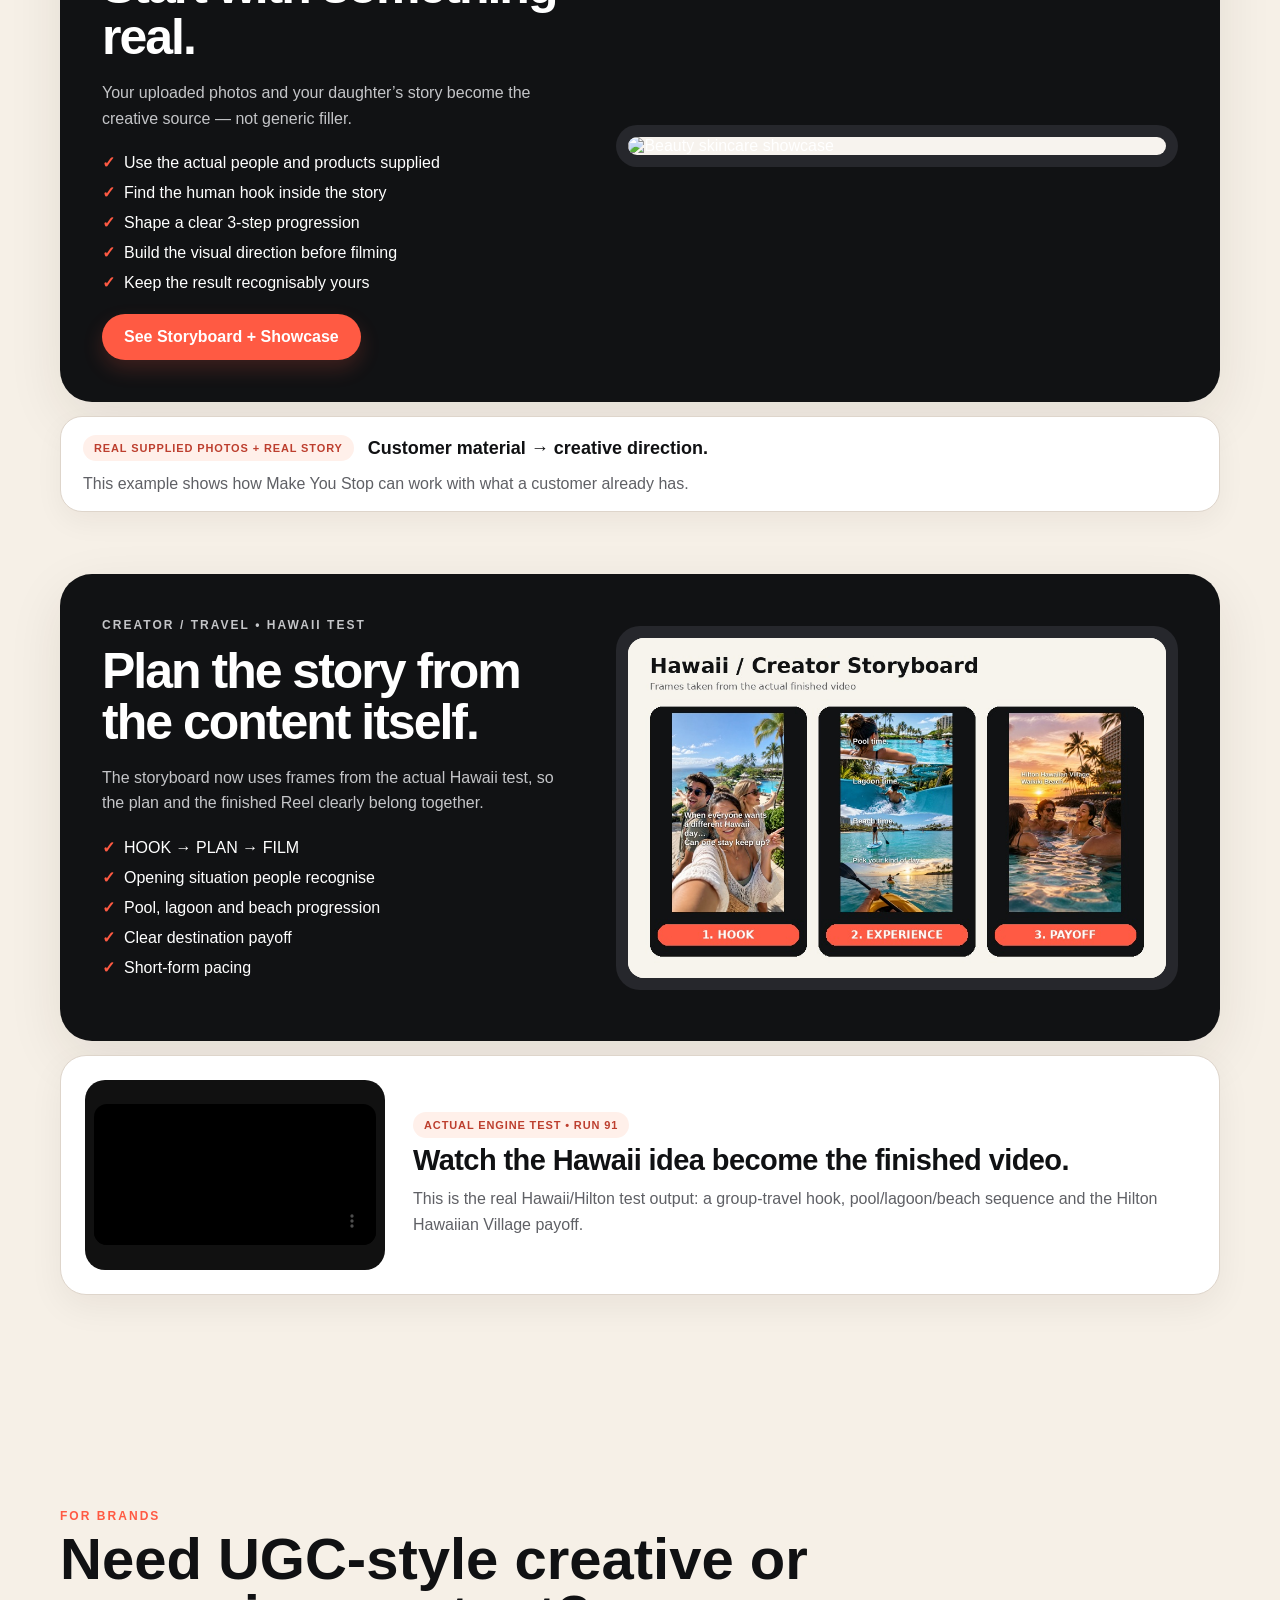
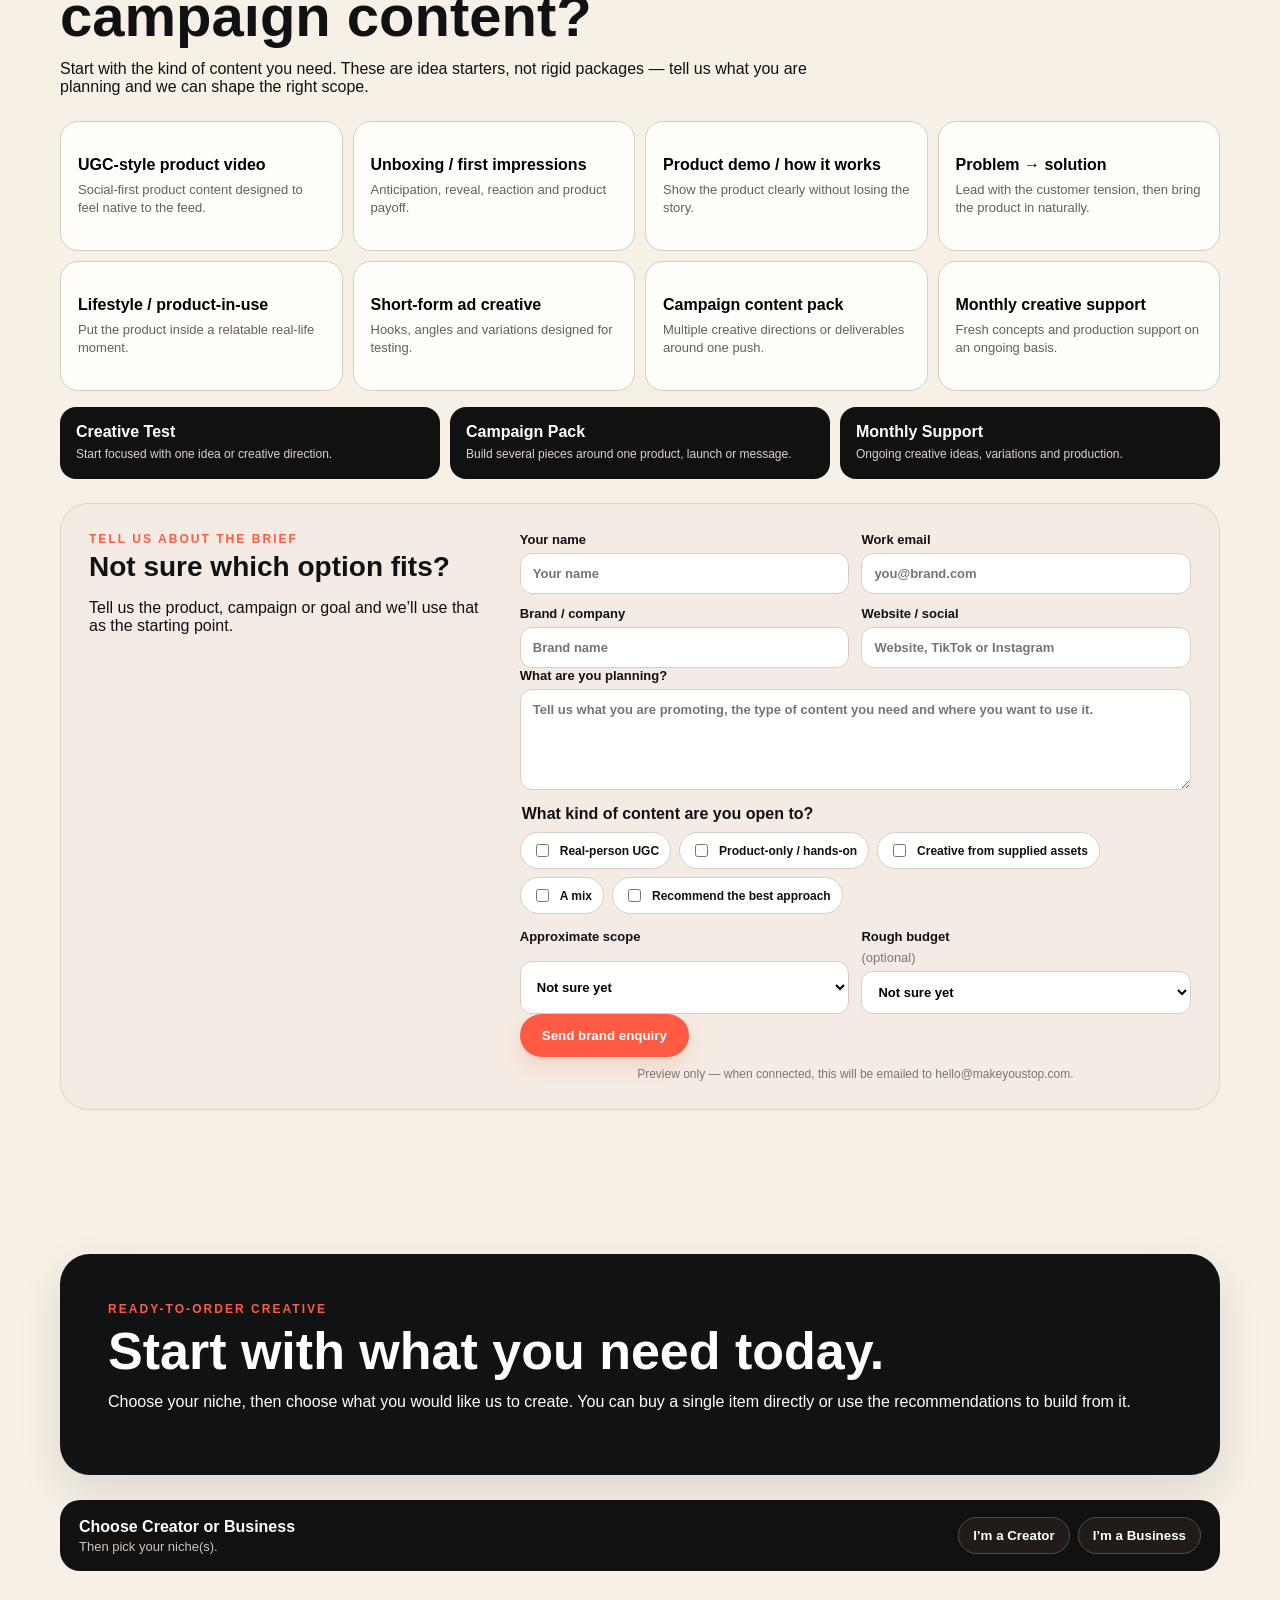
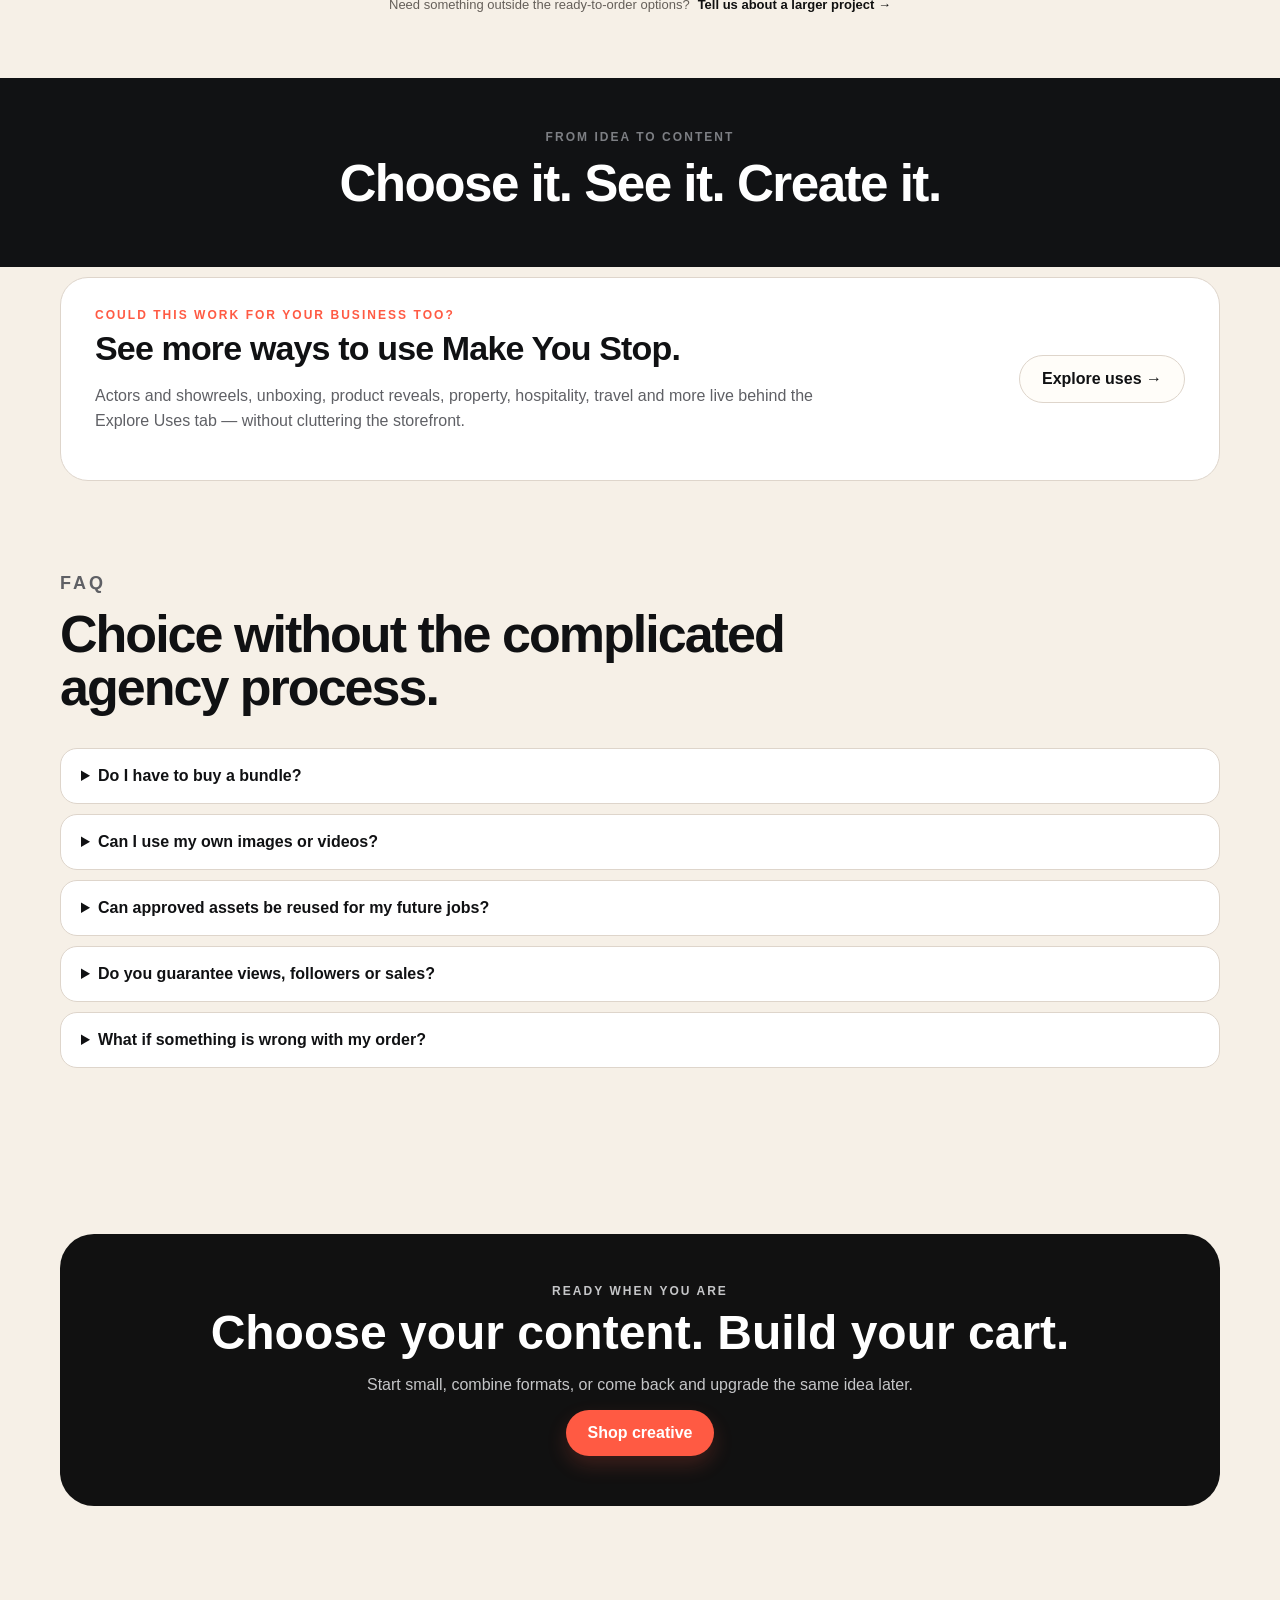
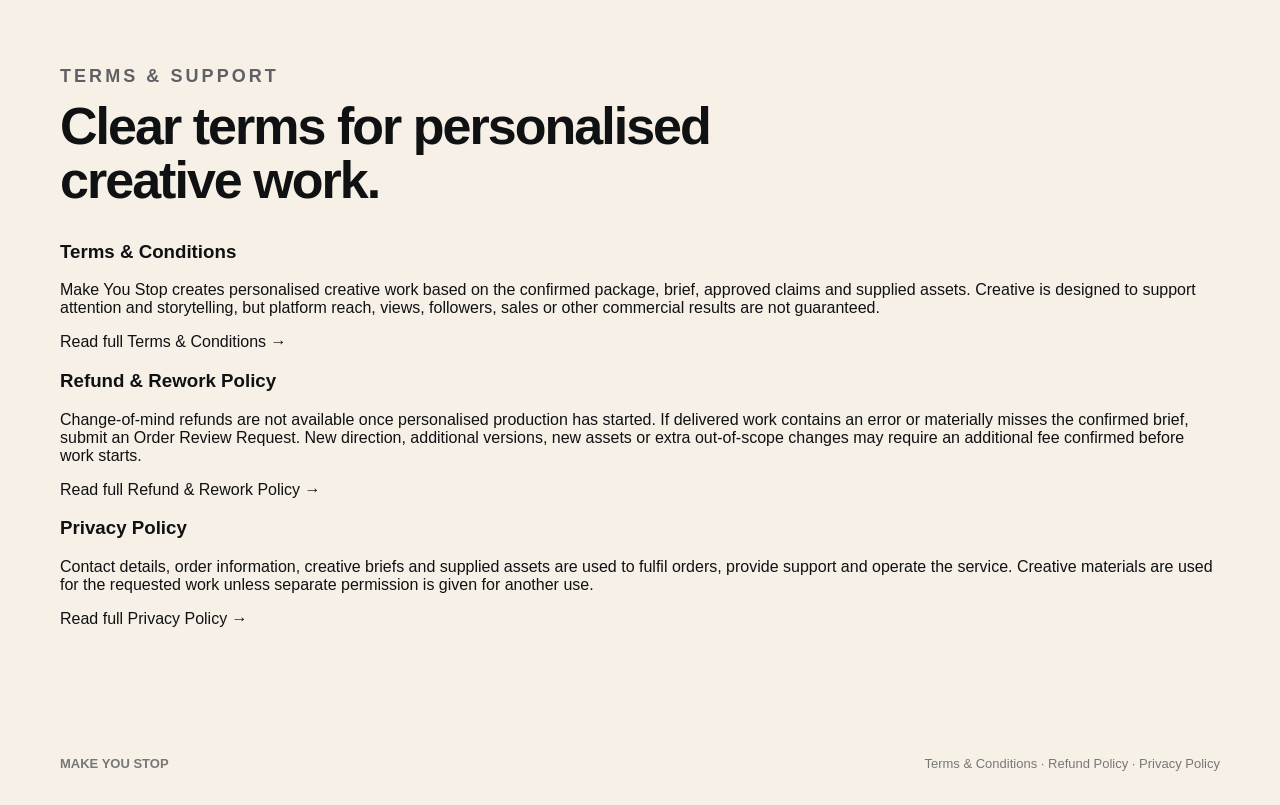
==== commit 26b3cb31: "Recognise tracked return customers and highlight next product on landing page" ====
--- a/index.html
+++ b/index.html
@@ -509,6 +509,49 @@
 
 const supportForm=$('#orderSupportForm');if(supportForm)supportForm.addEventListener('submit',e=>{e.preventDefault();const btn=supportForm.querySelector('.support-submit'),note=supportForm.querySelector('.form-note');btn.textContent='Review request ready ✓';note.textContent='Preview only — this will be connected before launch.'});
 const supportToggle=$('#toggleSupportForm'),supportFormPanel=$('#orderSupportForm');if(supportToggle&&supportFormPanel)supportToggle.addEventListener('click',()=>{const isOpen=supportToggle.getAttribute('aria-expanded')==='true';supportToggle.setAttribute('aria-expanded',String(!isOpen));supportFormPanel.hidden=isOpen;supportFormPanel.setAttribute('aria-hidden',String(isOpen));supportToggle.textContent=isOpen?'Submit a review request':'Hide review form'});
+
+function applyReturnOrderContext(){
+  const params=new URLSearchParams(window.location.search);
+  const returnToken=params.get('return_token');
+  const productKey=params.get('product');
+  if(!returnToken)return;
+
+  const shop=$('#shop');
+  if(shop){
+    const banner=document.createElement('div');
+    banner.className='return-customer-banner';
+    banner.innerHTML='<strong>Welcome back to Make You Stop.</strong><span>Your previous creator/brand context is linked to this return visit. Choose the niche or campaign for this order, then continue with the product that fits.</span>';
+    shop.prepend(banner);
+  }
+
+  audience='creator';
+  $('[data-top-audience]').forEach(b=>b.classList.toggle('selected',b.dataset.topAudience==='creator'));
+  $('#shopAudienceLabel').textContent='Creator shop';
+  $('#shopNicheLabel').textContent='Choose the niche or campaign for this next order.';
+  show($('#helpFlow'));
+  show($('#shopResults'));
+
+  const product=catalog.find(p=>p.key===productKey);
+  if(product){
+    primaryKeys=new Set([productKey]);
+    recommendedKeys=new Set();
+    renderProducts();
+    setTimeout(()=>{
+      const row=[...document.querySelectorAll('.shop-list-row')].find(el=>el.querySelector('h3')?.textContent===product.name);
+      if(row){
+        row.classList.add('return-highlight');
+        row.scrollIntoView({behavior:'smooth',block:'center'});
+      } else {
+        $('#shopResults')?.scrollIntoView({behavior:'smooth',block:'start'});
+      }
+    },80);
+  } else {
+    renderProducts();
+    setTimeout(()=>$('#shop')?.scrollIntoView({behavior:'smooth',block:'start'}),80);
+  }
+}
+
 renderCart();
+applyReturnOrderContext();
 </script>
 </body></html>
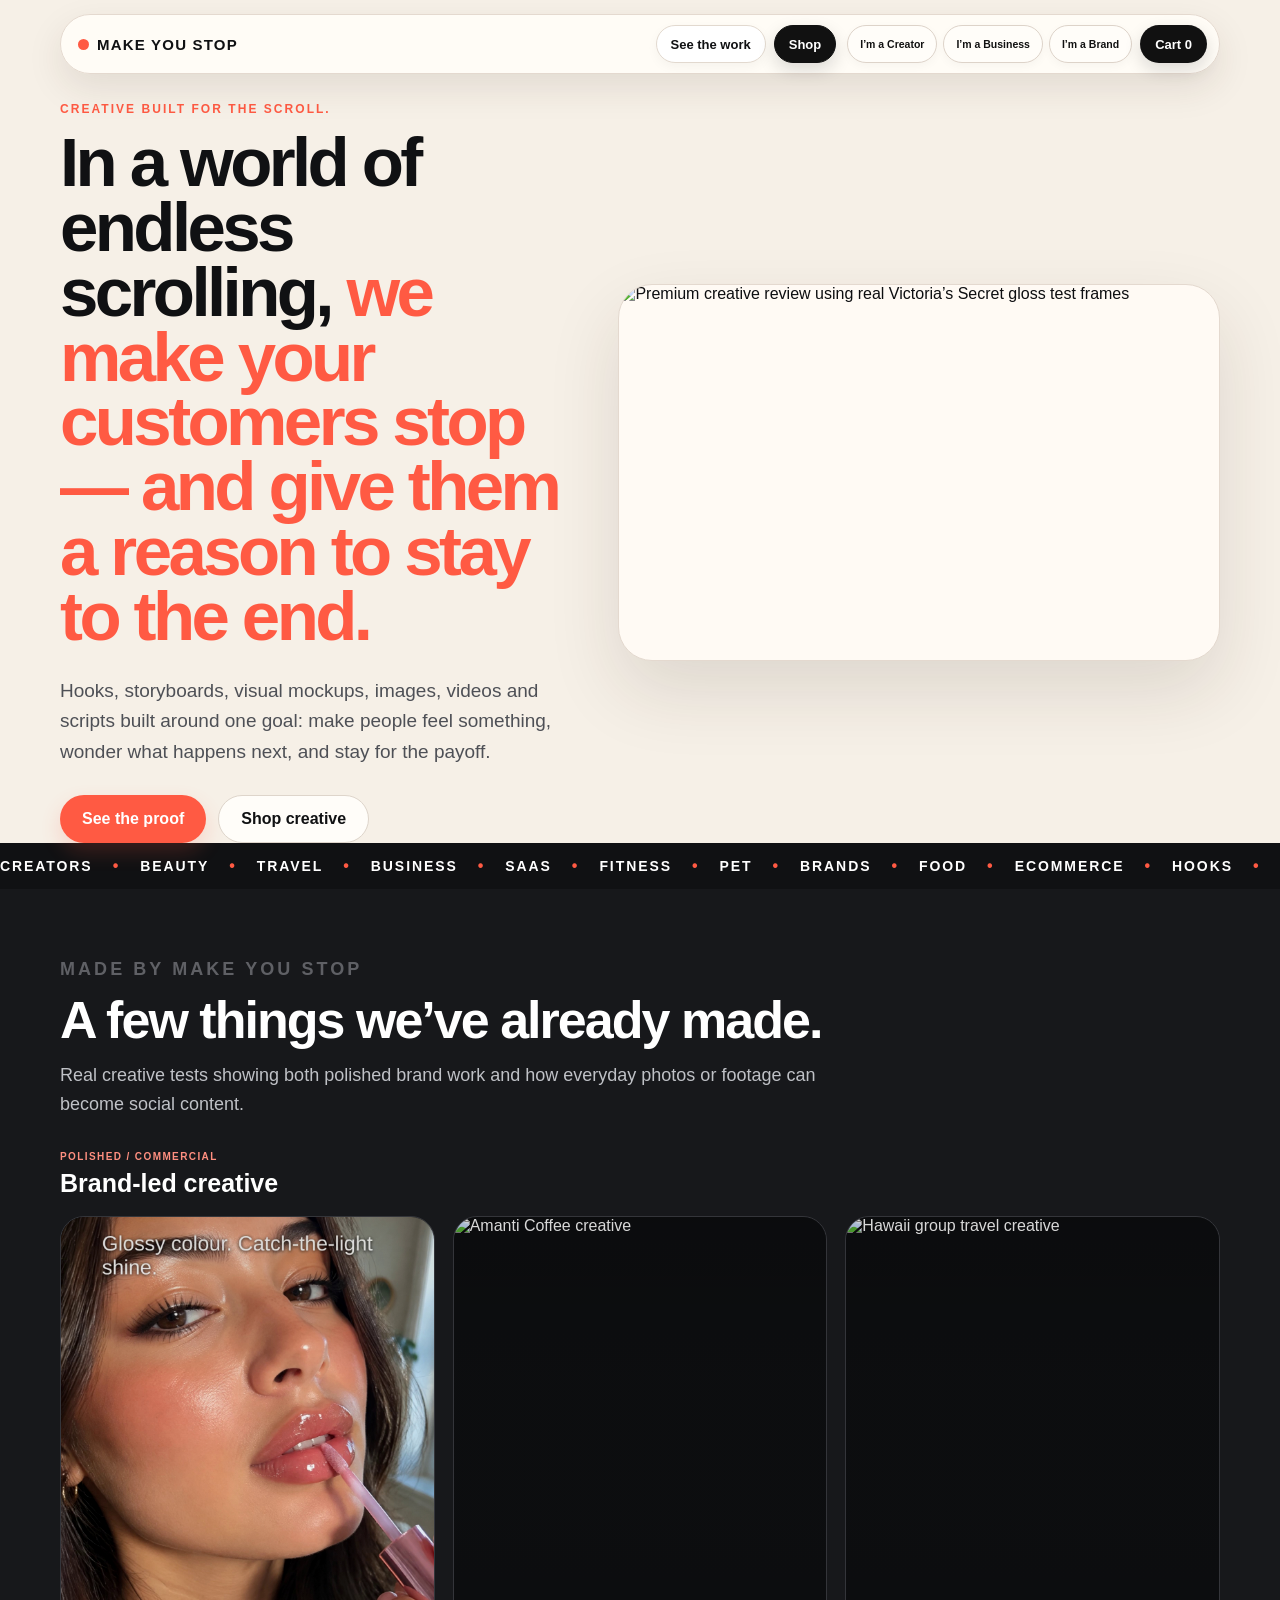
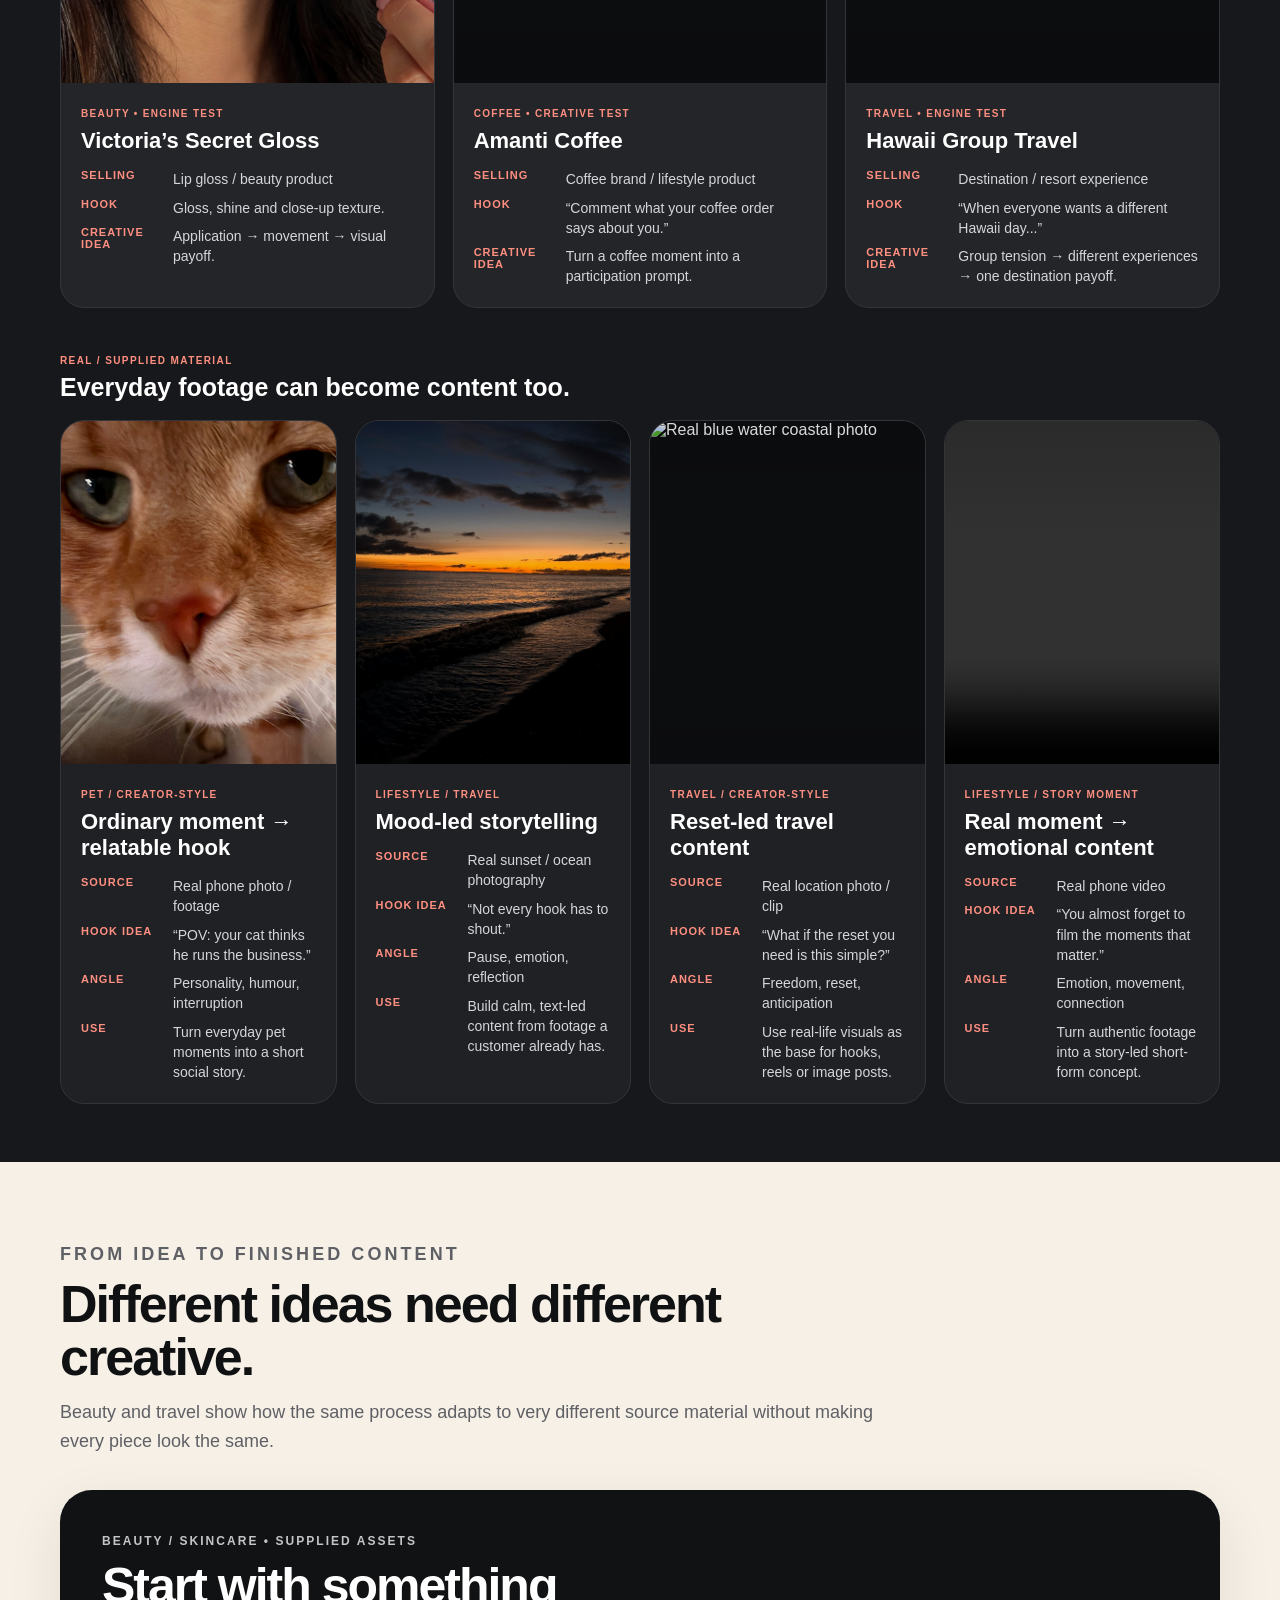
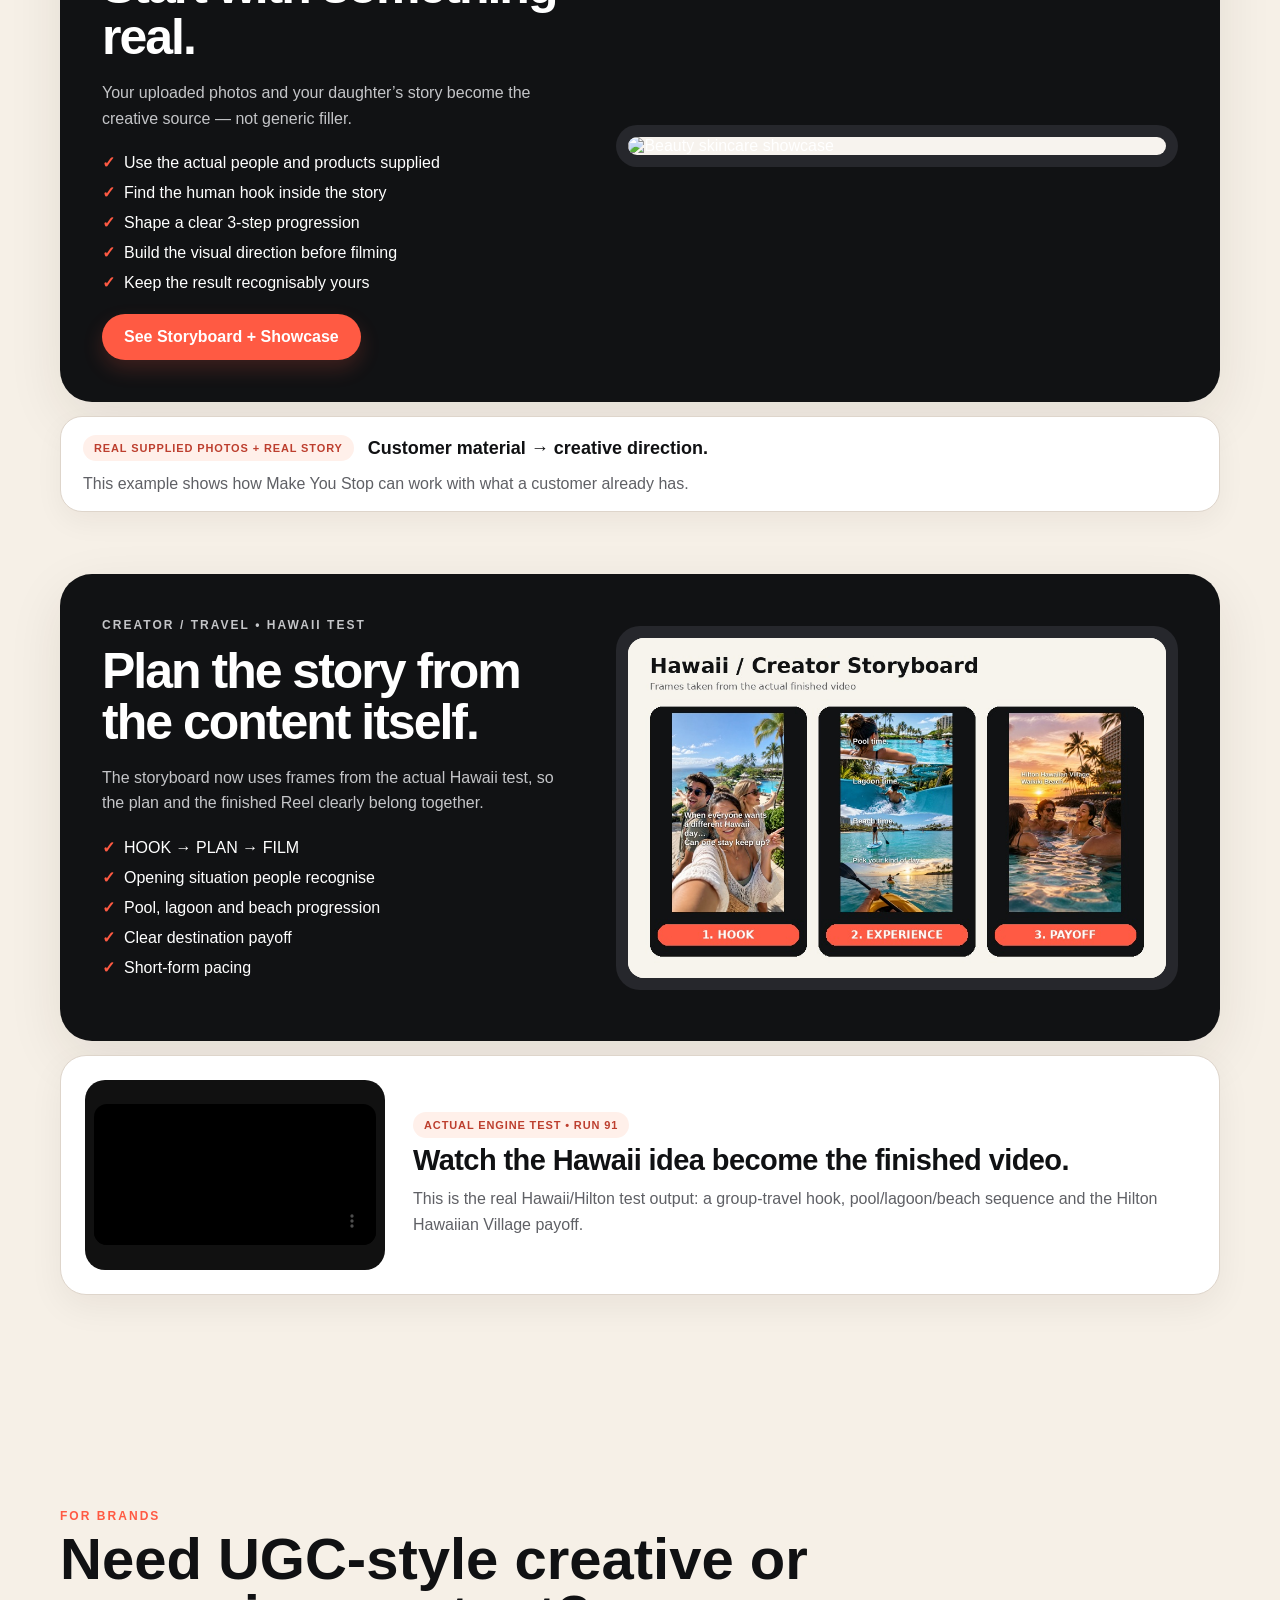
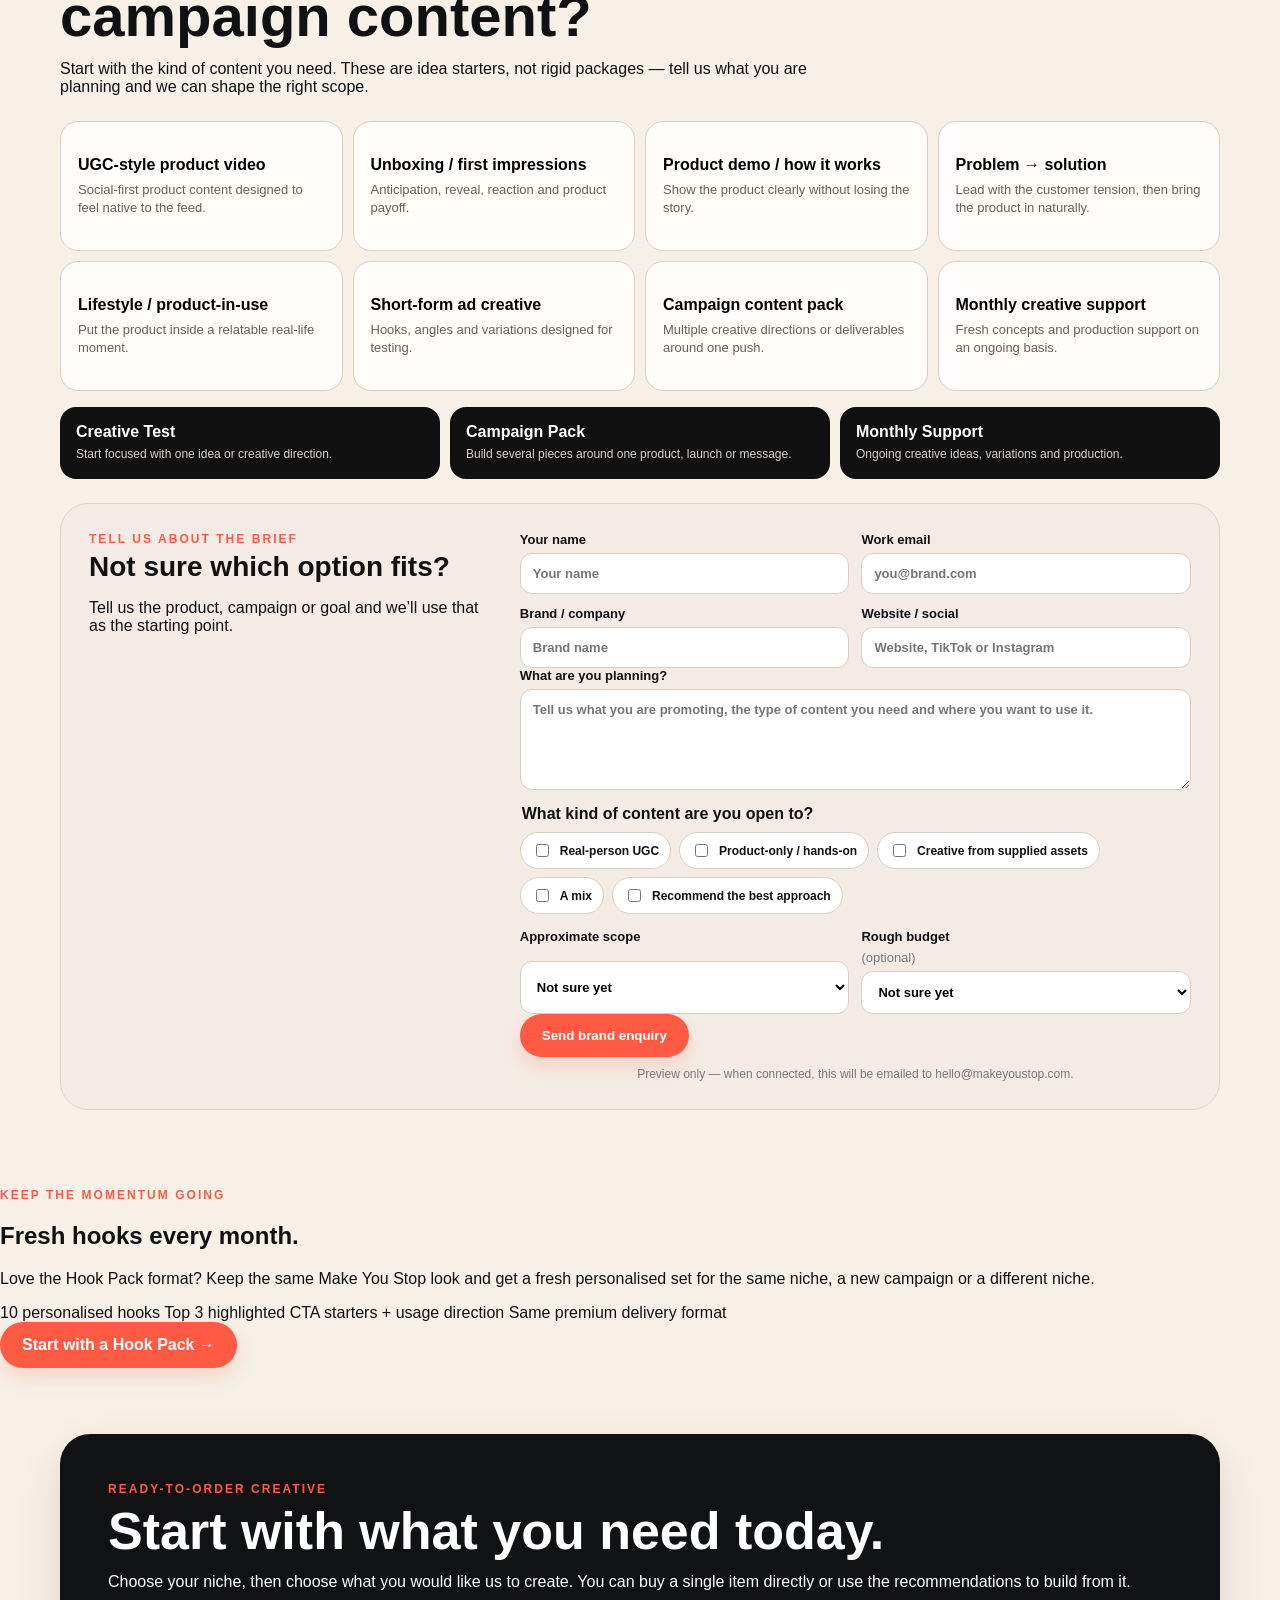
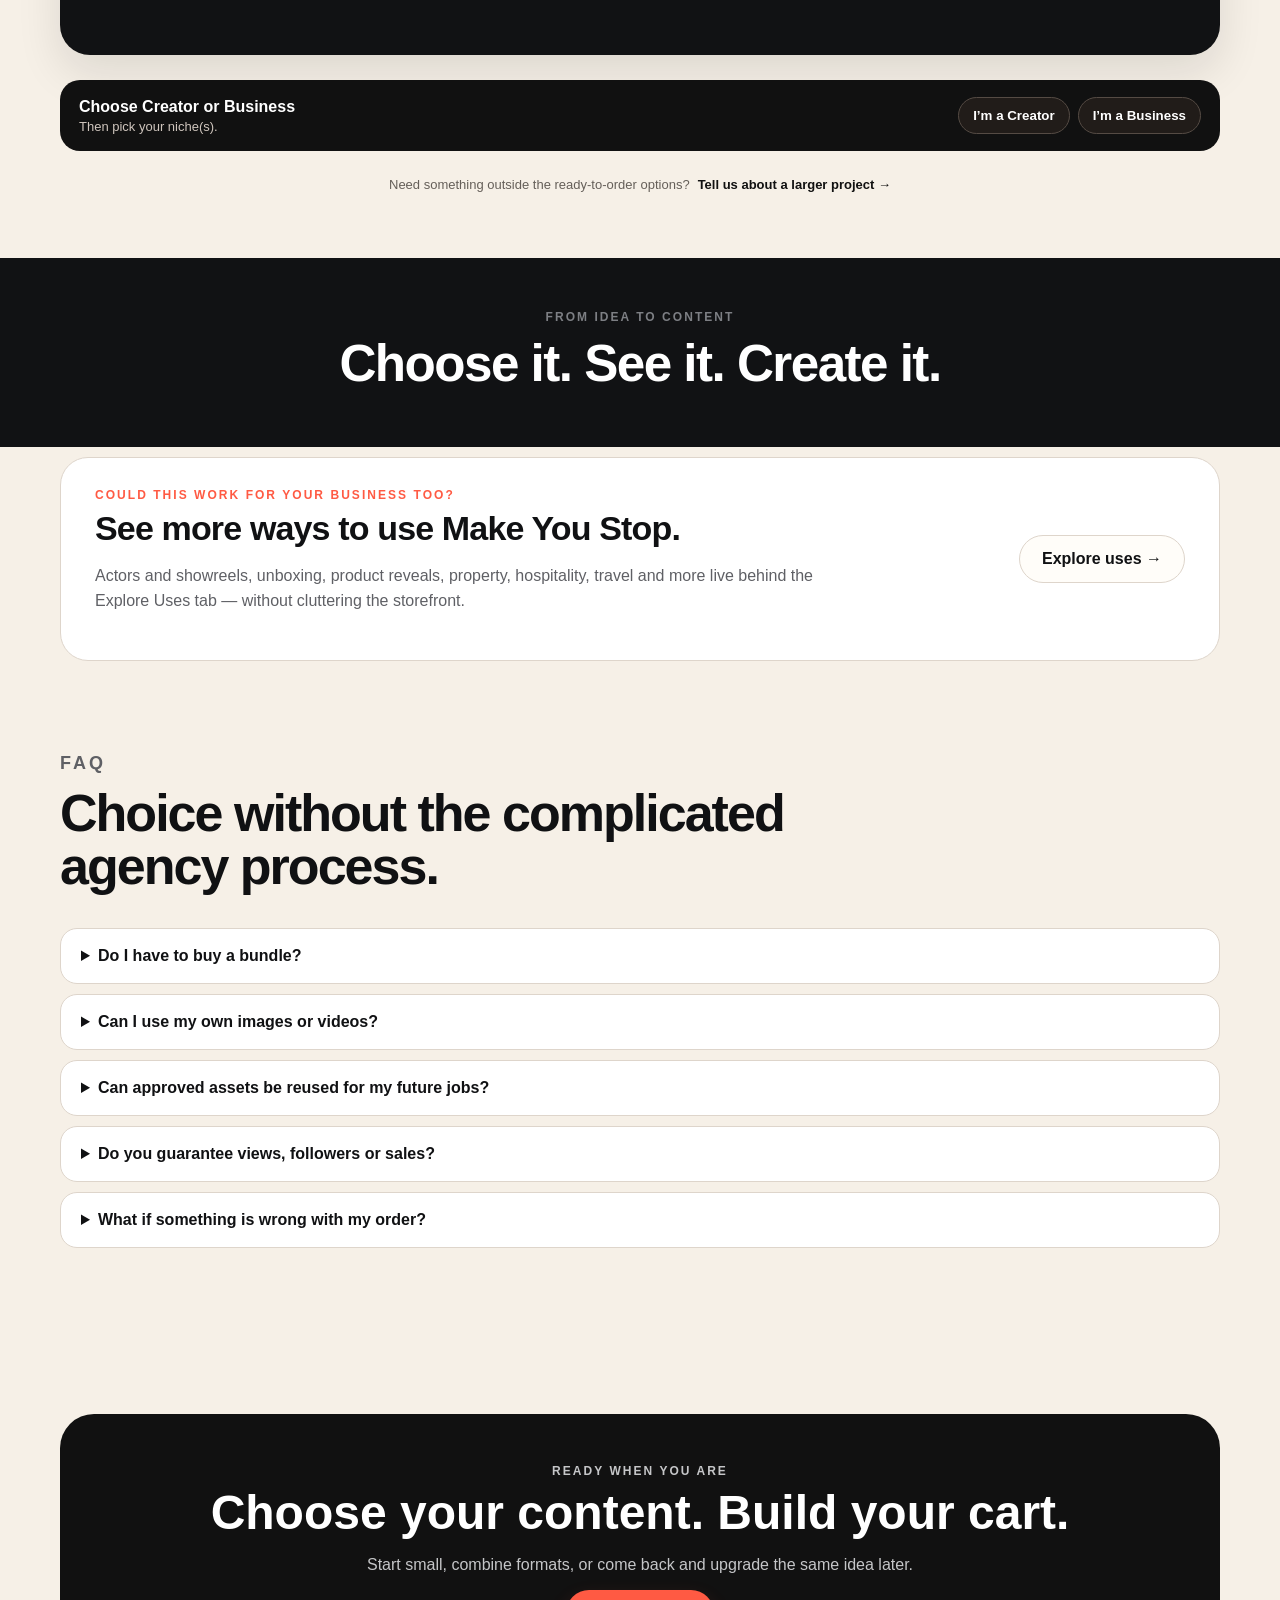
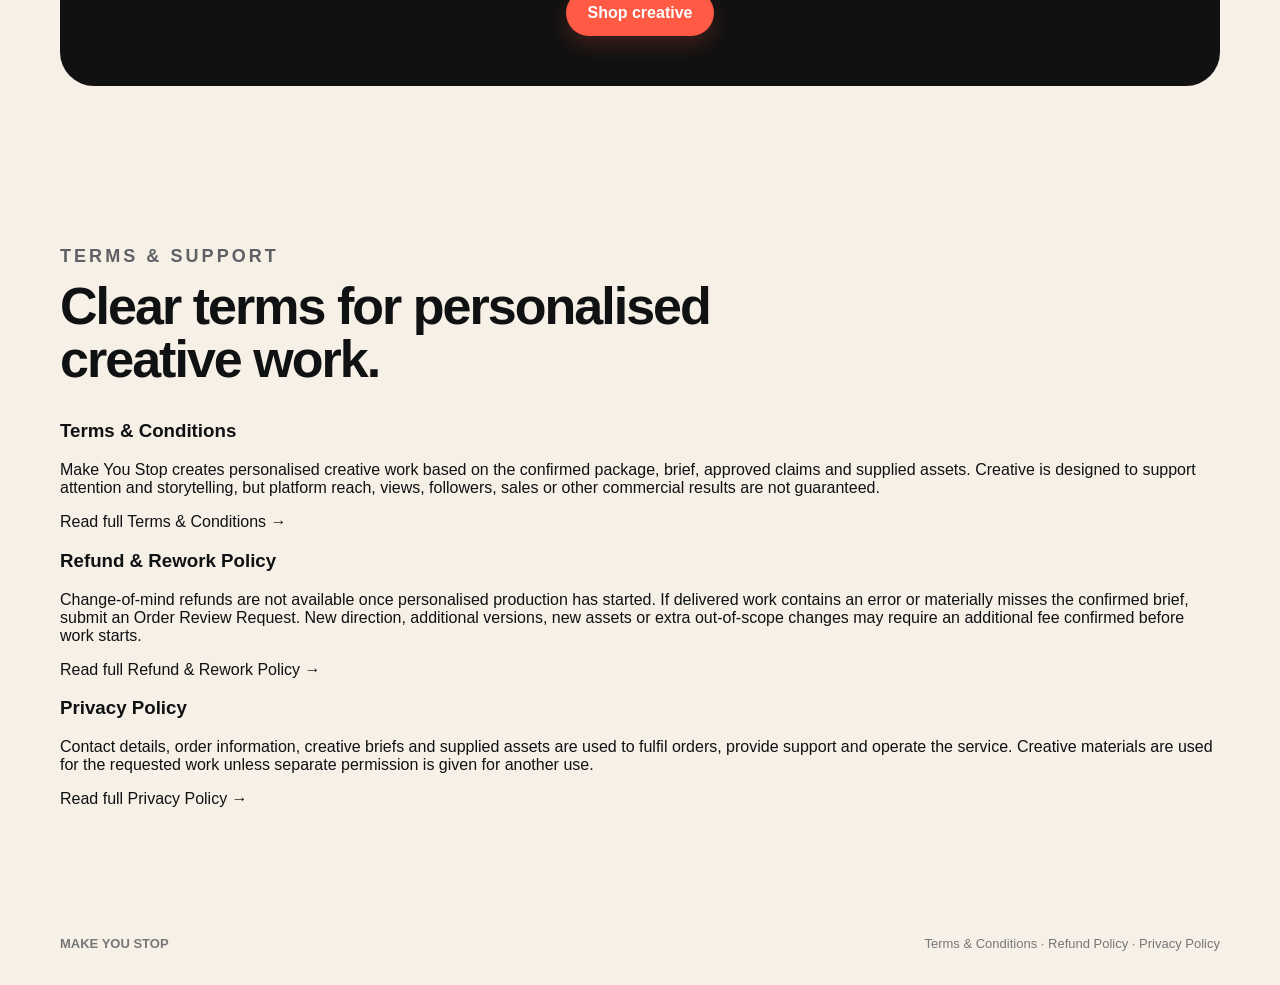
==== commit 9d8f5966: "Add recurring Hook Pack value strip to preview landing page" ====
--- a/index.html
+++ b/index.html
@@ -225,6 +225,24 @@
       <button type="submit" class="btn primary">Send brand enquiry</button>
       <p class="form-note">Preview only — when connected, this will be emailed to hello@makeyoustop.com.</p>
     </form>
+  </div>
+</section>
+
+
+<section class="monthly-hooks-strip" aria-label="Fresh hooks every month">
+  <div class="monthly-hooks-inner">
+    <div>
+      <p class="eyebrow">KEEP THE MOMENTUM GOING</p>
+      <h2>Fresh hooks every month.</h2>
+      <p>Love the Hook Pack format? Keep the same Make You Stop look and get a fresh personalised set for the same niche, a new campaign or a different niche.</p>
+    </div>
+    <div class="monthly-hooks-points">
+      <span>10 personalised hooks</span>
+      <span>Top 3 highlighted</span>
+      <span>CTA starters + usage direction</span>
+      <span>Same premium delivery format</span>
+    </div>
+    <a class="btn primary monthly-hooks-cta" href="#shop">Start with a Hook Pack →</a>
   </div>
 </section>
 
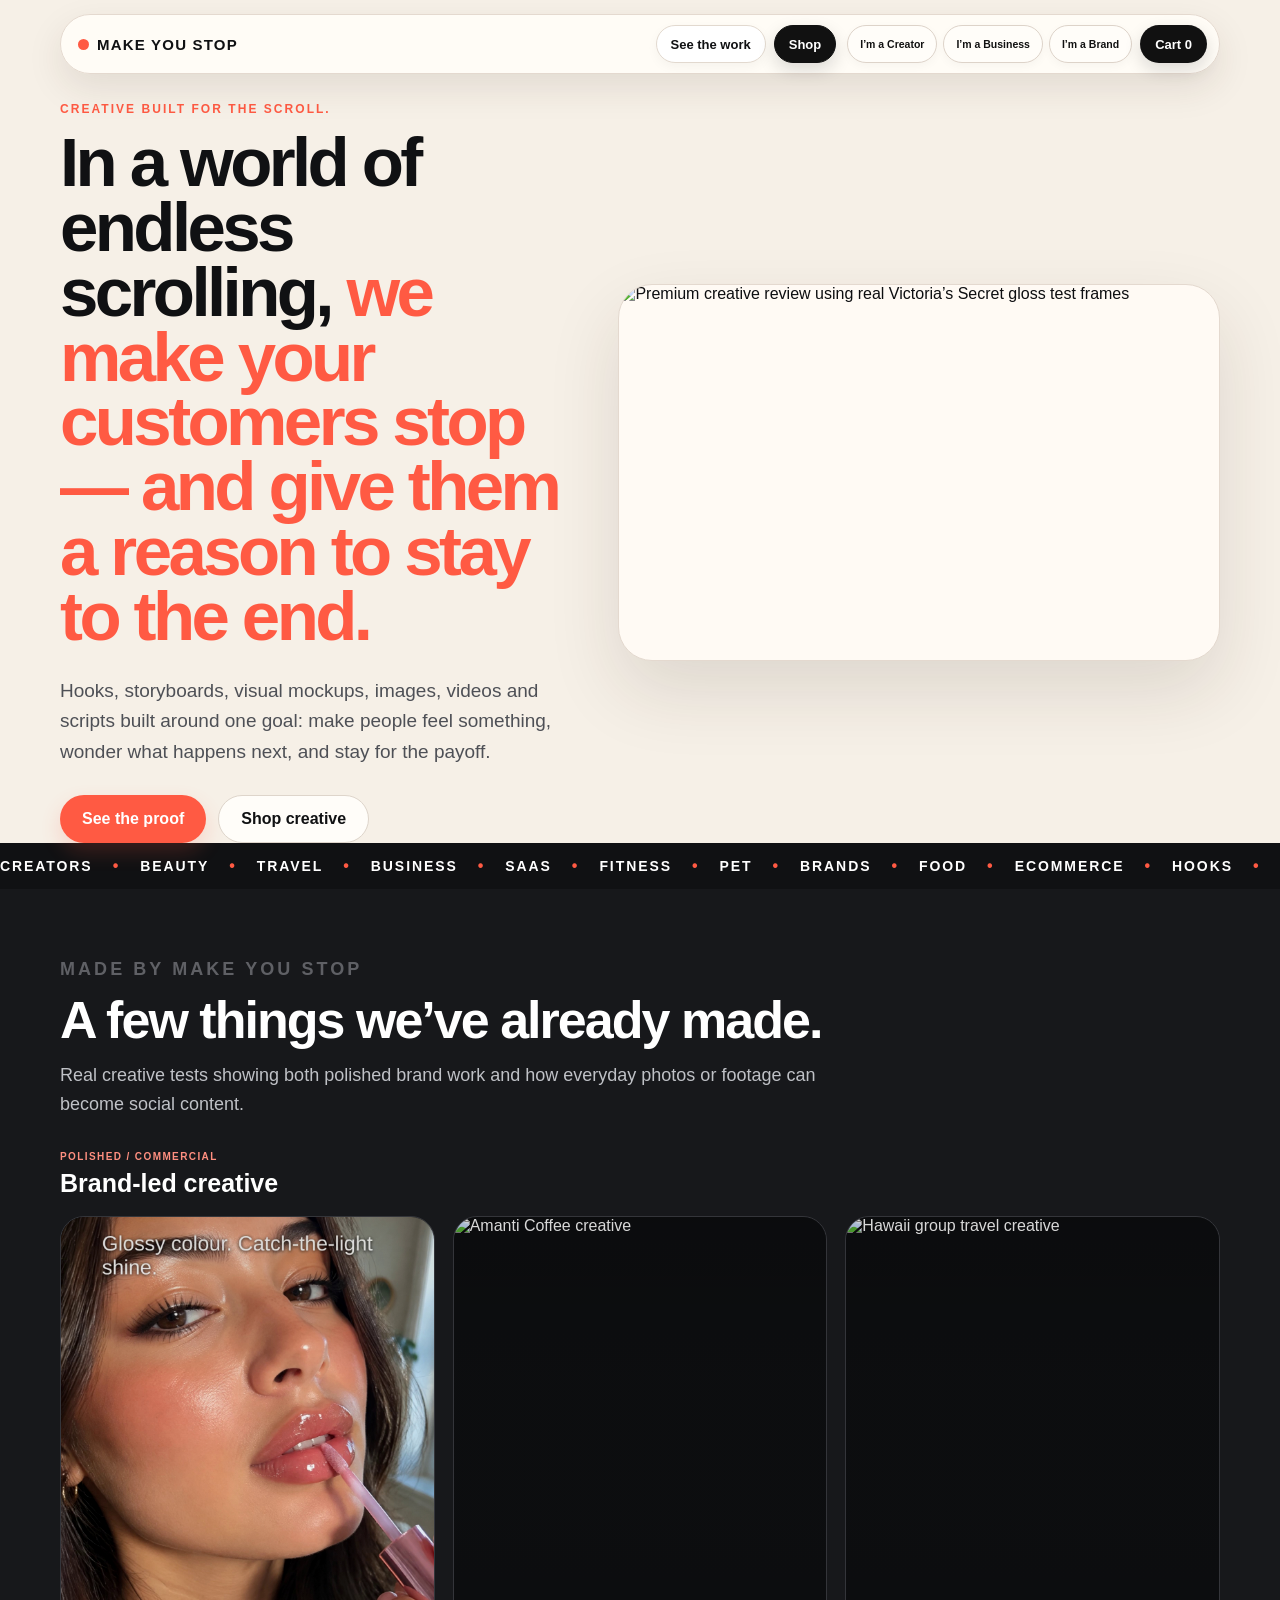
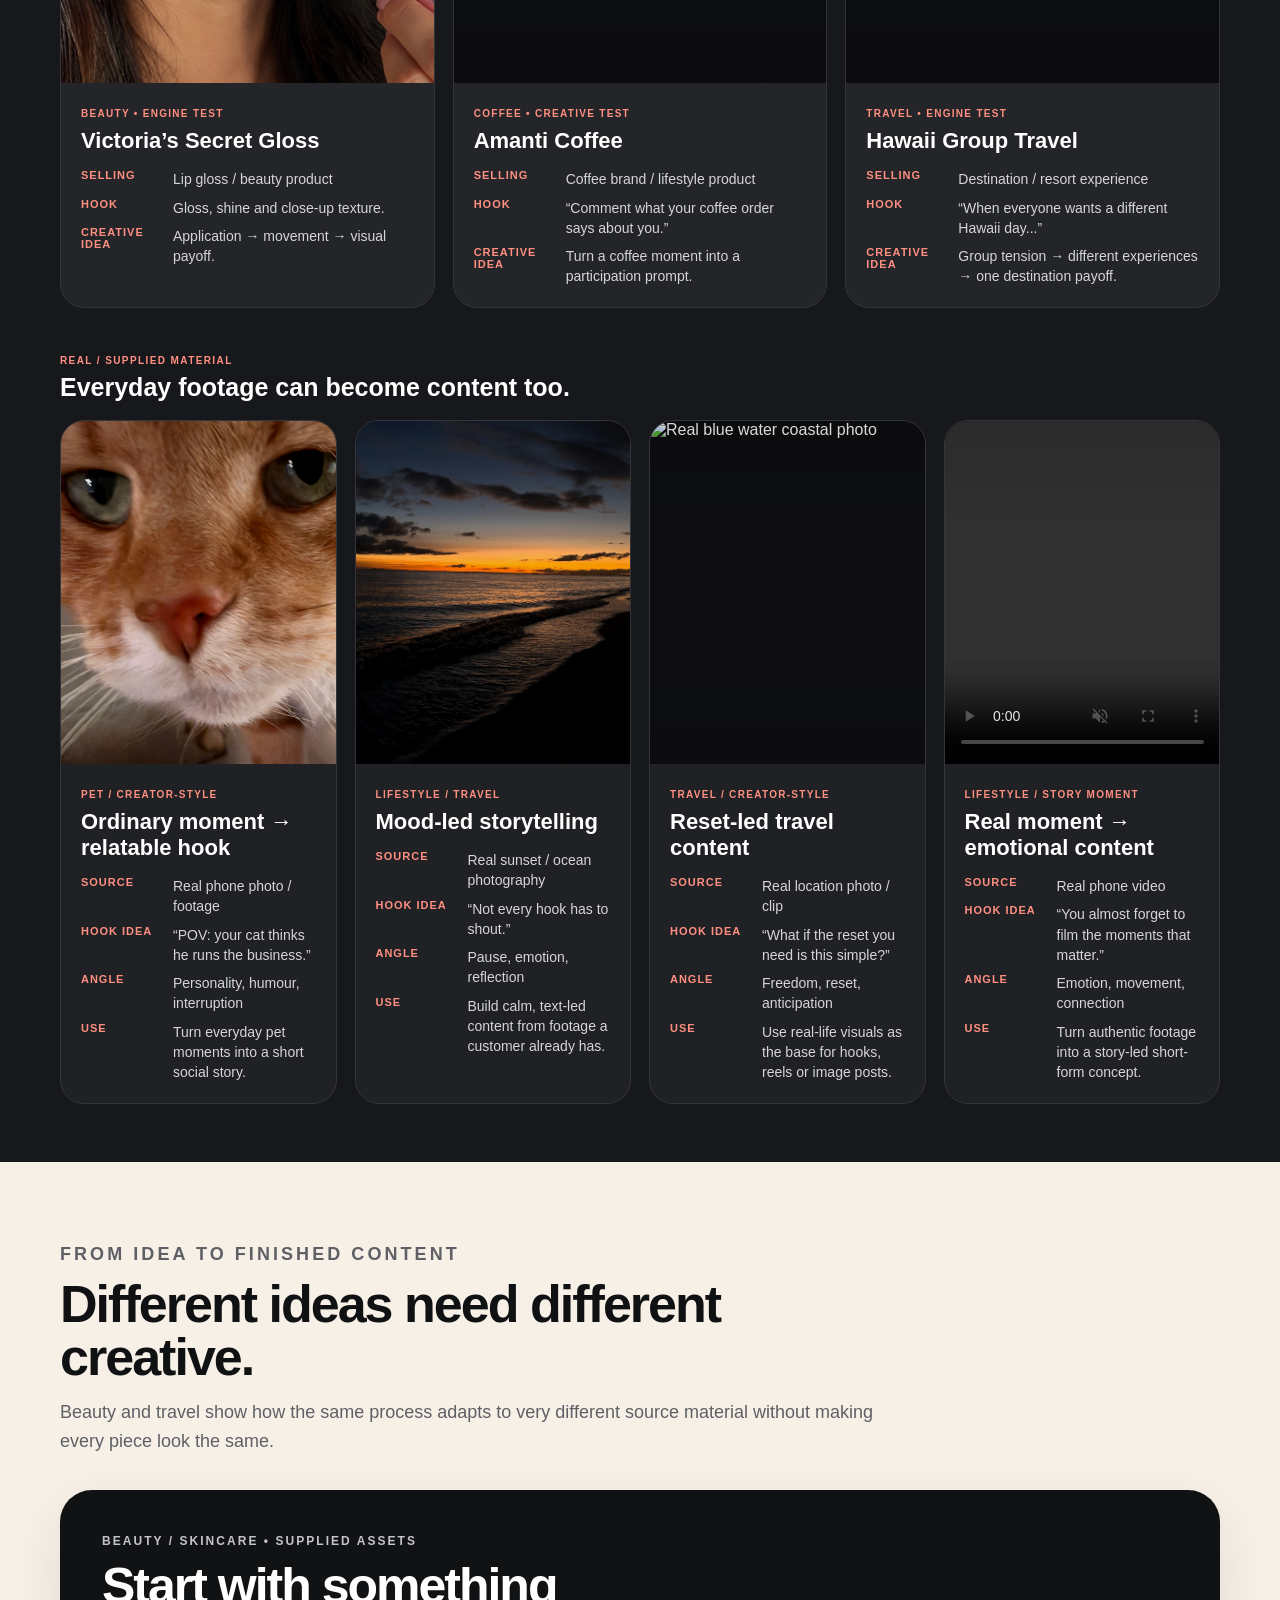
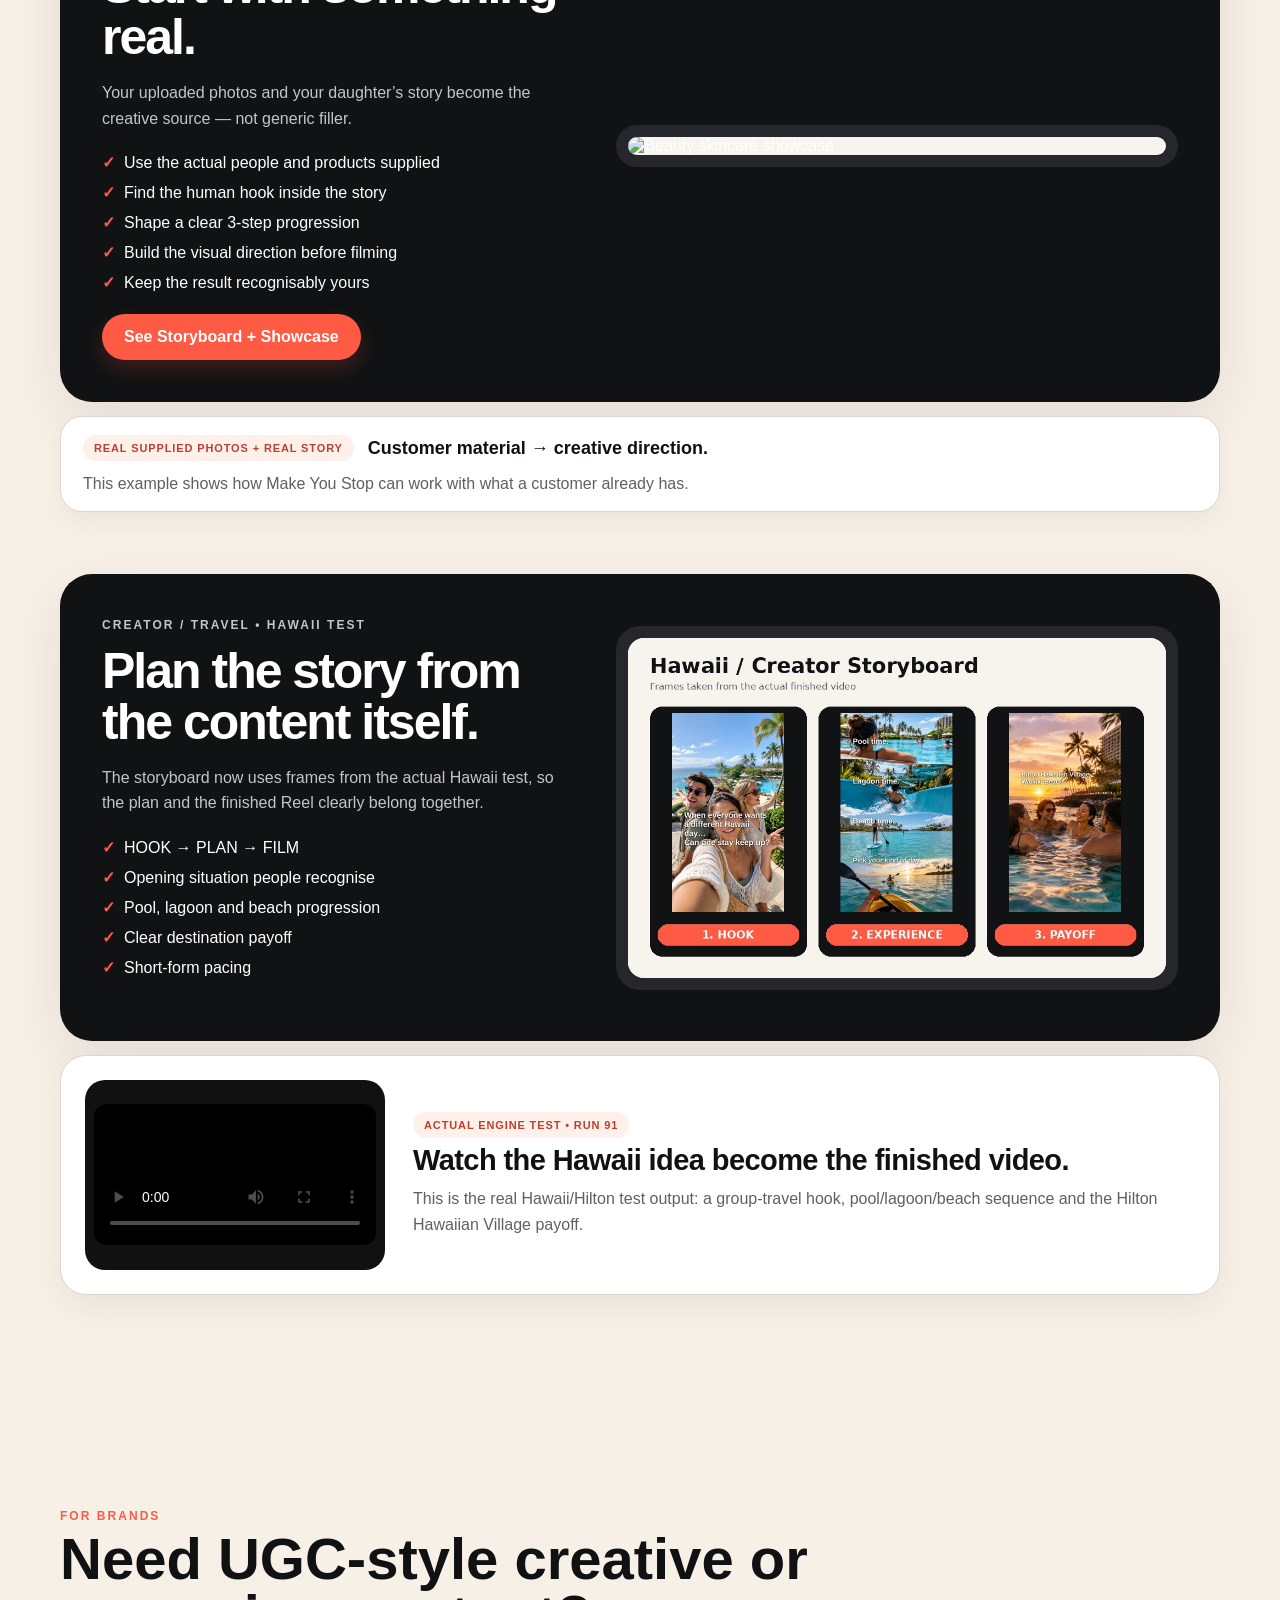
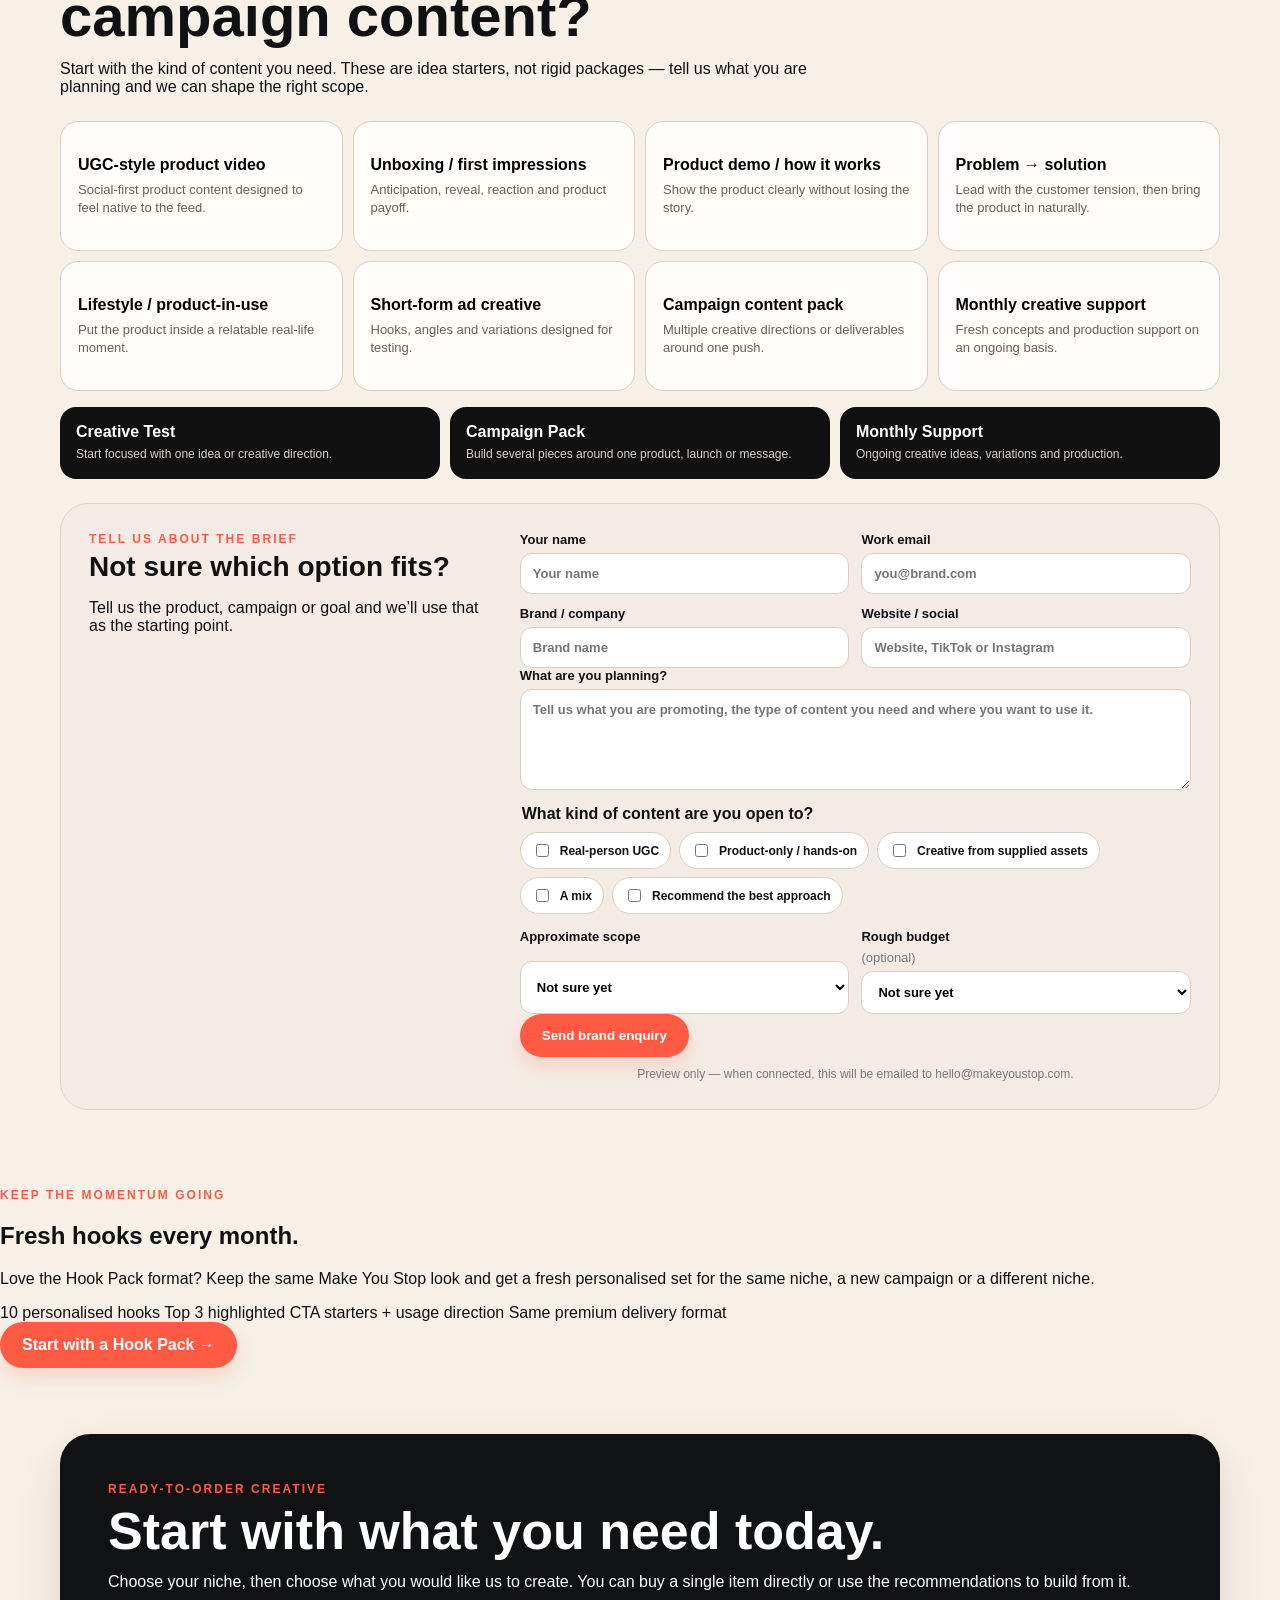
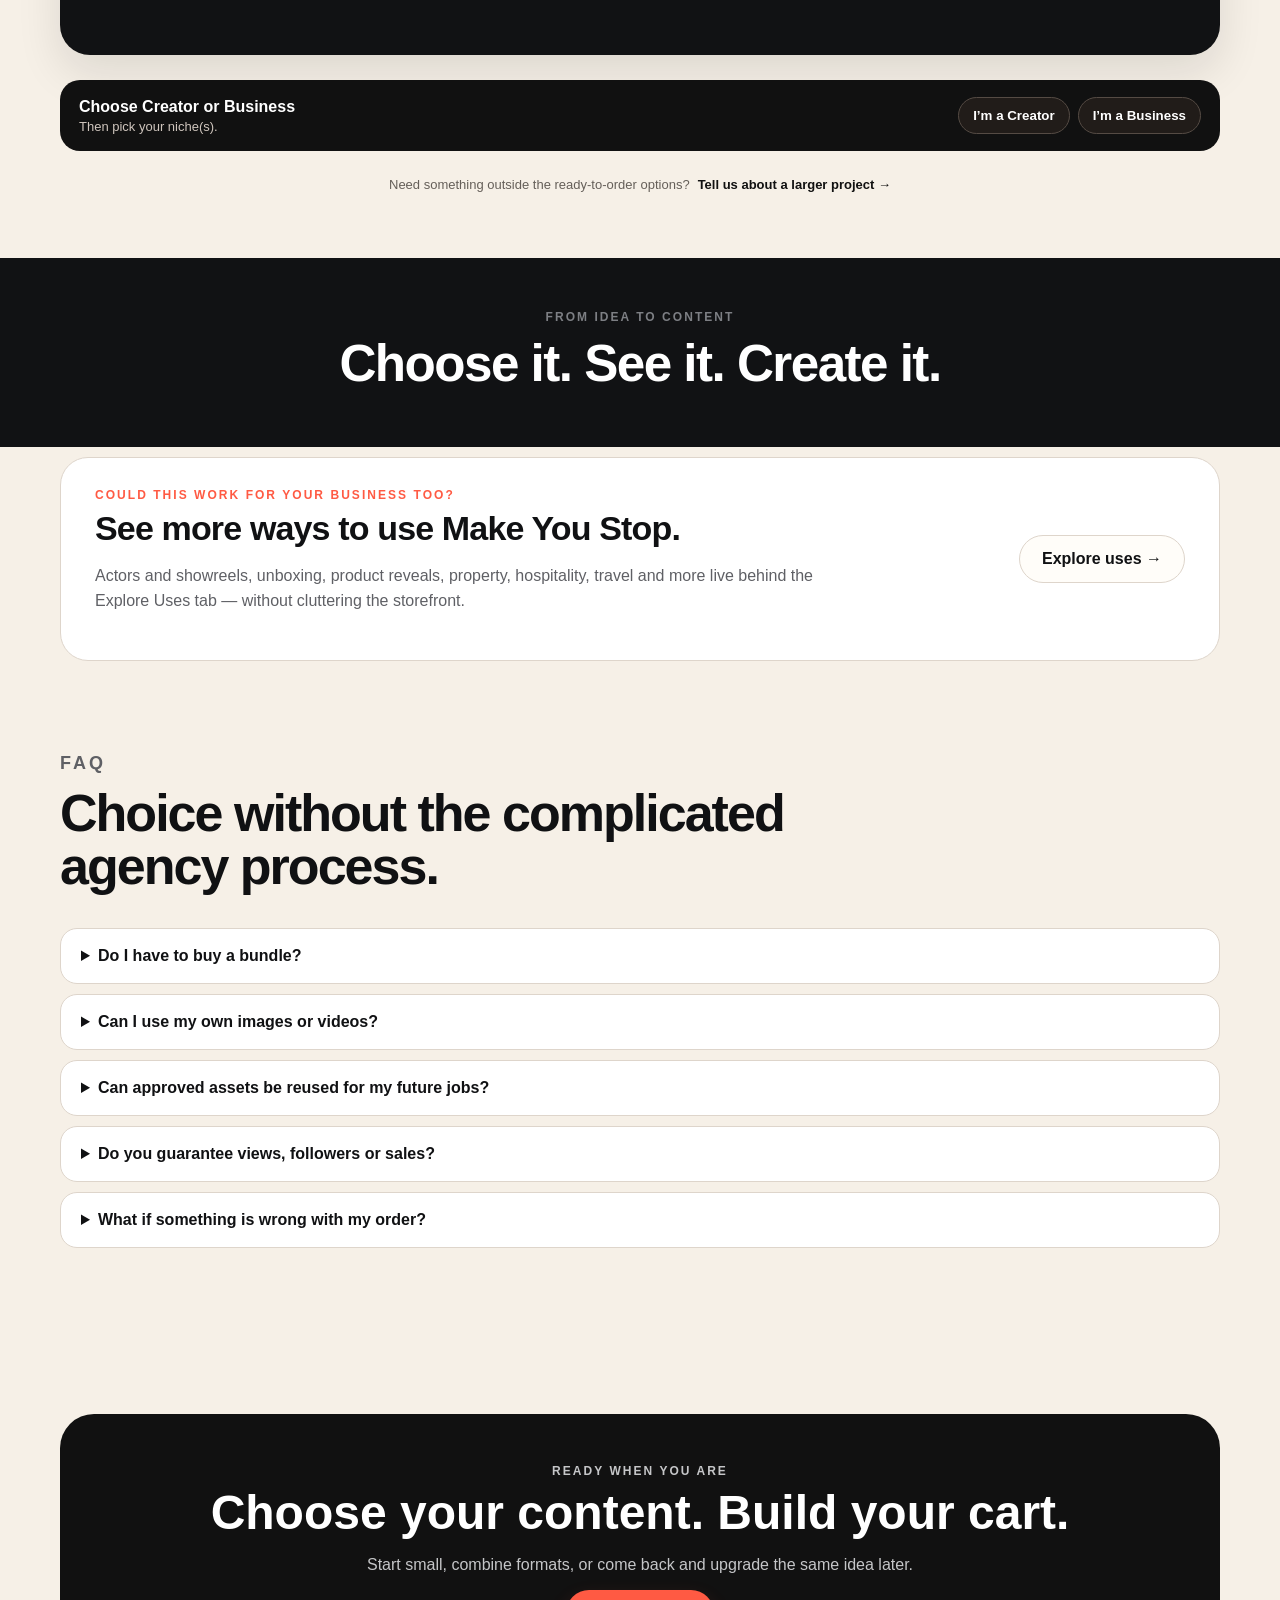
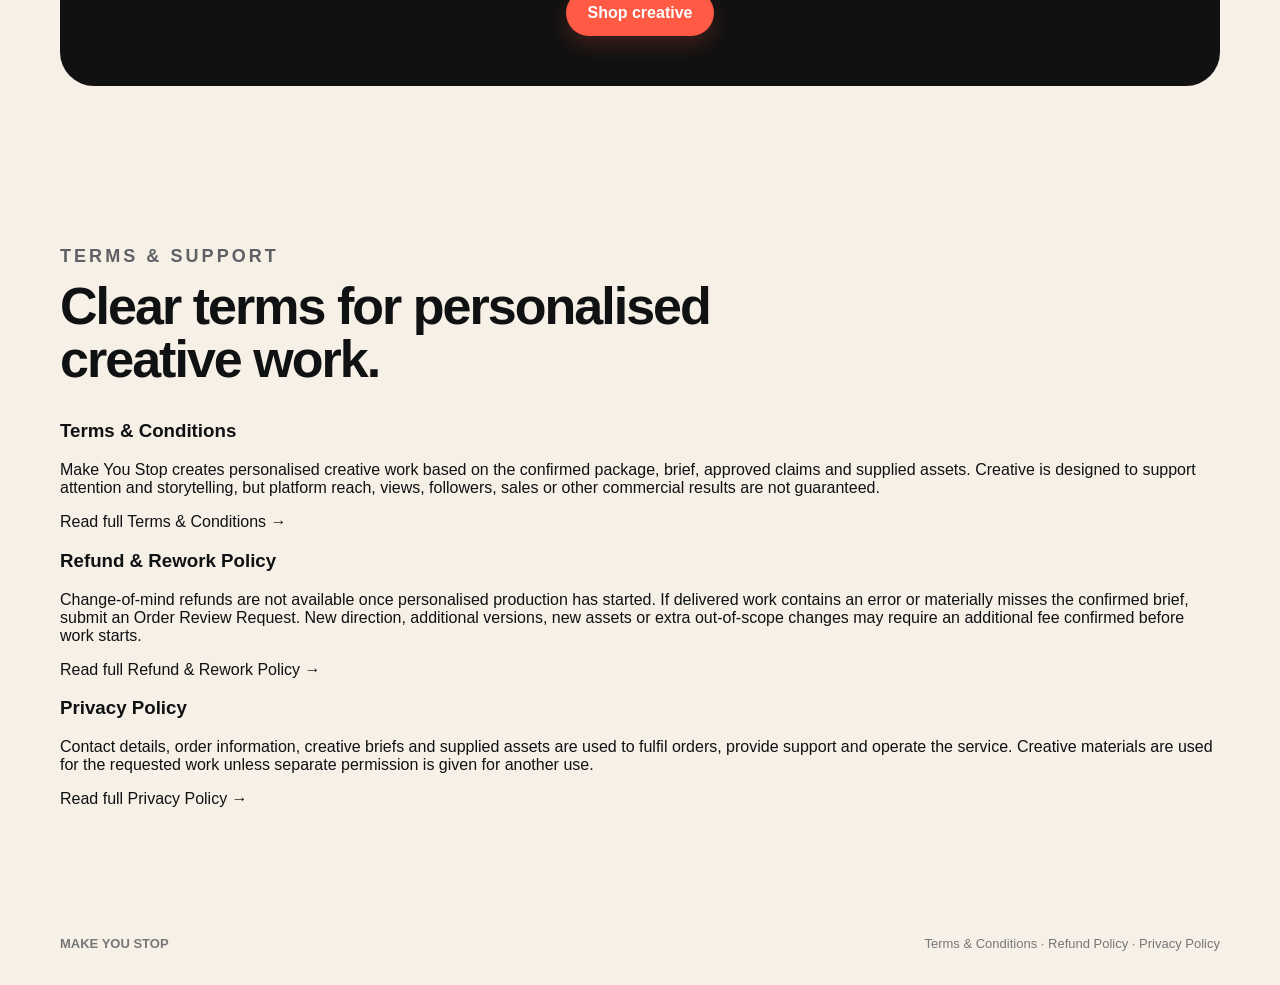
==== commit dfaa25dd: "Add prefilled Image Words landing-page test mode" ====
--- a/index.html
+++ b/index.html
@@ -569,7 +569,60 @@
   }
 }
 
+function applyControlledTestContext(){
+  const params=new URLSearchParams(window.location.search);
+  if(params.get('controlled_test')!=='image_words')return;
+
+  const product=catalog.find(p=>p.key==='image_words');
+  if(!product)return;
+
+  audience='creator';
+  selectedNiches=['Beauty / Skincare'];
+  primaryKeys=new Set(['image_words']);
+  recommendedKeys=new Set();
+
+  cart=[{
+    id:'controlled_image_words_preview',
+    key:'image_words',
+    name:product.name,
+    price:product.price,
+    audience:'creator',
+    qty:1,
+    unitNiches:['Beauty / Skincare'],
+    brief:null,
+    intentId:null
+  }];
+
+  $('#shopAudienceLabel').textContent='Creator shop';
+  $('#shopNicheLabel').textContent='Beauty / Skincare';
+  show($('#helpFlow'));
+  show($('#shopResults'));
+  renderProducts();
+  renderCart();
+  openSmartBrief();
+
+  $('#briefPromotion').value='Realistic, affordable beauty content for everyday women who want simple makeup and skincare ideas that are practical and easy to follow.';
+  $('#briefBrand').value='I create relatable Beauty / Skincare content for women who enjoy makeup and skincare but do not want complicated routines or to buy every viral product. I share realistic routines, affordable beauty finds, honest product opinions and simple everyday tips.';
+  $('#briefMessage').value='Beauty does not have to be complicated or expensive. Small changes to your routine can make everyday makeup and skincare feel easier, more achievable and more enjoyable.';
+
+  const tiktok=document.querySelector('input[name="briefPlatform"][value="TikTok"]');
+  if(tiktok)tiktok.checked=true;
+
+  const cta=$('#briefCta');
+  if(cta)cta.value='Follow my page for realistic beauty routines, honest product finds and simple everyday beauty ideas.';
+
+  const url=$('#briefUrl');
+  if(url)url.value='https://makeyoustop.com';
+
+  const assets=$('#briefAssets');
+  if(assets)assets.value='mys_decide';
+
+  $('#briefNotes').value='Create one finished static Image / Words social creative with a clear story or message. Keep it relatable, visually clear and social-first. Include strong on-image wording, caption direction, CTA direction and useful topic suggestions. Avoid clickbait or overly polished advertising language.';
+  $('#briefStatus').textContent='Controlled Image / Words test prefill — review, then continue to Stripe Sandbox.';
+}
+
 renderCart();
 applyReturnOrderContext();
+applyControlledTestContext();
 </script>
 </body></html>
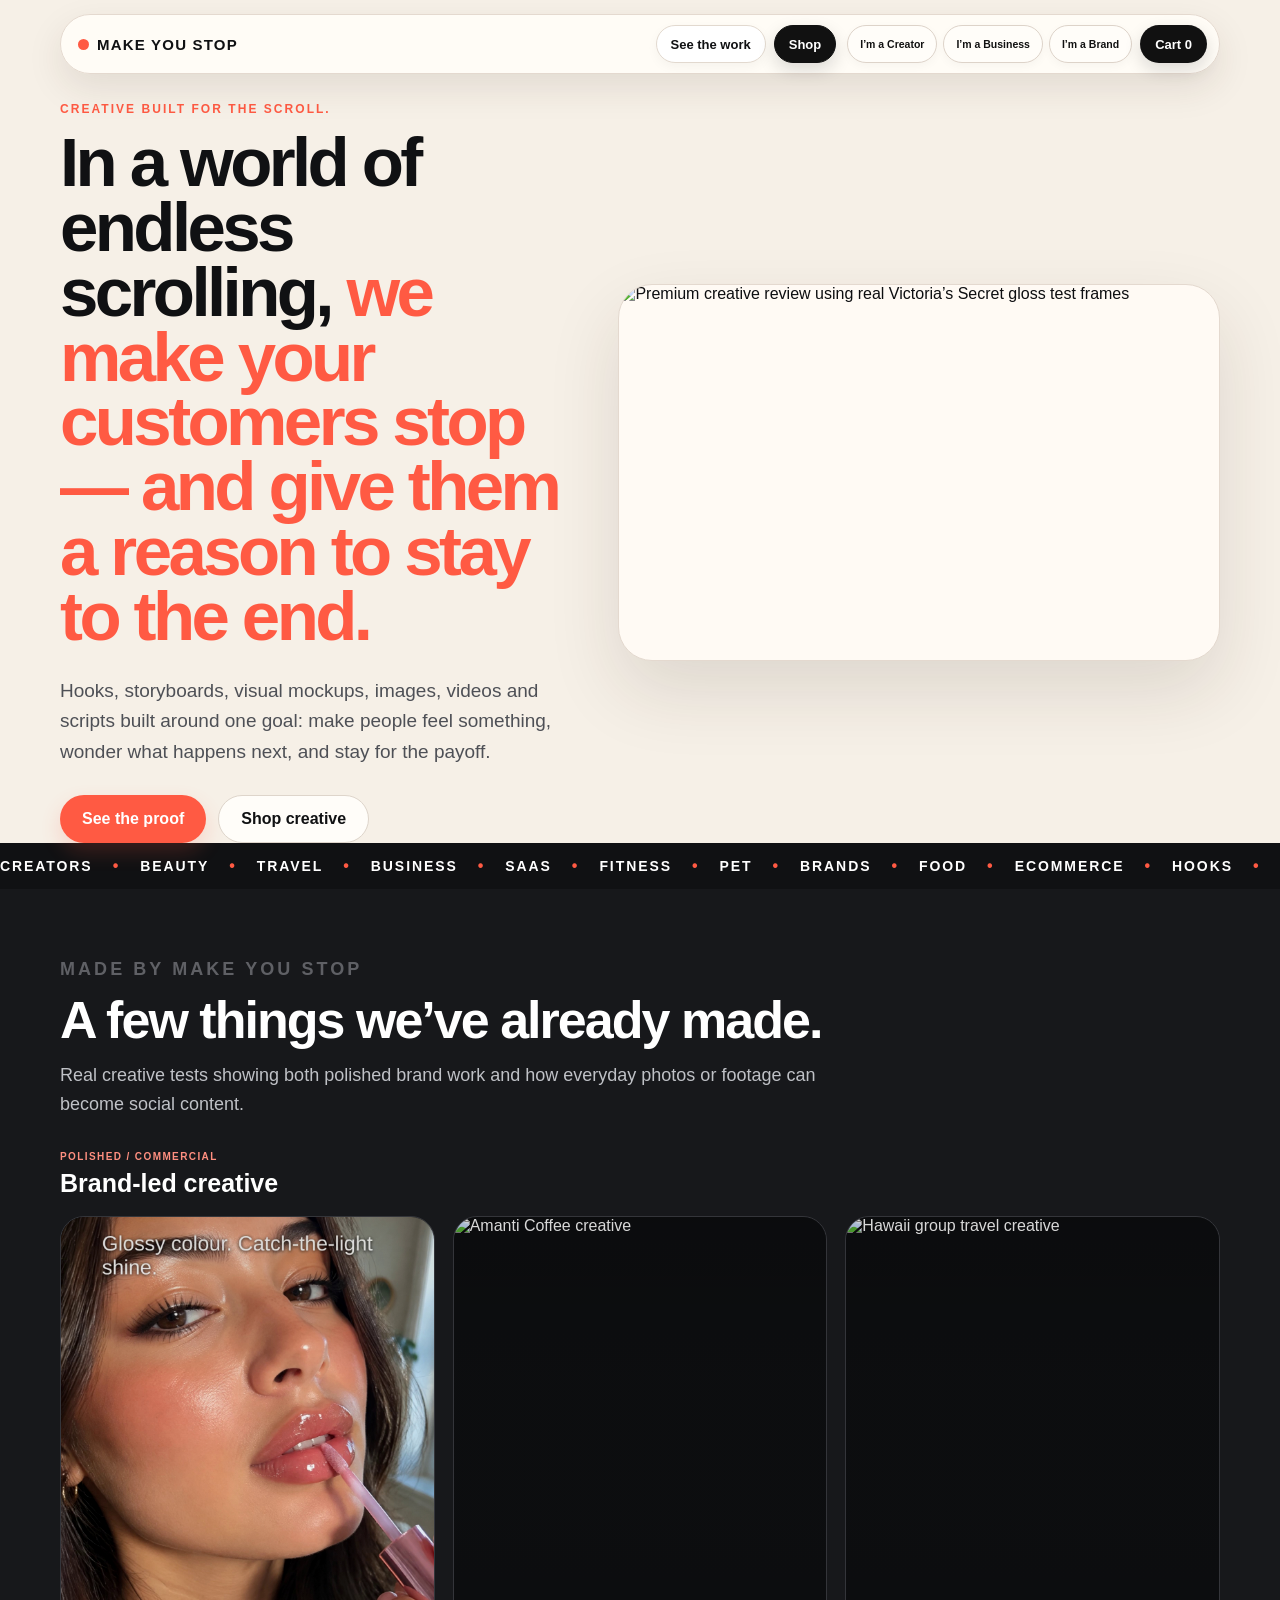
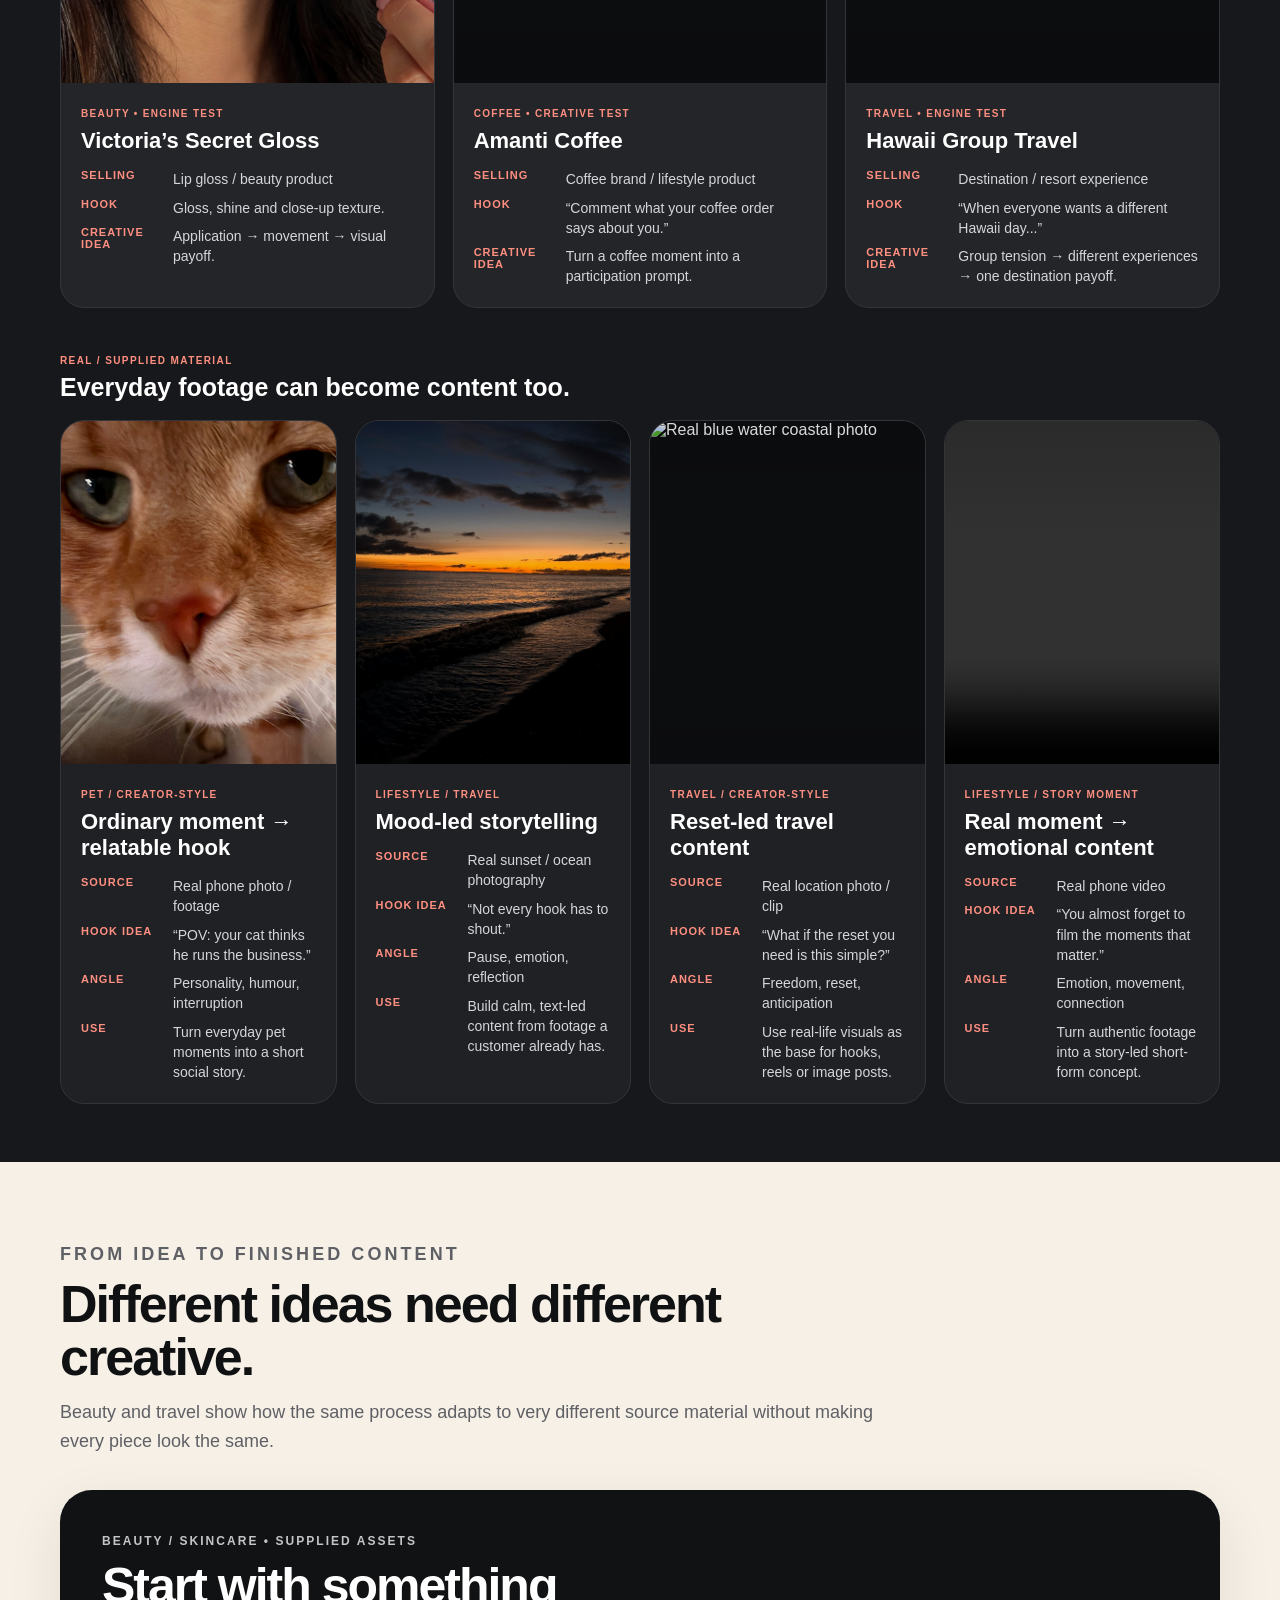
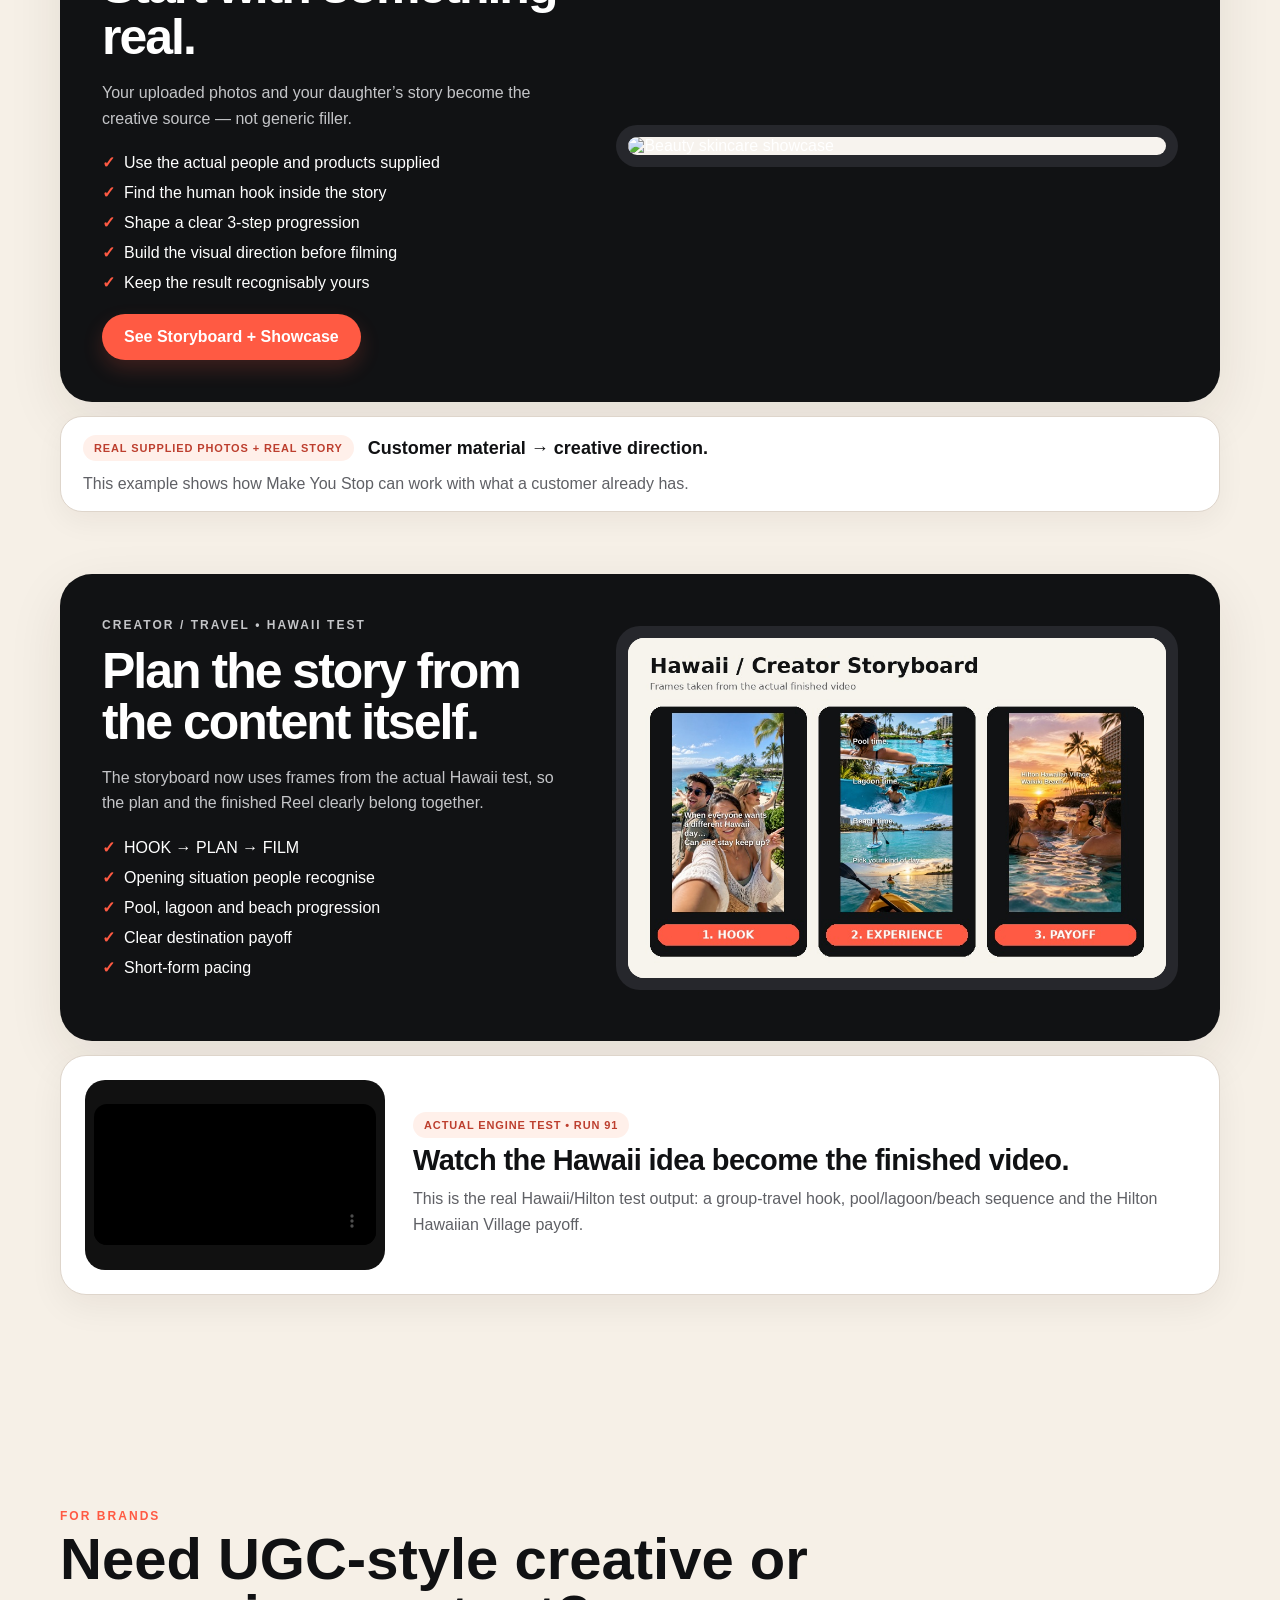
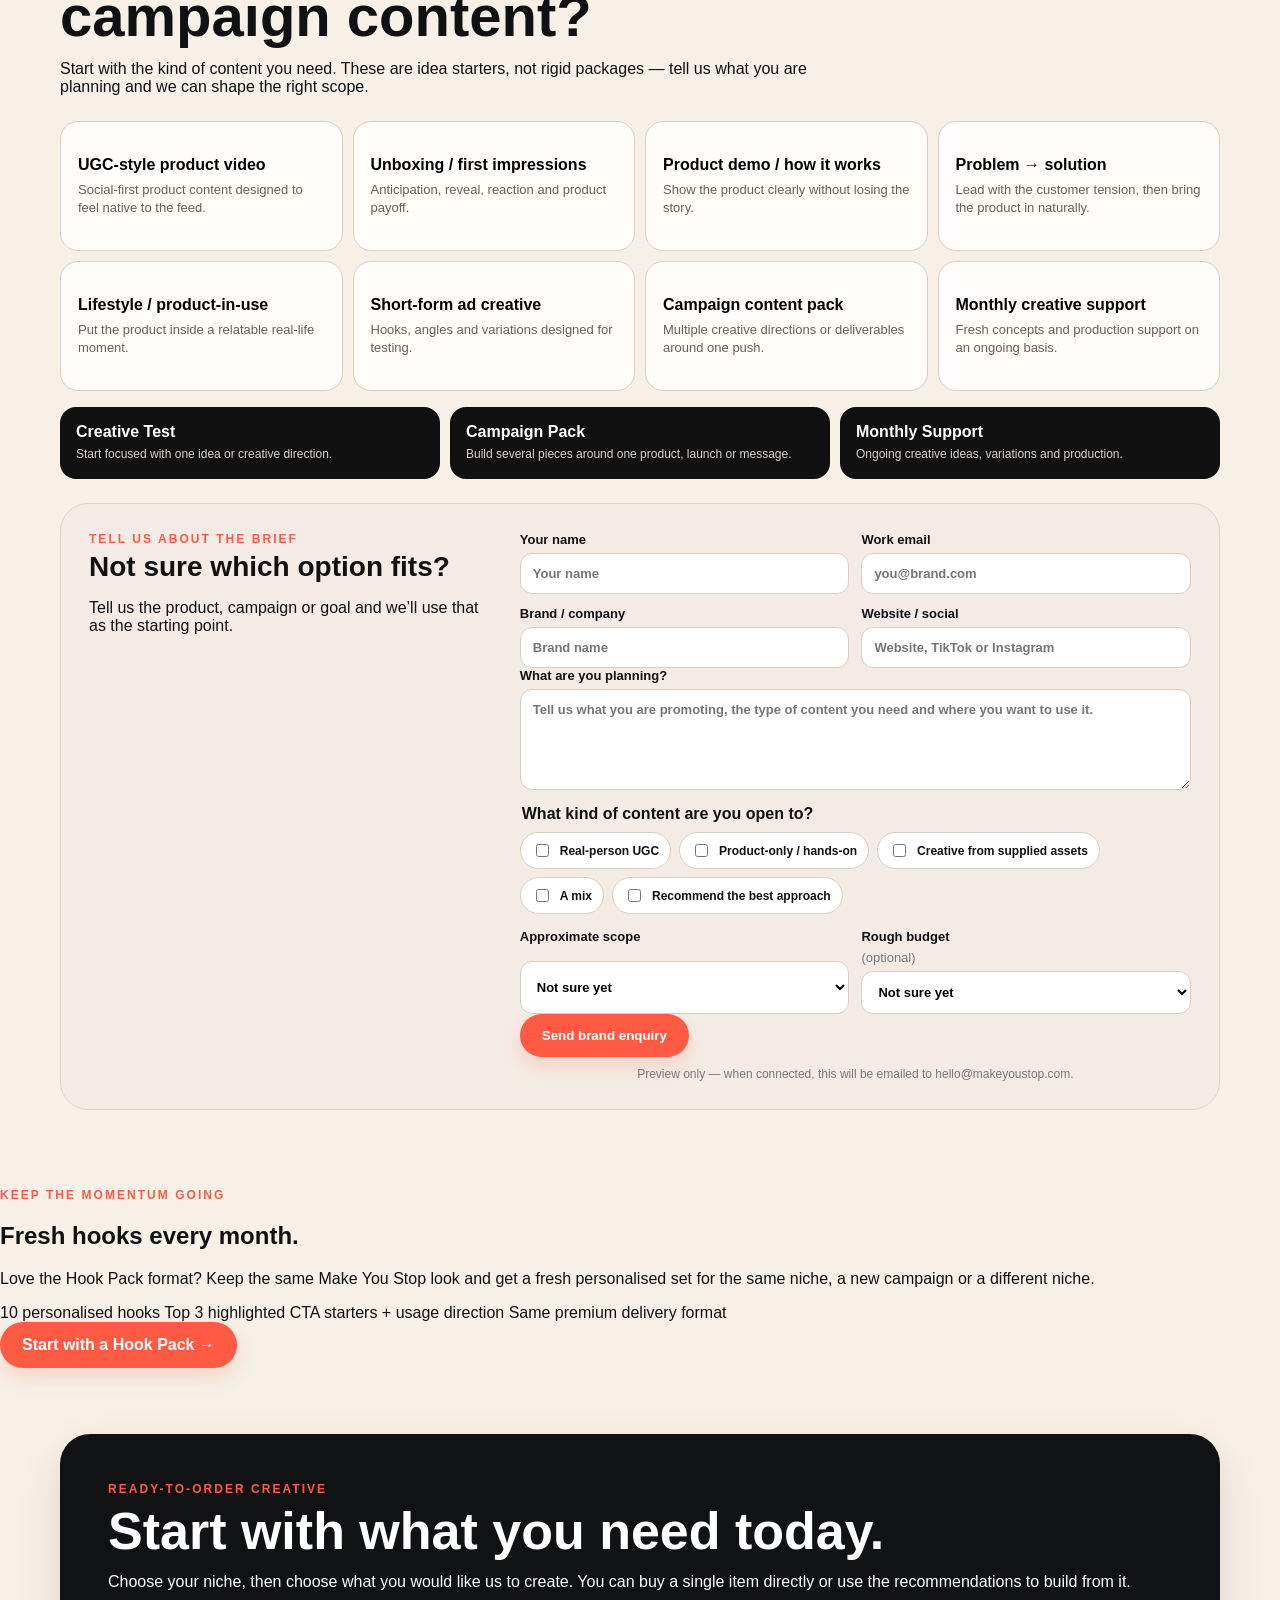
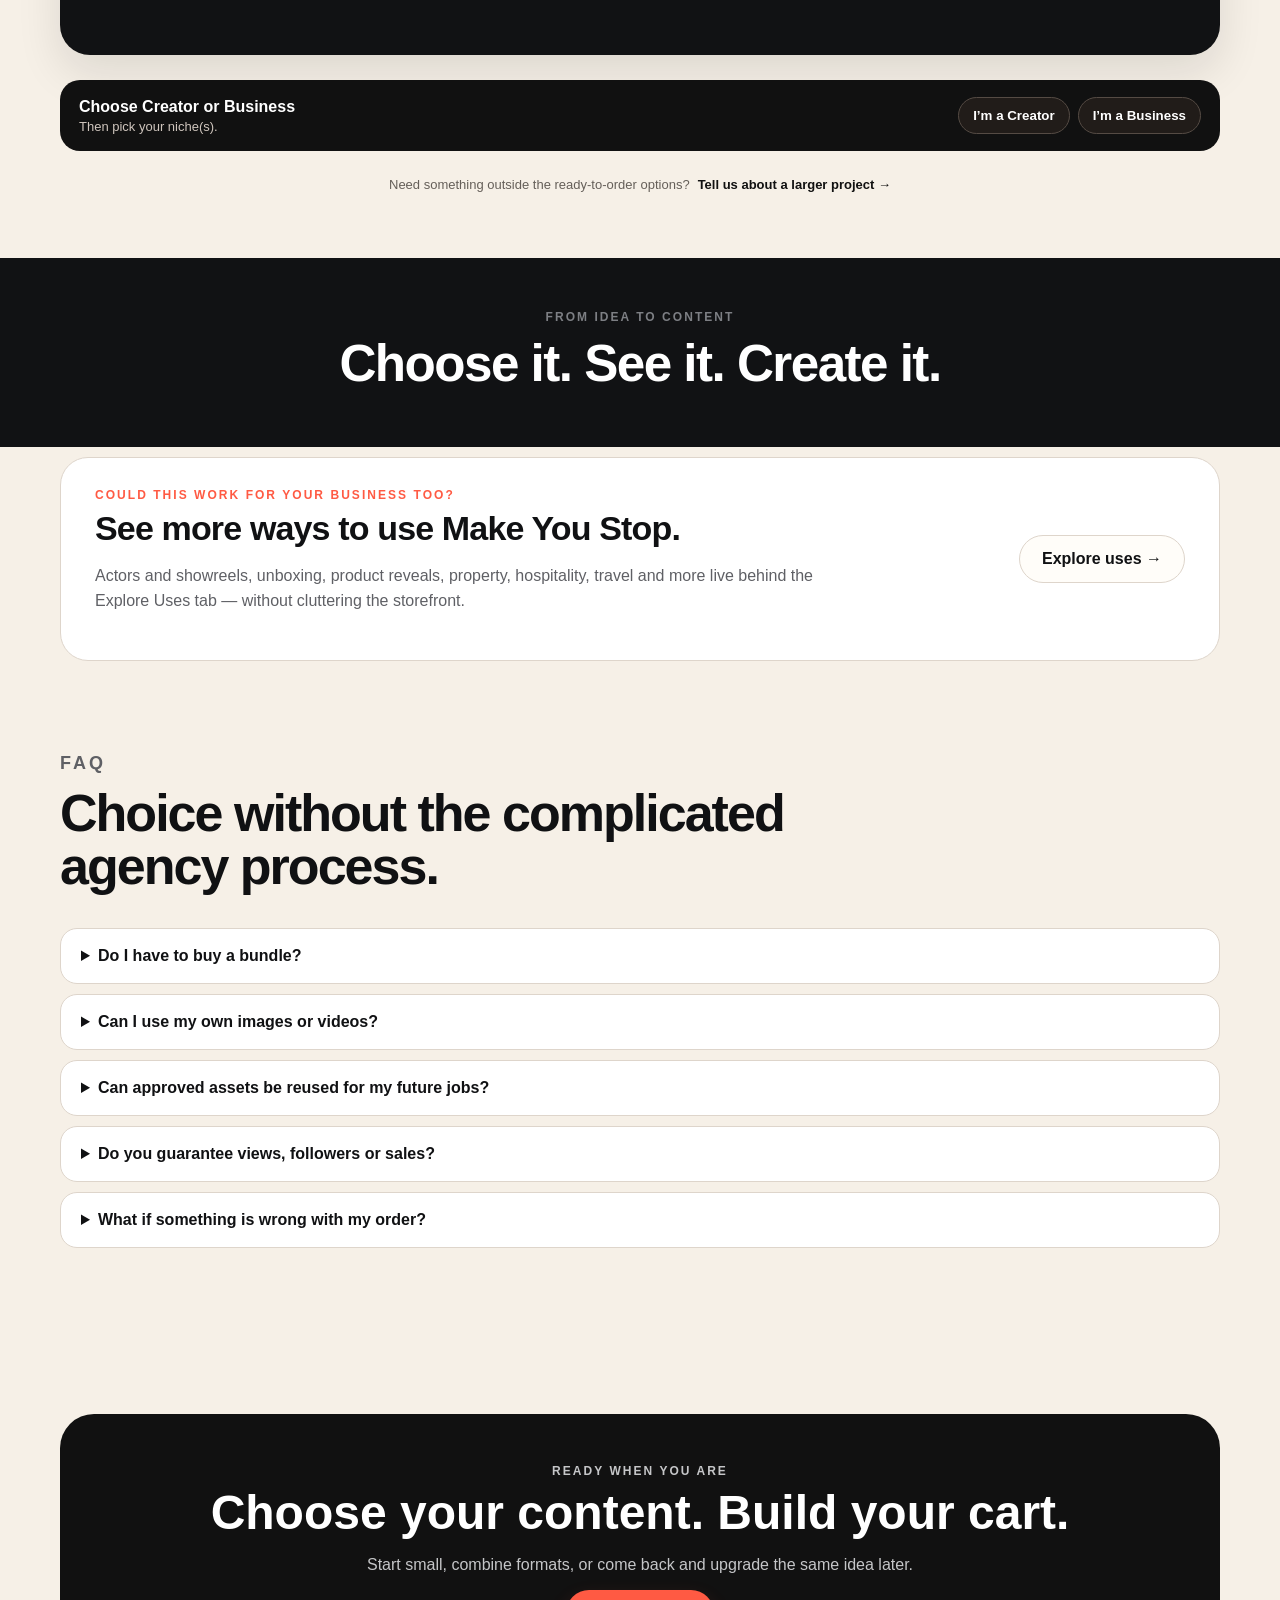
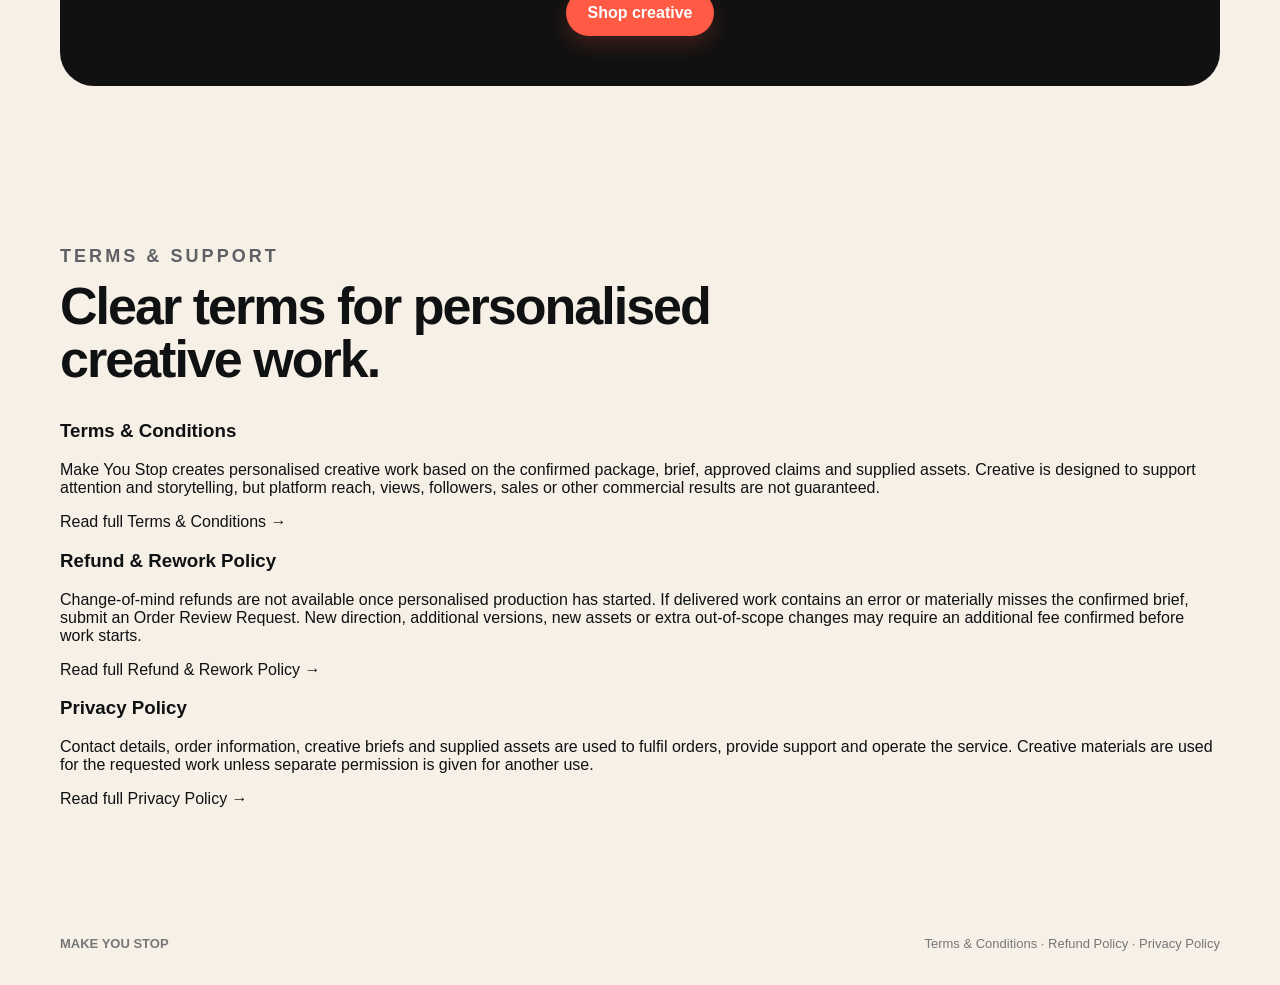
==== commit 5573369b: "Add prefilled landing-page test mode for all paid lanes" ====
--- a/index.html
+++ b/index.html
@@ -571,19 +571,53 @@
 
 function applyControlledTestContext(){
   const params=new URLSearchParams(window.location.search);
-  if(params.get('controlled_test')!=='image_words')return;
-
-  const product=catalog.find(p=>p.key==='image_words');
+  const key=params.get('controlled_test');
+  const configs={
+    hooks:{
+      notes:'Create 10 personalised hooks for this Beauty / Skincare creator. Keep them conversational, specific to real beauty frustrations or routines, and curiosity-led without sounding like clickbait. Include varied creative angles, top hooks, CTA starters and practical usage direction.'
+    },
+    image_words:{
+      notes:'Create one finished static Image / Words social creative with a clear story or message. Keep it relatable, visually clear and social-first. Include strong on-image wording, caption direction, CTA direction and useful topic suggestions. Avoid clickbait or overly polished advertising language.'
+    },
+    what_to_say_guide:{
+      notes:'Create a practical What to Say Guide for this Beauty / Skincare creator. Include a strong opening, clear speaking/content direction, useful talking points, pacing guidance and a natural CTA. Keep it conversational and easy to use on camera.',
+      filming:'Speaking to camera'
+    },
+    storyboard:{
+      notes:'Create one Storyboard Direction for this Beauty / Skincare creator. Map a clear hook, emotional angle, story progression, visual direction, payoff and CTA. Keep the filming plan realistic for a creator using a phone.',
+      filming:'Yes'
+    },
+    storyboard_showcase:{
+      notes:'Create the purchased Storyboard + Visual Showcase for this Beauty / Skincare creator. Include the storyboard direction, strongest story beats, 3–5 visual concept frames, camera/framing guidance, payoff and CTA direction.',
+      filming:'Yes'
+    },
+    guide_ebook:{
+      notes:'Create a compact polished Beauty / Skincare mini eBook around one clear practical topic. Make it useful, easy to follow and ready to send. Include a clear structure, key takeaways, action steps and a natural next step.',
+      guide_outcome:'Help everyday women simplify their makeup and skincare routine with realistic, affordable steps they can actually use.',
+      must_include:'Practical routine ideas, affordable beauty thinking, common mistakes to avoid and simple next steps.',
+      template_key:'beginner_guide'
+    },
+    unboxing_product_reveal:{
+      notes:'Create an Unboxing / Product Reveal concept for this Beauty / Skincare creator. Build anticipation, reveal sequence, product close-up direction, payoff and CTA around a realistic social-first beauty moment.'
+    },
+    video_reel:{
+      notes:'Create one finished short-form Video / Reel for this Beauty / Skincare creator. Use a strong opening, clear social-first story progression, text-led visual treatment and payoff. No customer voiceover or music is required in the delivered video.'
+    }
+  };
+  const cfg=configs[key];
+  if(!cfg)return;
+
+  const product=catalog.find(p=>p.key===key);
   if(!product)return;
 
   audience='creator';
   selectedNiches=['Beauty / Skincare'];
-  primaryKeys=new Set(['image_words']);
+  primaryKeys=new Set([key]);
   recommendedKeys=new Set();
 
   cart=[{
-    id:'controlled_image_words_preview',
-    key:'image_words',
+    id:'controlled_'+key+'_preview',
+    key,
     name:product.name,
     price:product.price,
     audience:'creator',
@@ -617,8 +651,20 @@
   const assets=$('#briefAssets');
   if(assets)assets.value='mys_decide';
 
-  $('#briefNotes').value='Create one finished static Image / Words social creative with a clear story or message. Keep it relatable, visually clear and social-first. Include strong on-image wording, caption direction, CTA direction and useful topic suggestions. Avoid clickbait or overly polished advertising language.';
-  $('#briefStatus').textContent='Controlled Image / Words test prefill — review, then continue to Stripe Sandbox.';
+  const filming=$('#briefFilming');
+  if(filming&&cfg.filming)filming.value=cfg.filming;
+
+  const guideOutcome=$('#briefGuideOutcome');
+  if(guideOutcome&&cfg.guide_outcome)guideOutcome.value=cfg.guide_outcome;
+
+  const mustInclude=$('#briefMustInclude');
+  if(mustInclude&&cfg.must_include)mustInclude.value=cfg.must_include;
+
+  const template=$('#briefTemplate');
+  if(template&&cfg.template_key)template.value=cfg.template_key;
+
+  $('#briefNotes').value=cfg.notes;
+  $('#briefStatus').textContent='Controlled '+product.name+' test prefill — review, then continue to Stripe Sandbox.';
 }
 
 renderCart();
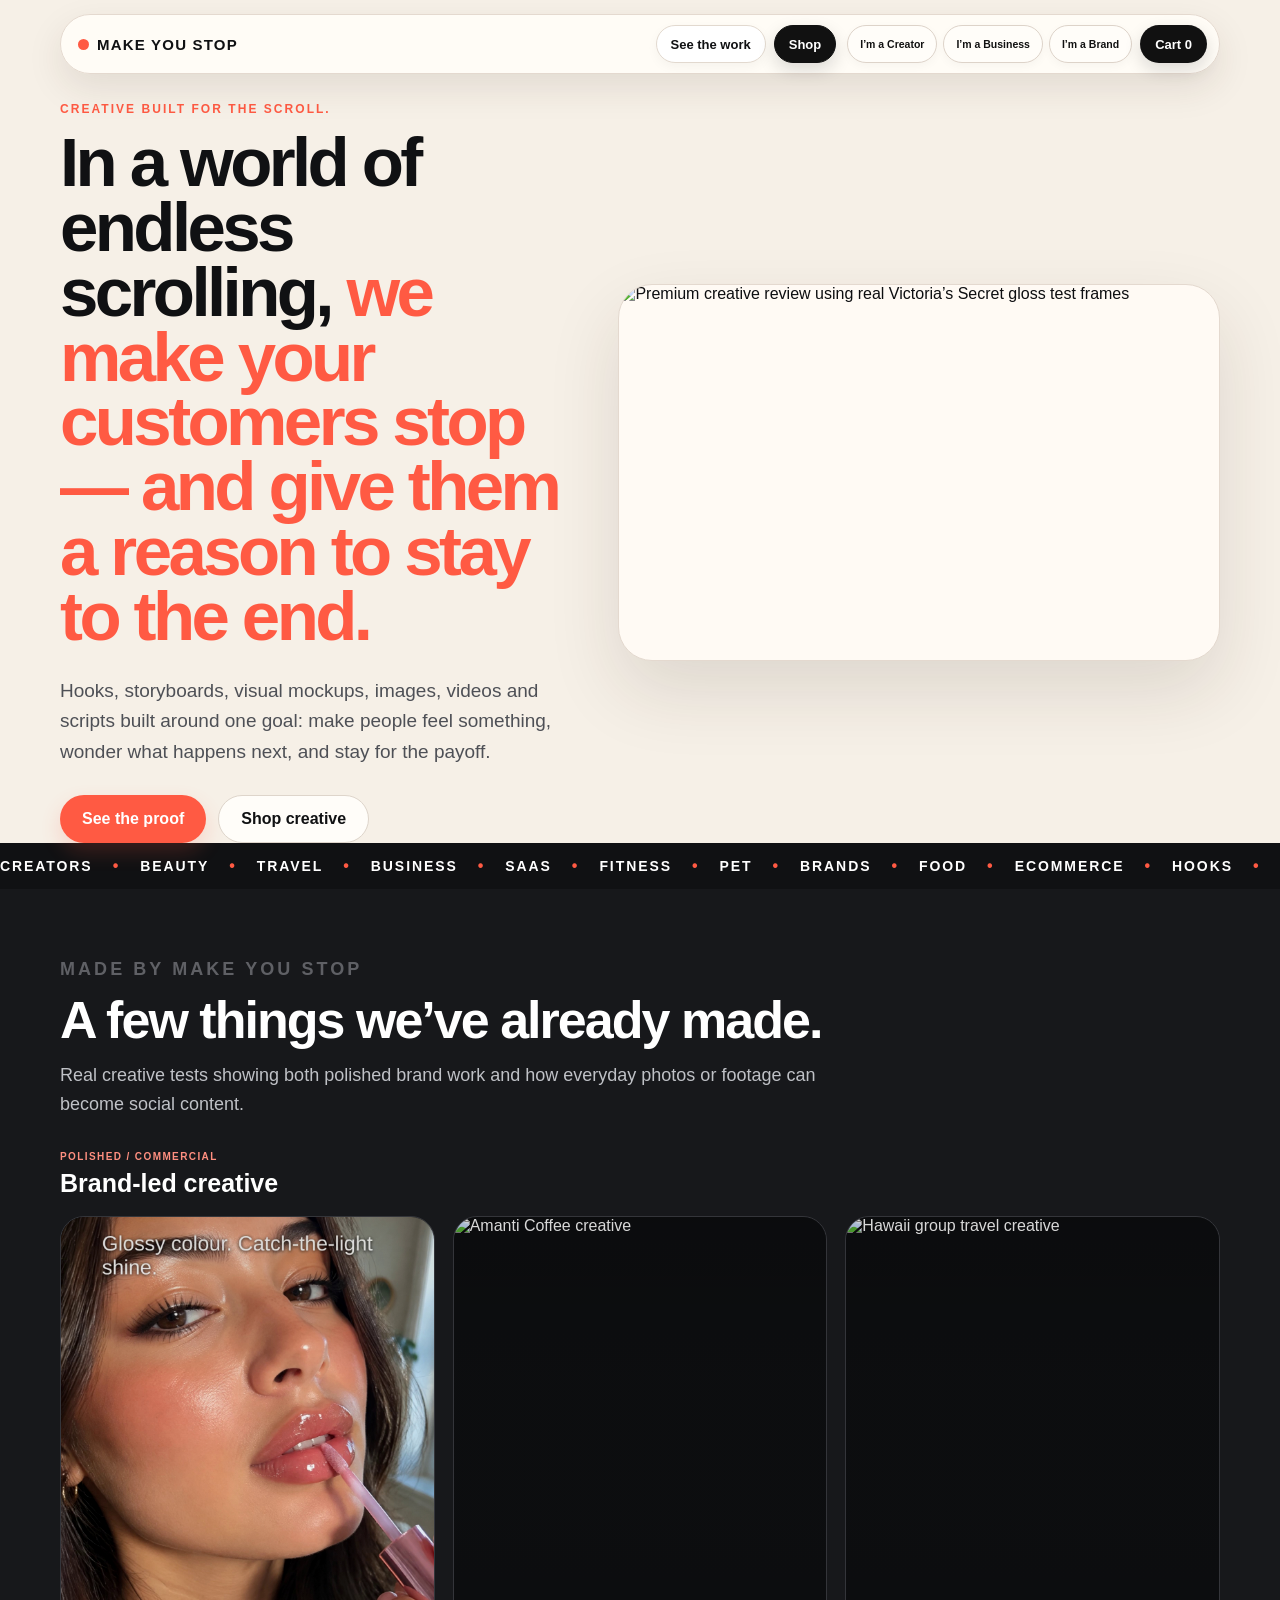
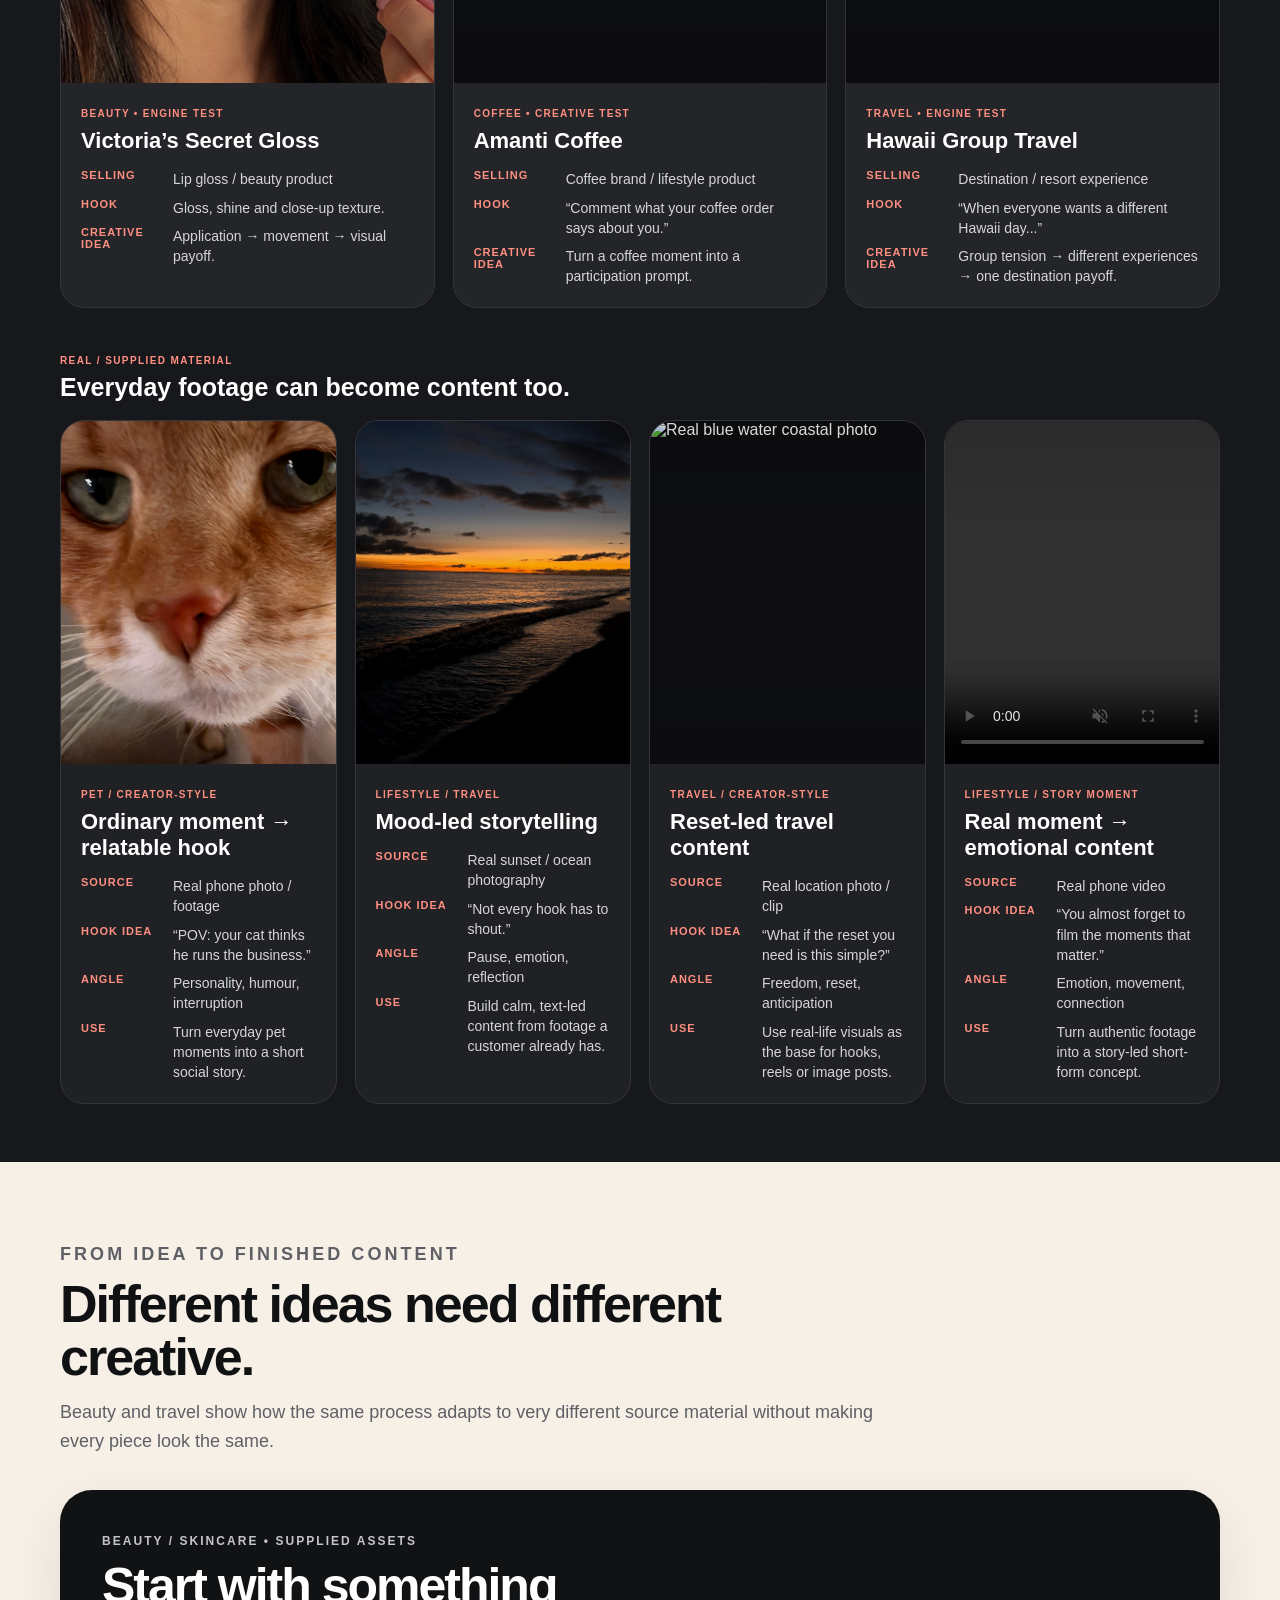
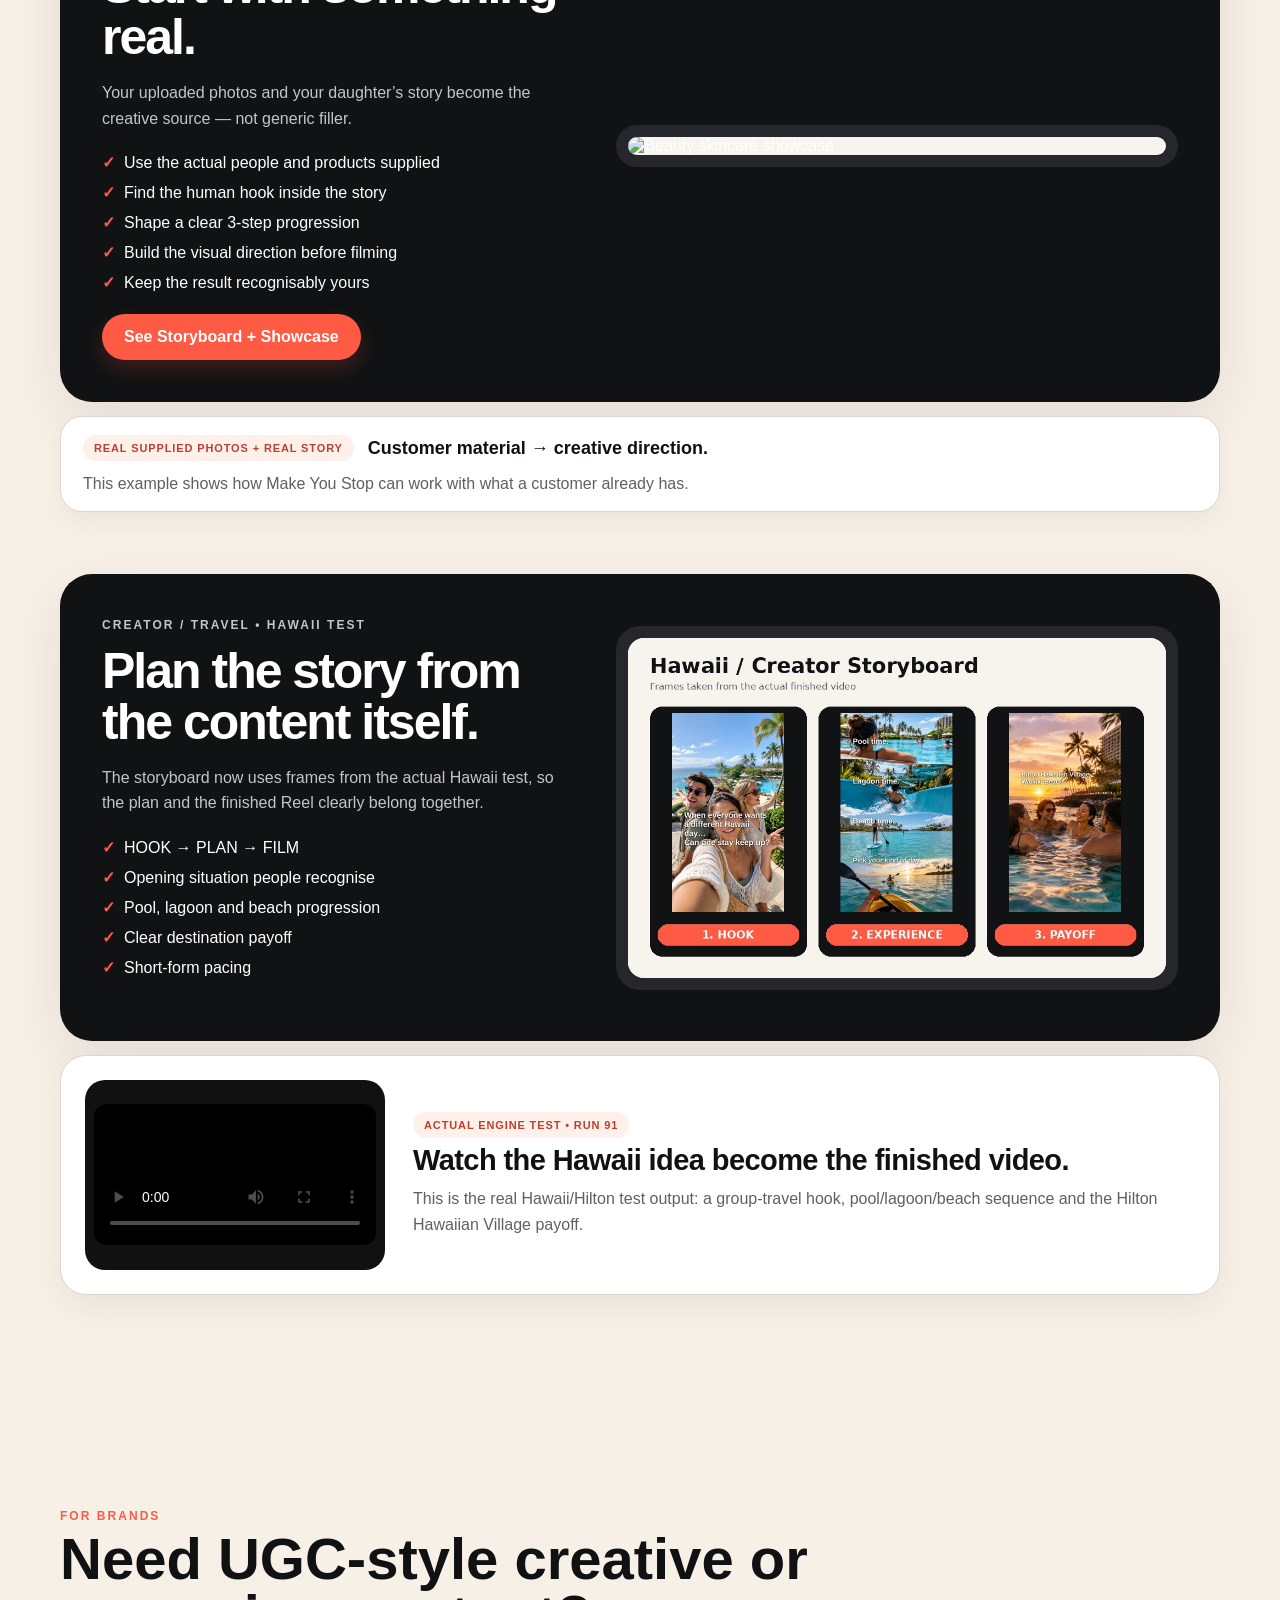
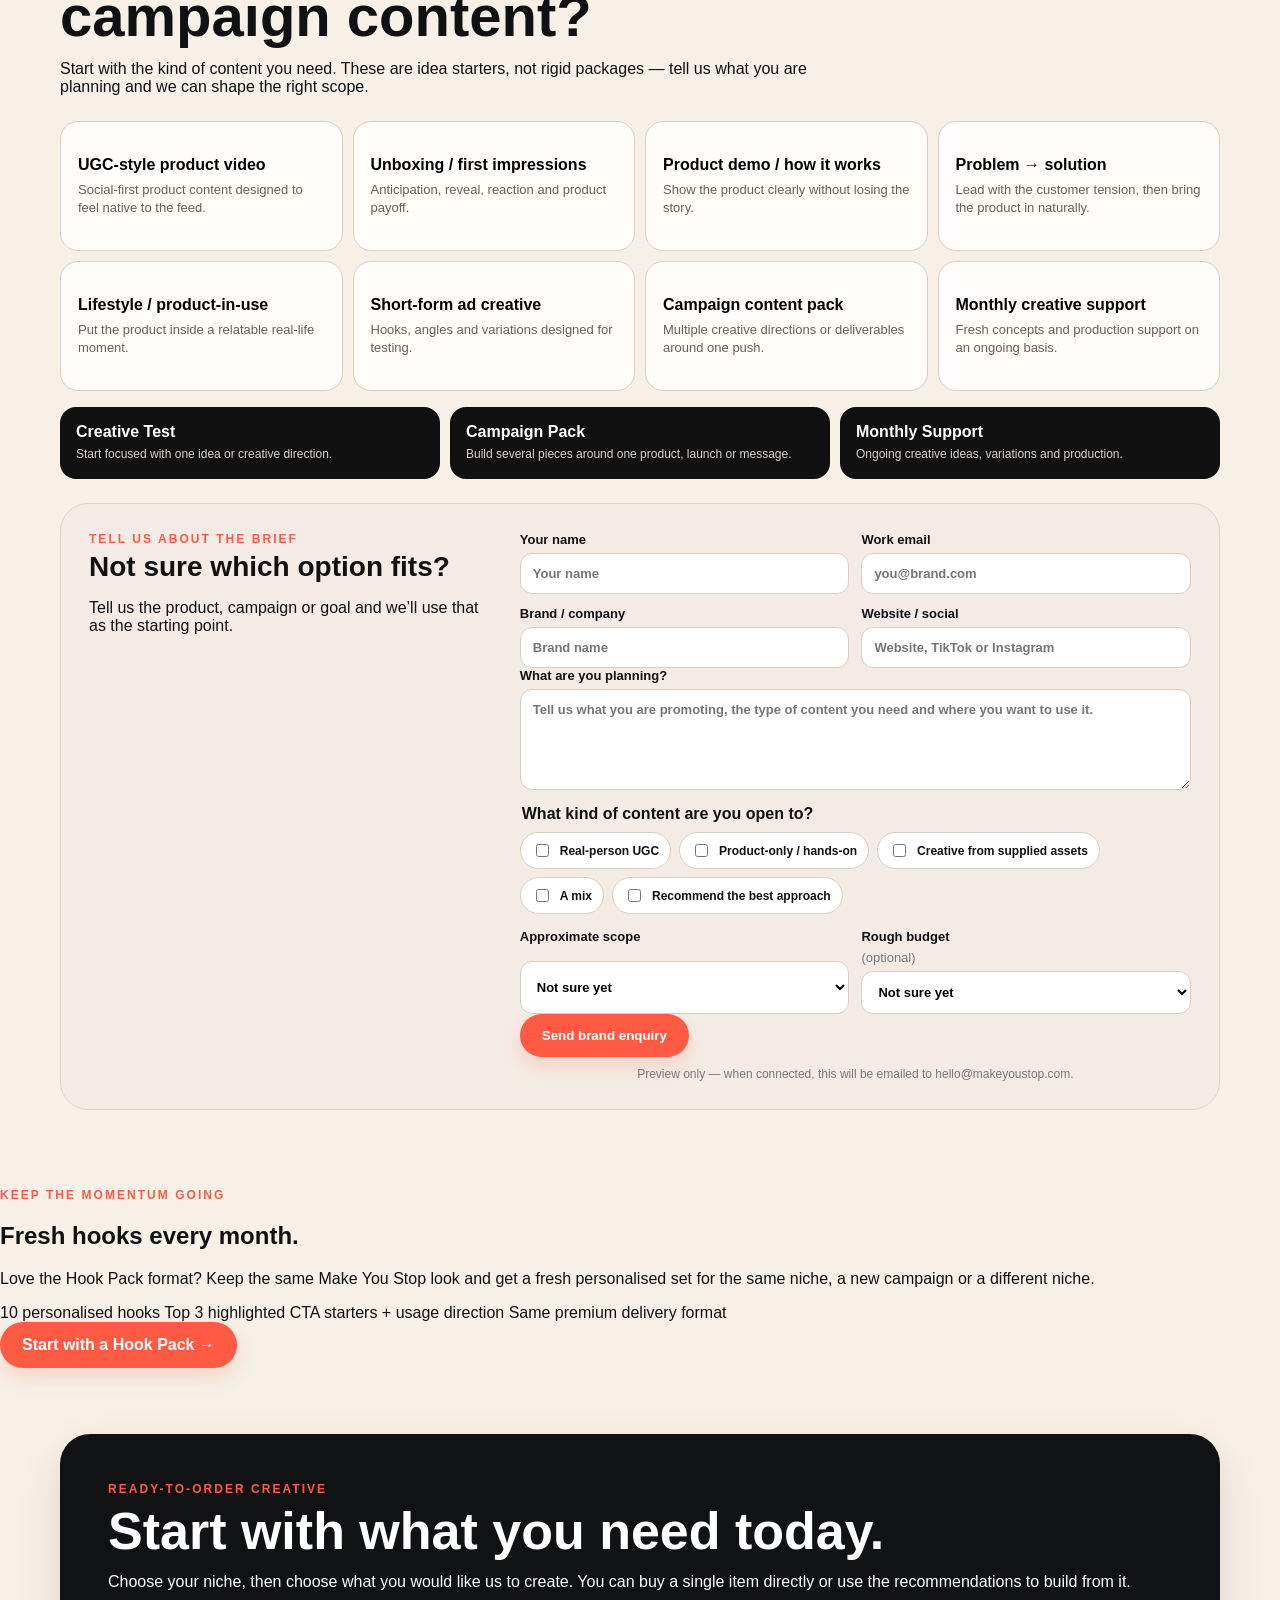
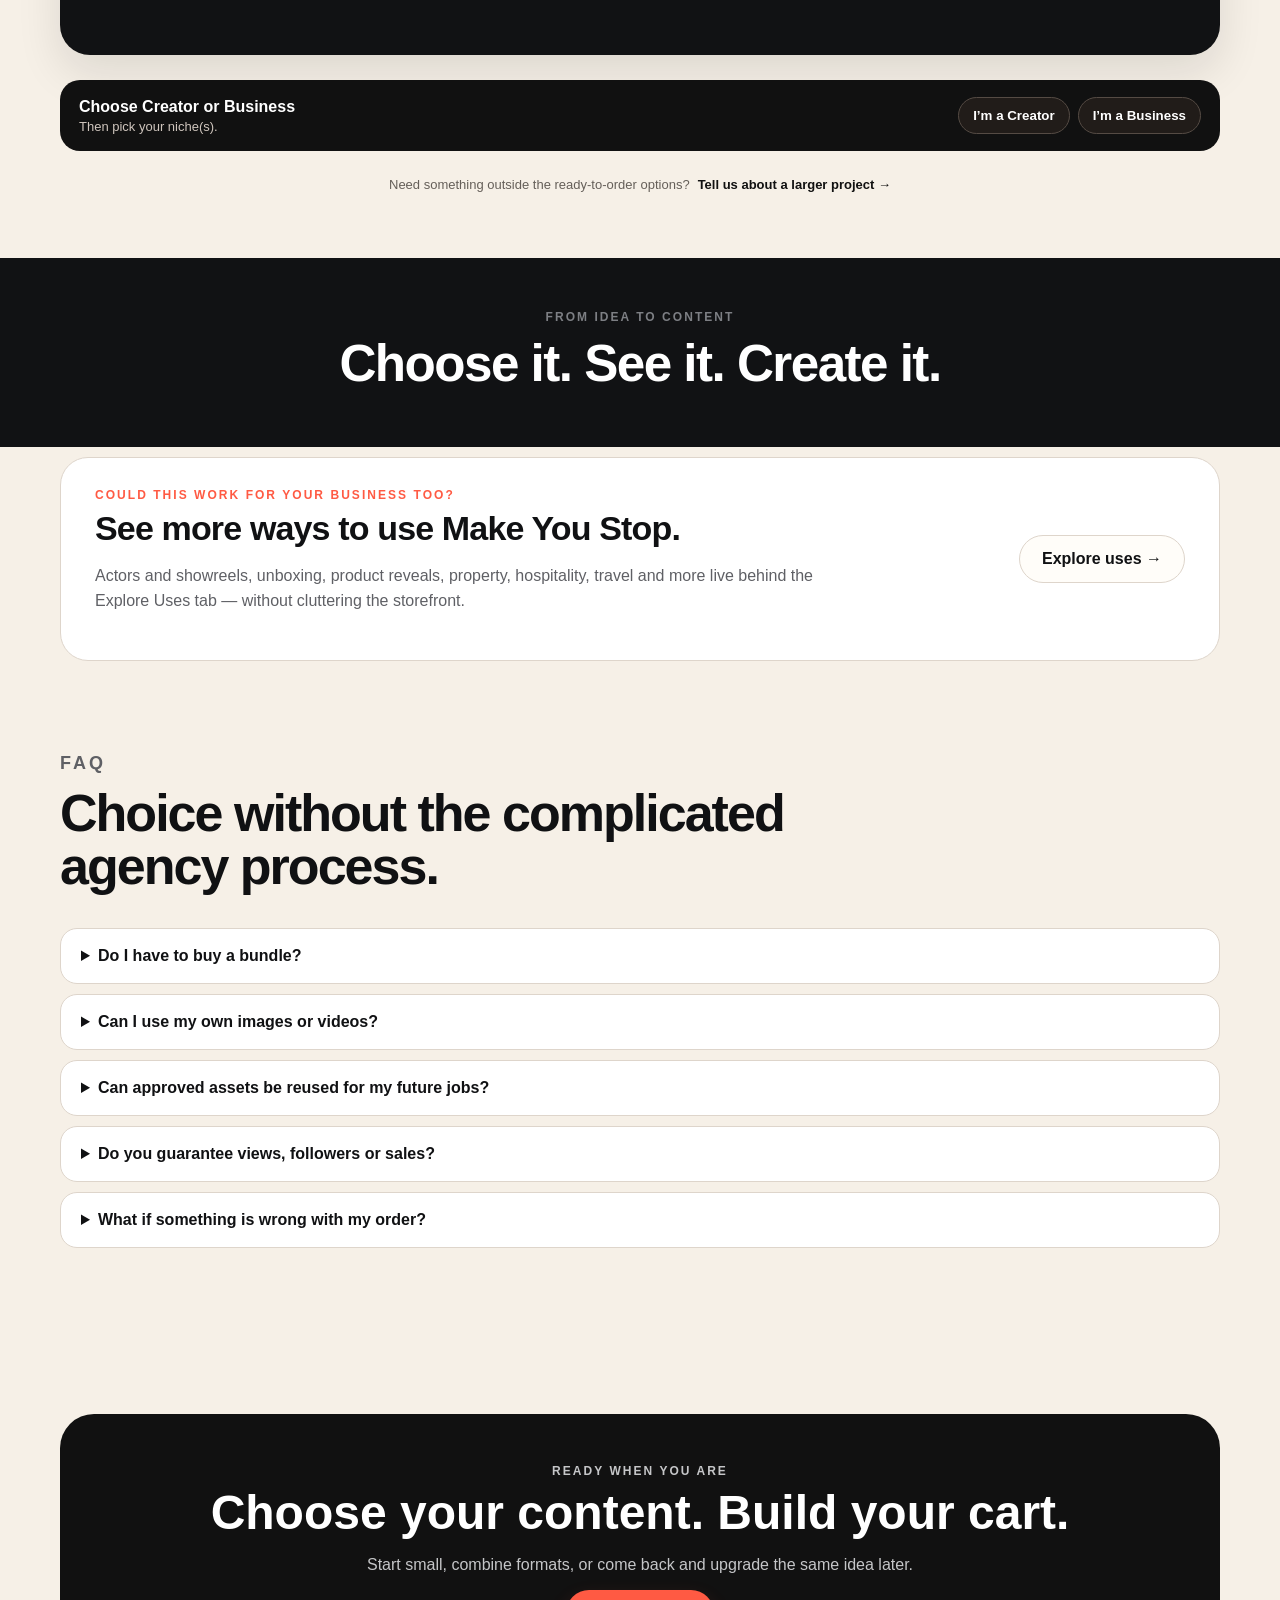
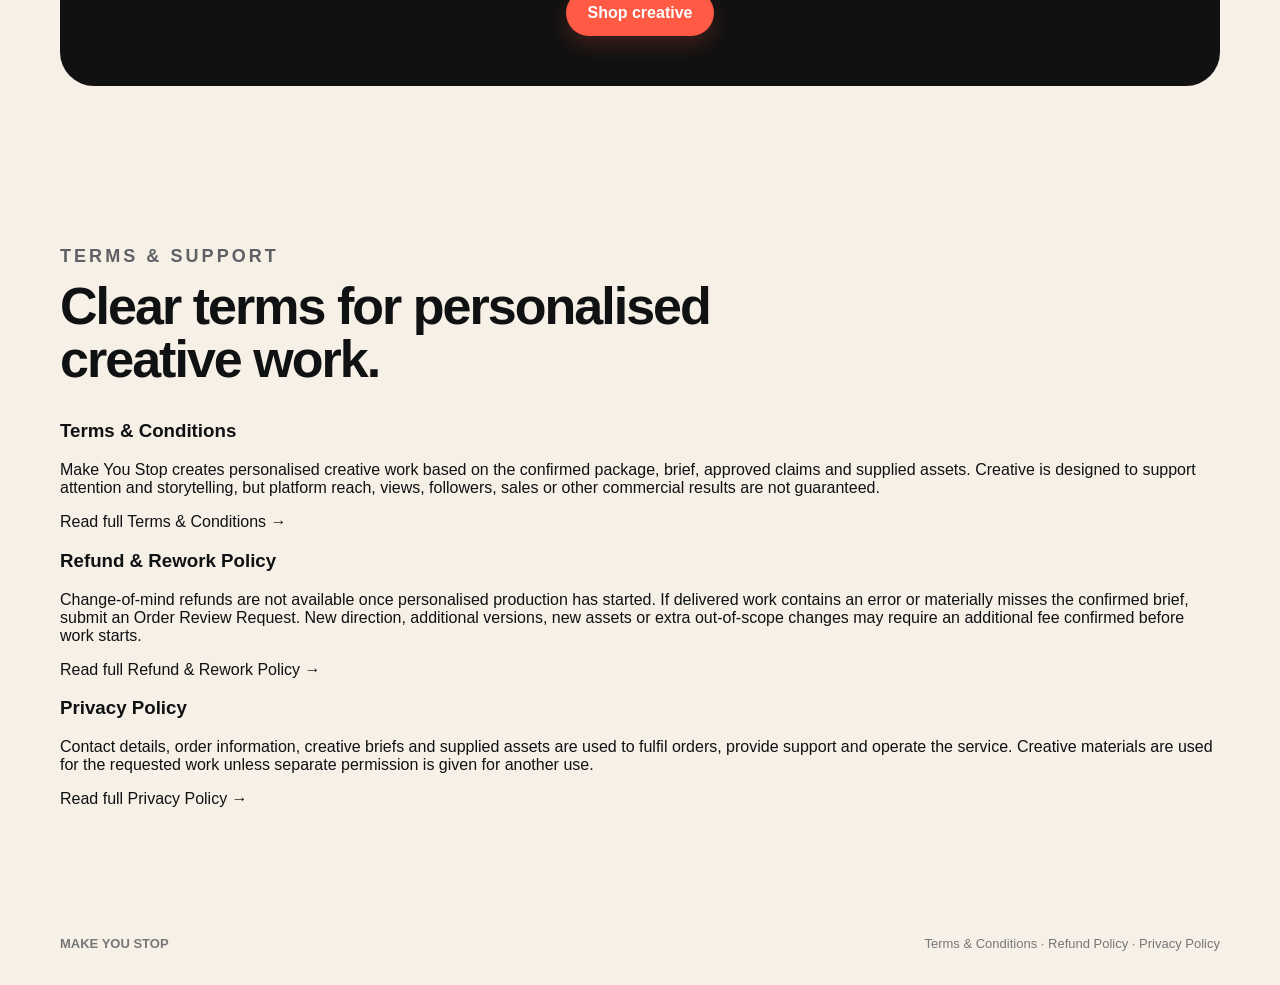
==== commit de6a0356: "Align all controlled lane tests to storefront contracts and business audience" ====
--- a/index.html
+++ b/index.html
@@ -572,78 +572,98 @@
 function applyControlledTestContext(){
   const params=new URLSearchParams(window.location.search);
   const key=params.get('controlled_test');
+  const requestedAudience=params.get('controlled_audience');
+  const testAudience=requestedAudience==='small-business'?'small-business':'creator';
+
   const configs={
     hooks:{
-      notes:'Create 10 personalised hooks for this Beauty / Skincare creator. Keep them conversational, specific to real beauty frustrations or routines, and curiosity-led without sounding like clickbait. Include varied creative angles, top hooks, CTA starters and practical usage direction.'
+      extra:'Create 10 personalised hooks with different creative angles, emotion + curiosity + tension, top 3 highlighted, CTA starters and usage direction. Keep them specific to real Beauty / Skincare frustrations or routines and avoid generic clickbait.'
     },
     image_words:{
-      notes:'Create one finished static Image / Words social creative with a clear story or message. Keep it relatable, visually clear and social-first. Include strong on-image wording, caption direction, CTA direction and useful topic suggestions. Avoid clickbait or overly polished advertising language.'
+      extra:'Create one finished static Image / Words creative built around one clear story or message. The on-image wording must be part of the concept, with caption direction, CTA direction and useful topic suggestions.'
     },
     what_to_say_guide:{
-      notes:'Create a practical What to Say Guide for this Beauty / Skincare creator. Include a strong opening, clear speaking/content direction, useful talking points, pacing guidance and a natural CTA. Keep it conversational and easy to use on camera.',
+      extra:'Create clear speaking/content direction for someone who knows the idea but not what to say. Include a hook starter, pacing guidance, CTA direction and the bonus opening-hook/pacing support.',
       filming:'Speaking to camera'
     },
     storyboard:{
-      notes:'Create one Storyboard Direction for this Beauty / Skincare creator. Map a clear hook, emotional angle, story progression, visual direction, payoff and CTA. Keep the filming plan realistic for a creator using a phone.',
+      extra:'Create one custom social storyboard direction with a clear hook, emotional angle, story progression, visual direction and CTA. Include the first-shot tip and simple filming note.',
       filming:'Yes'
     },
     storyboard_showcase:{
-      notes:'Create the purchased Storyboard + Visual Showcase for this Beauty / Skincare creator. Include the storyboard direction, strongest story beats, 3–5 visual concept frames, camera/framing guidance, payoff and CTA direction.',
+      extra:'Create the storyboard direction plus 3–5 visual concept frames showing the strongest beats before filming. Include camera/framing guidance, payoff + CTA, and filming/caption/sound direction.',
       filming:'Yes'
     },
     guide_ebook:{
-      notes:'Create a compact polished Beauty / Skincare mini eBook around one clear practical topic. Make it useful, easy to follow and ready to send. Include a clear structure, key takeaways, action steps and a natural next step.',
-      guide_outcome:'Help everyday women simplify their makeup and skincare routine with realistic, affordable steps they can actually use.',
+      extra:'Create an approximately 5–8 page compact polished guide around one clear Beauty / Skincare topic or purpose, with cover, structured content, polished layout and ready-to-send PDF direction. Include a promotion idea plus hook/CTA direction.',
+      guide_outcome:'Help the reader simplify everyday makeup and skincare with realistic, affordable steps they can actually use.',
       must_include:'Practical routine ideas, affordable beauty thinking, common mistakes to avoid and simple next steps.',
       template_key:'beginner_guide'
     },
     unboxing_product_reveal:{
-      notes:'Create an Unboxing / Product Reveal concept for this Beauty / Skincare creator. Build anticipation, reveal sequence, product close-up direction, payoff and CTA around a realistic social-first beauty moment.'
+      extra:'Create a product-reveal creative built around anticipation, sequence and payoff. Include a reveal hook, product story progression, visual sequence, payoff + CTA, plus opening-hook/first-3–5-seconds and caption/music direction.'
     },
     video_reel:{
-      notes:'Create one finished short-form Video / Reel for this Beauty / Skincare creator. Use a strong opening, clear social-first story progression, text-led visual treatment and payoff. No customer voiceover or music is required in the delivered video.'
+      extra:'Create one finished vertical short-form Video / Reel with social-first story progression and a text-led visual treatment. Include hook + caption/CTA direction. No customer voiceover or audio is included in the delivered product.'
     }
   };
   const cfg=configs[key];
   if(!cfg)return;
 
   const product=catalog.find(p=>p.key===key);
-  if(!product)return;
-
-  audience='creator';
-  selectedNiches=['Beauty / Skincare'];
+  if(!product||!product.audiences.includes(testAudience))return;
+
+  const niche='Beauty / Skincare';
+  const isBusiness=testAudience==='small-business';
+  const audienceLabel=isBusiness?'Business':'Creator';
+  const promotion=isBusiness
+    ? 'A Beauty / Skincare business offering realistic, approachable products and routines for everyday customers.'
+    : 'Realistic, affordable beauty content for everyday women who want simple makeup and skincare ideas that are practical and easy to follow.';
+  const brand=isBusiness
+    ? 'We are a Beauty / Skincare business focused on practical, approachable beauty for everyday customers. We want our social content to feel useful and human rather than like polished advertising, with realistic routines, product education and simple beauty ideas.'
+    : 'I create relatable Beauty / Skincare content for women who enjoy makeup and skincare but do not want complicated routines or to buy every viral product. I share realistic routines, affordable beauty finds, honest product opinions and simple everyday tips.';
+  const message=isBusiness
+    ? 'Beauty does not have to feel complicated or inaccessible. We want customers to see practical products, realistic routines and small changes that can make everyday makeup and skincare easier.'
+    : 'Beauty does not have to be complicated or expensive. Small changes to your routine can make everyday makeup and skincare feel easier, more achievable and more enjoyable.';
+  const ctaText=isBusiness
+    ? 'Explore our practical Beauty / Skincare products and follow for realistic everyday beauty ideas.'
+    : 'Follow my page for realistic beauty routines, honest product finds and simple everyday beauty ideas.';
+  const contract='Purchased landing-page product: '+product.name+'. '+product.desc+' You receive: '+product.includes.join('; ')+'. Make You Stop Bonus: '+product.bonus;
+
+  audience=testAudience;
+  selectedNiches=[niche];
   primaryKeys=new Set([key]);
   recommendedKeys=new Set();
 
   cart=[{
-    id:'controlled_'+key+'_preview',
+    id:'controlled_'+testAudience+'_'+key+'_preview',
     key,
     name:product.name,
     price:product.price,
-    audience:'creator',
+    audience:testAudience,
     qty:1,
-    unitNiches:['Beauty / Skincare'],
+    unitNiches:[niche],
     brief:null,
     intentId:null
   }];
 
-  $('#shopAudienceLabel').textContent='Creator shop';
-  $('#shopNicheLabel').textContent='Beauty / Skincare';
+  $('#shopAudienceLabel').textContent=audienceLabel+' shop';
+  $('#shopNicheLabel').textContent=niche;
   show($('#helpFlow'));
   show($('#shopResults'));
   renderProducts();
   renderCart();
   openSmartBrief();
 
-  $('#briefPromotion').value='Realistic, affordable beauty content for everyday women who want simple makeup and skincare ideas that are practical and easy to follow.';
-  $('#briefBrand').value='I create relatable Beauty / Skincare content for women who enjoy makeup and skincare but do not want complicated routines or to buy every viral product. I share realistic routines, affordable beauty finds, honest product opinions and simple everyday tips.';
-  $('#briefMessage').value='Beauty does not have to be complicated or expensive. Small changes to your routine can make everyday makeup and skincare feel easier, more achievable and more enjoyable.';
+  $('#briefPromotion').value=promotion;
+  $('#briefBrand').value=brand;
+  $('#briefMessage').value=message;
 
   const tiktok=document.querySelector('input[name="briefPlatform"][value="TikTok"]');
   if(tiktok)tiktok.checked=true;
 
   const cta=$('#briefCta');
-  if(cta)cta.value='Follow my page for realistic beauty routines, honest product finds and simple everyday beauty ideas.';
+  if(cta)cta.value=ctaText;
 
   const url=$('#briefUrl');
   if(url)url.value='https://makeyoustop.com';
@@ -663,8 +683,8 @@
   const template=$('#briefTemplate');
   if(template&&cfg.template_key)template.value=cfg.template_key;
 
-  $('#briefNotes').value=cfg.notes;
-  $('#briefStatus').textContent='Controlled '+product.name+' test prefill — review, then continue to Stripe Sandbox.';
+  $('#briefNotes').value=contract+' '+cfg.extra;
+  $('#briefStatus').textContent='Controlled '+audienceLabel+' '+product.name+' test prefill — review, then continue to Stripe Sandbox.';
 }
 
 renderCart();
